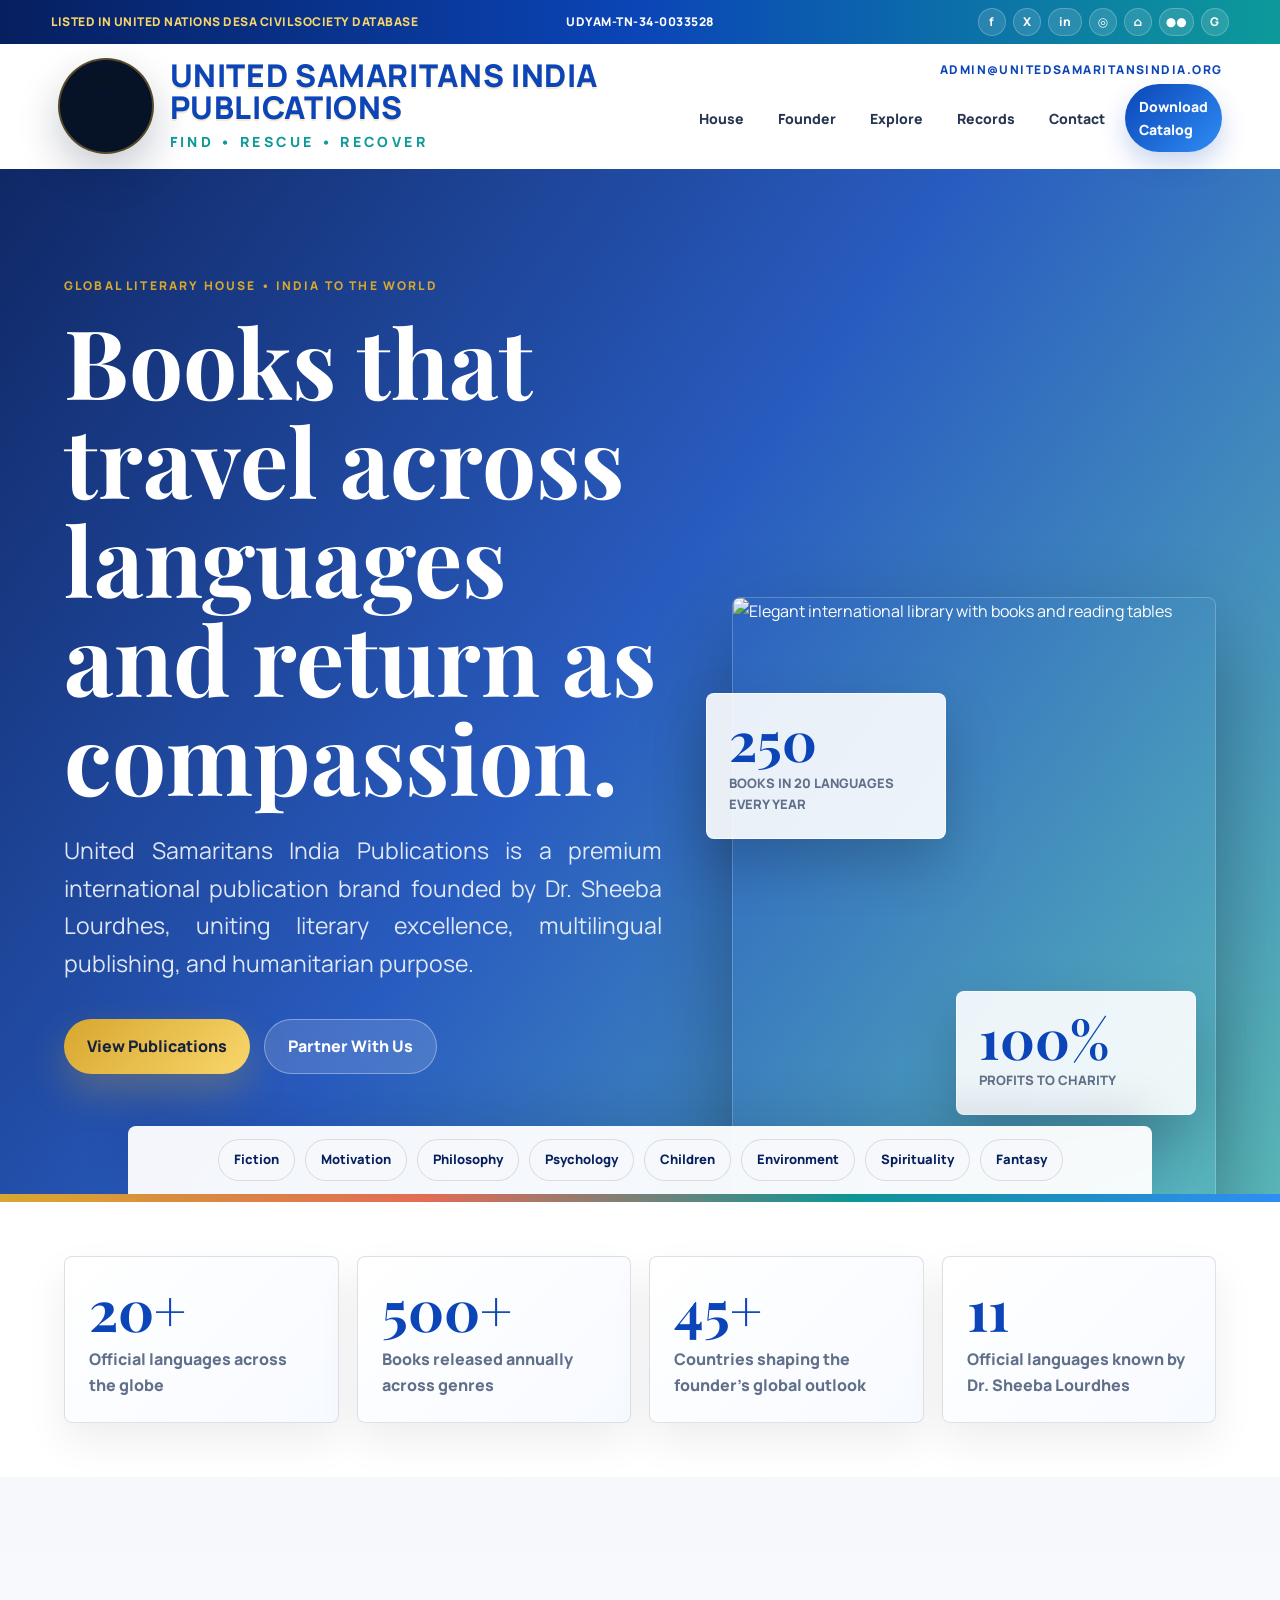
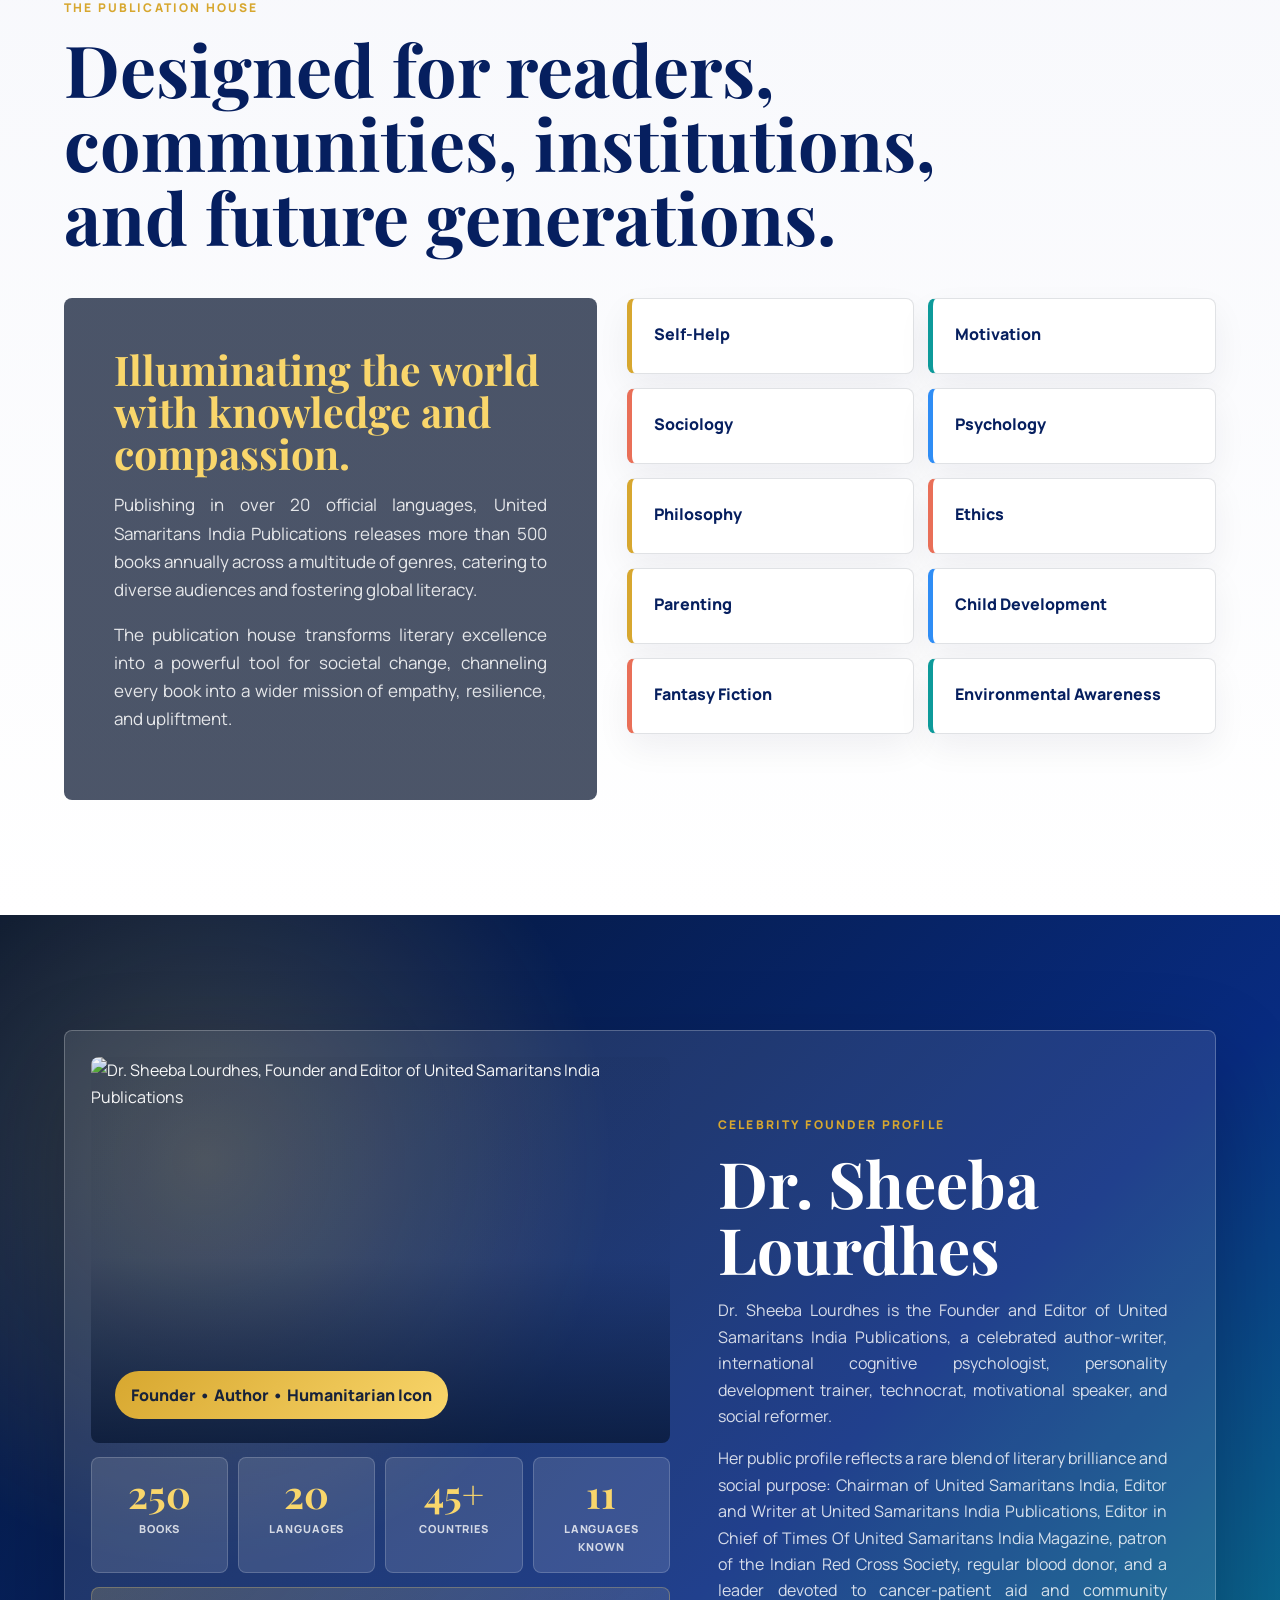
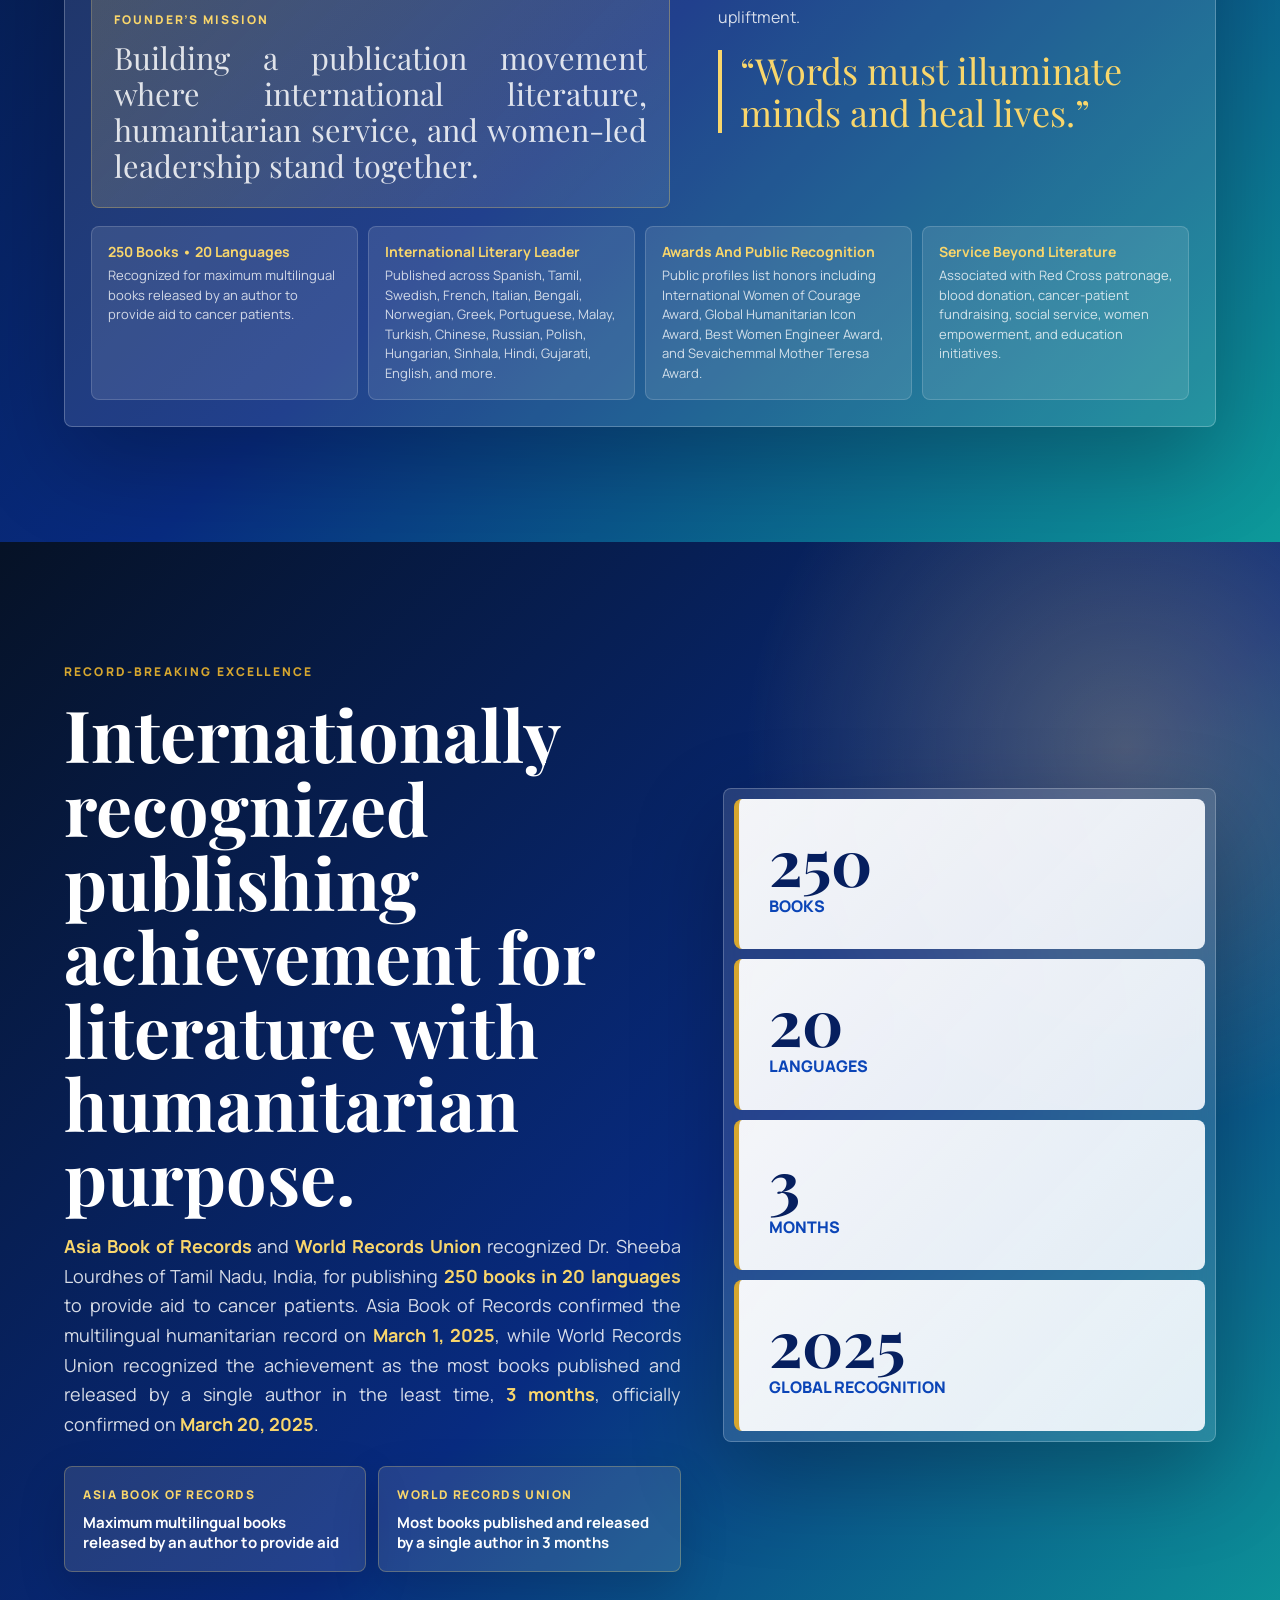
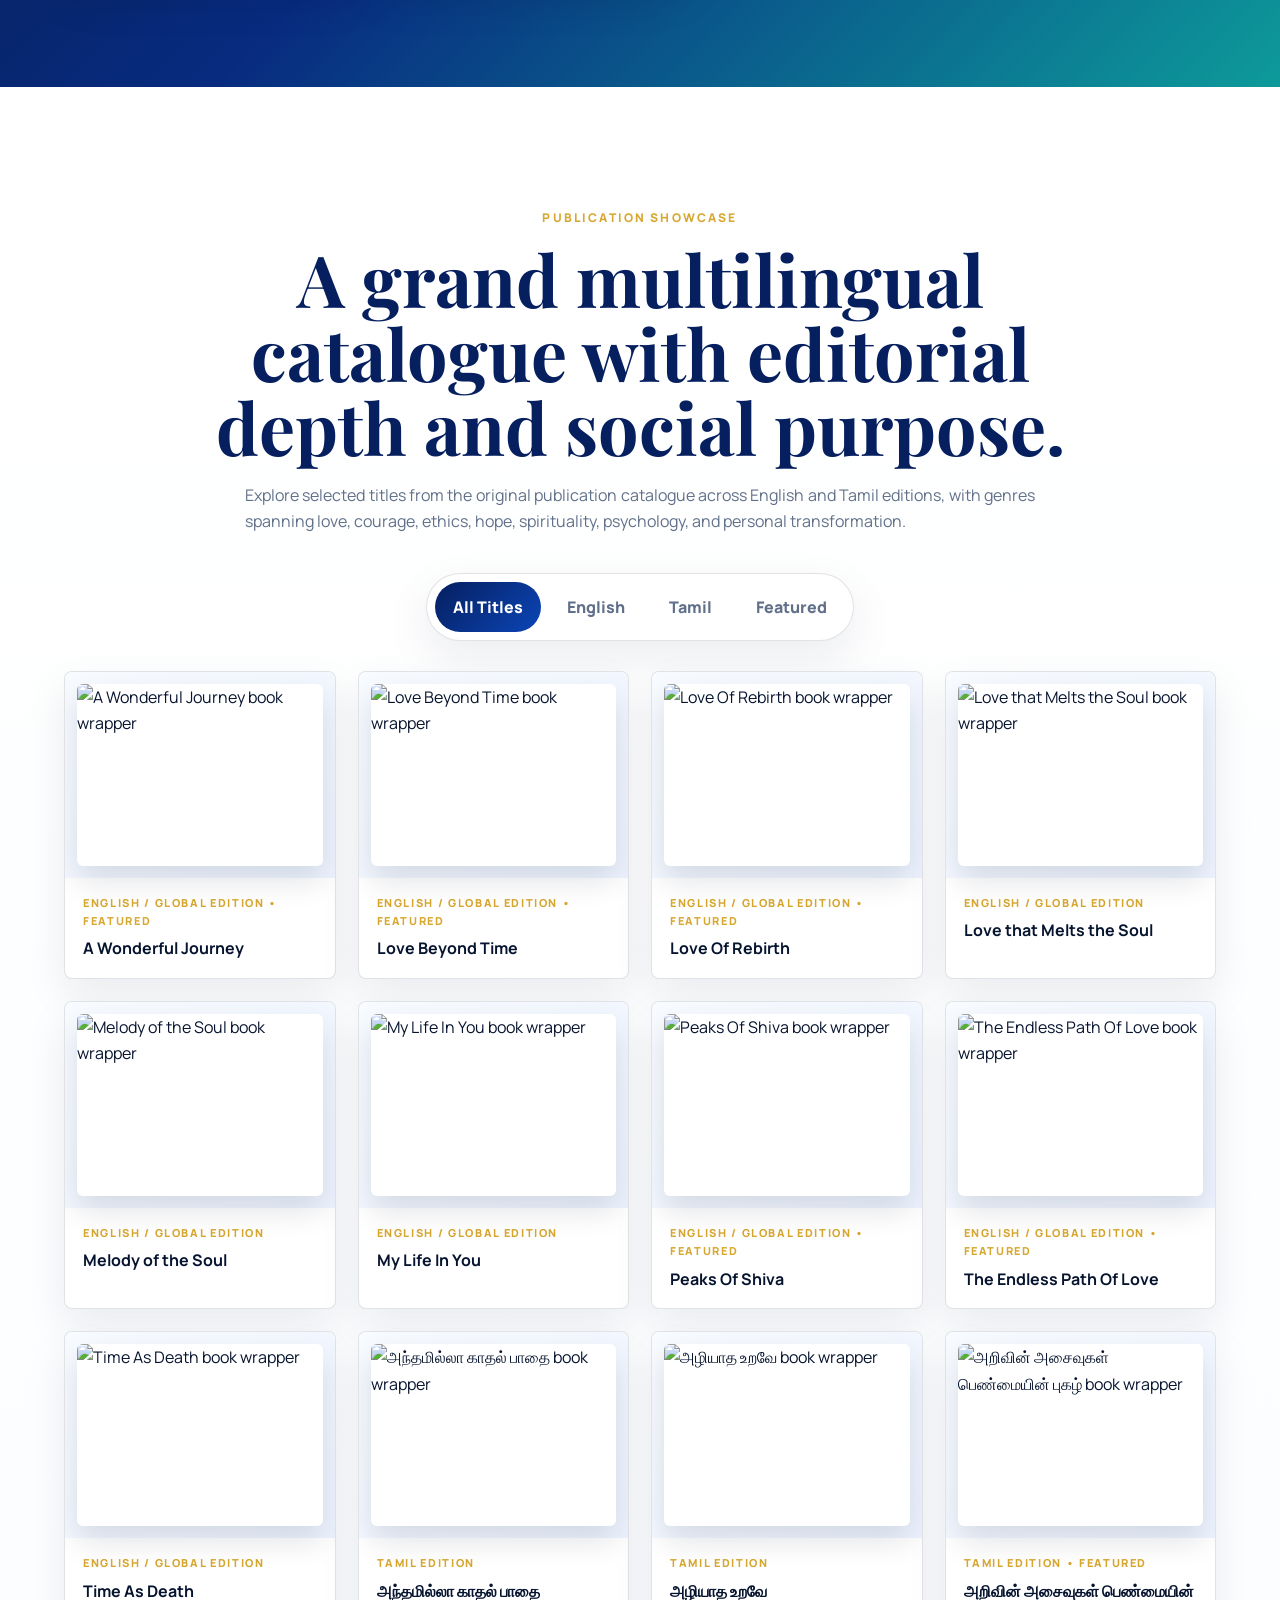
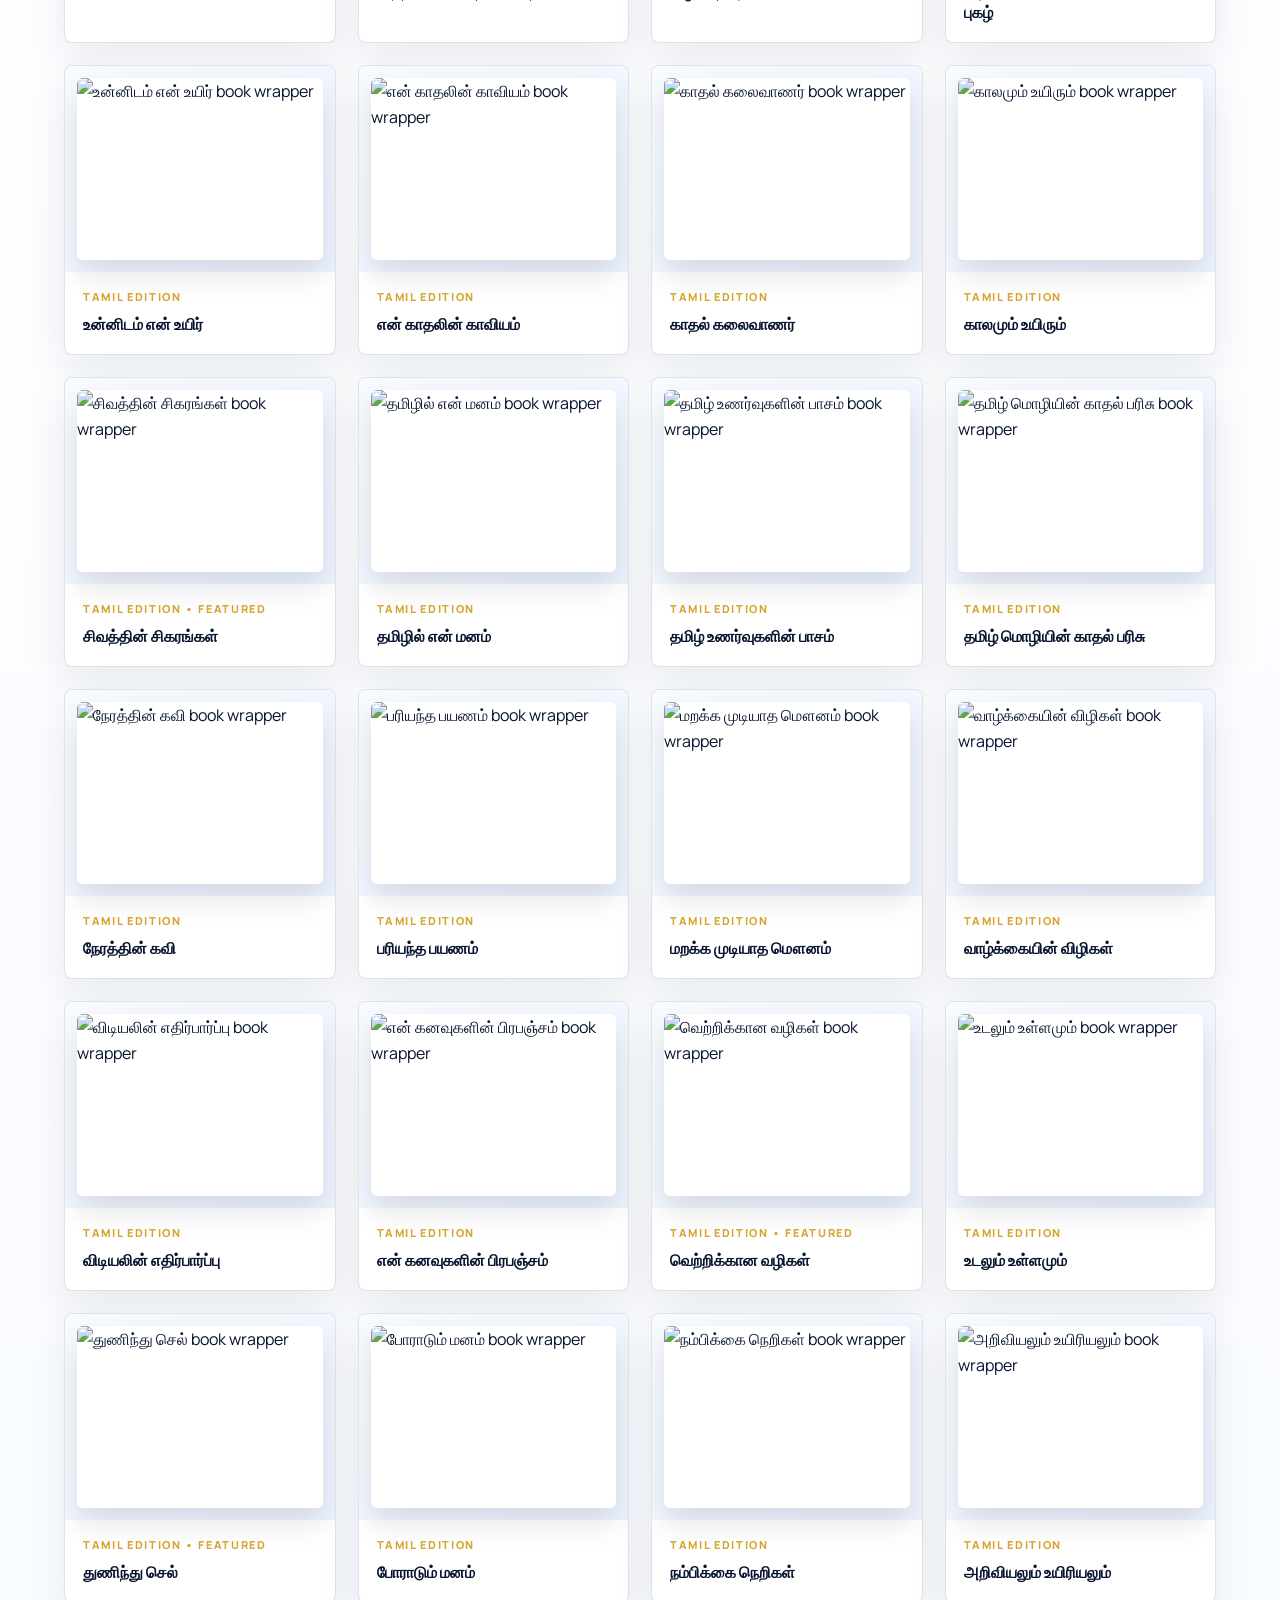
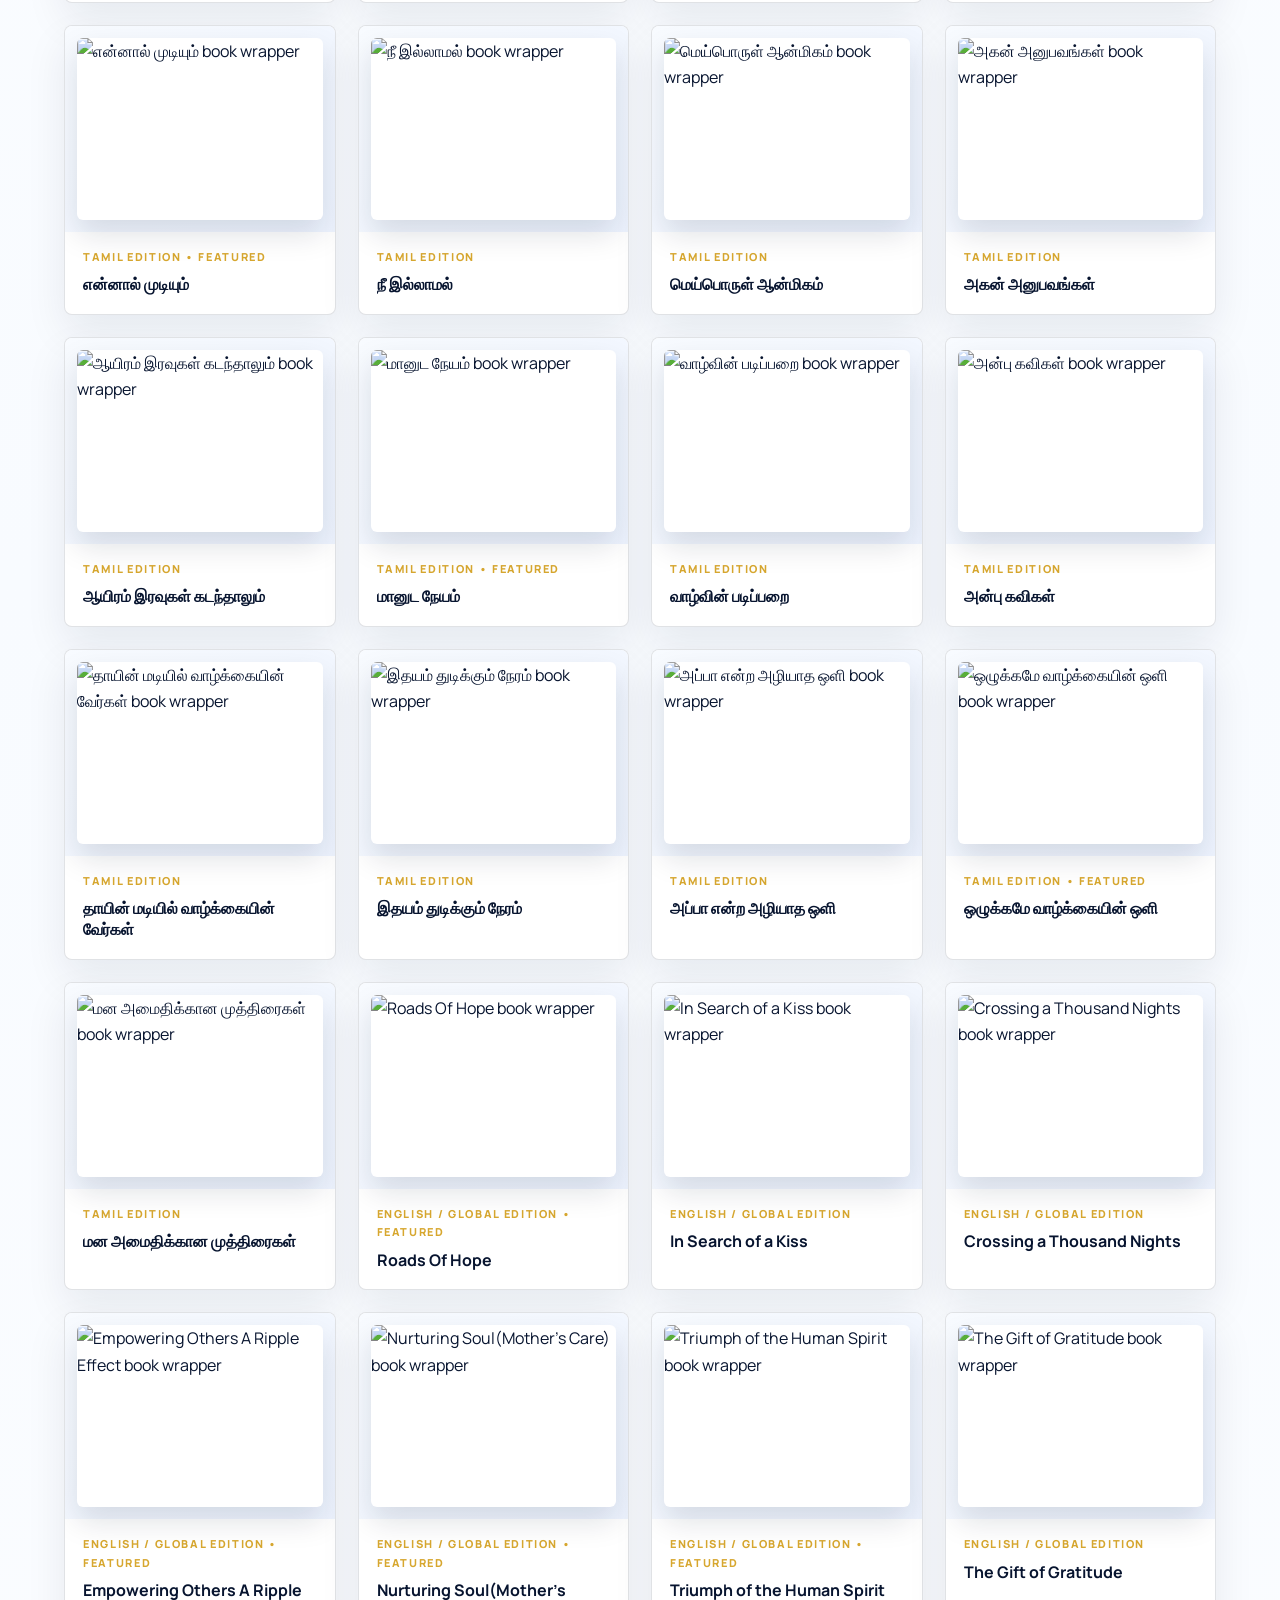
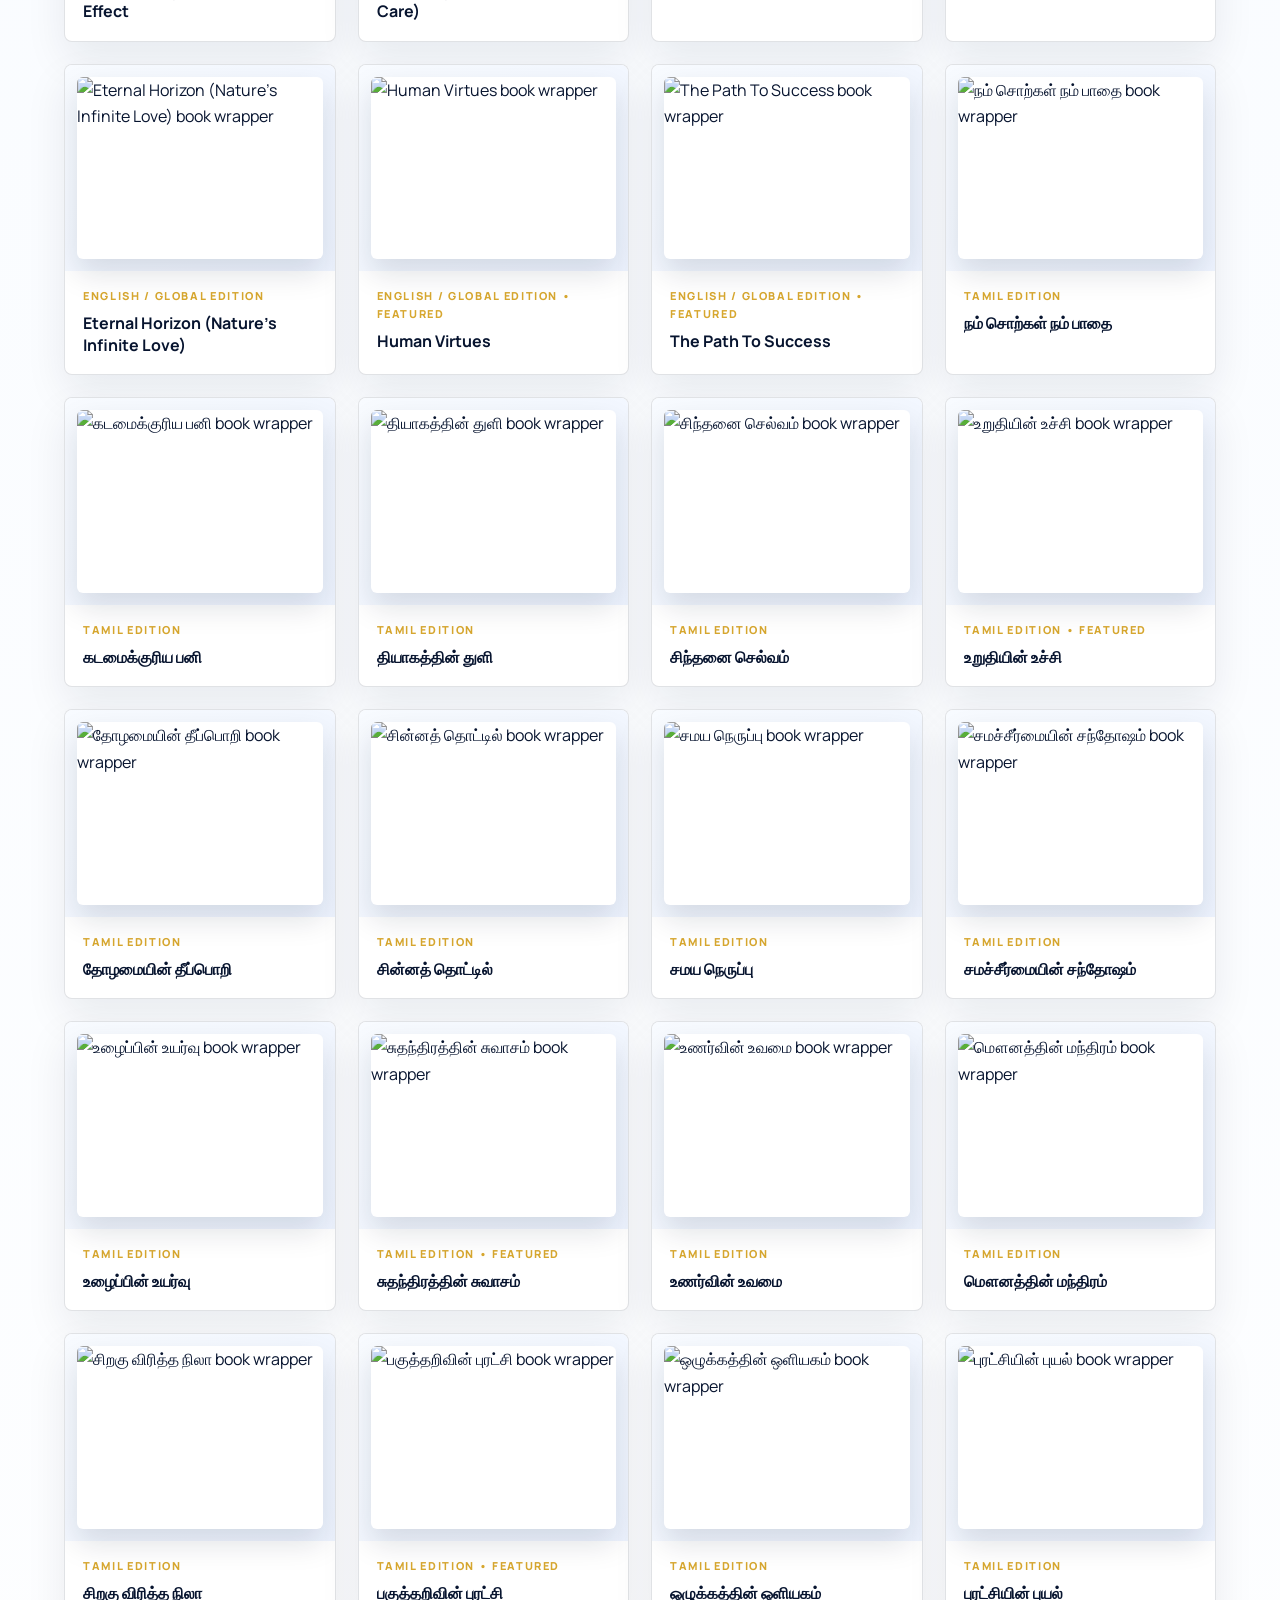
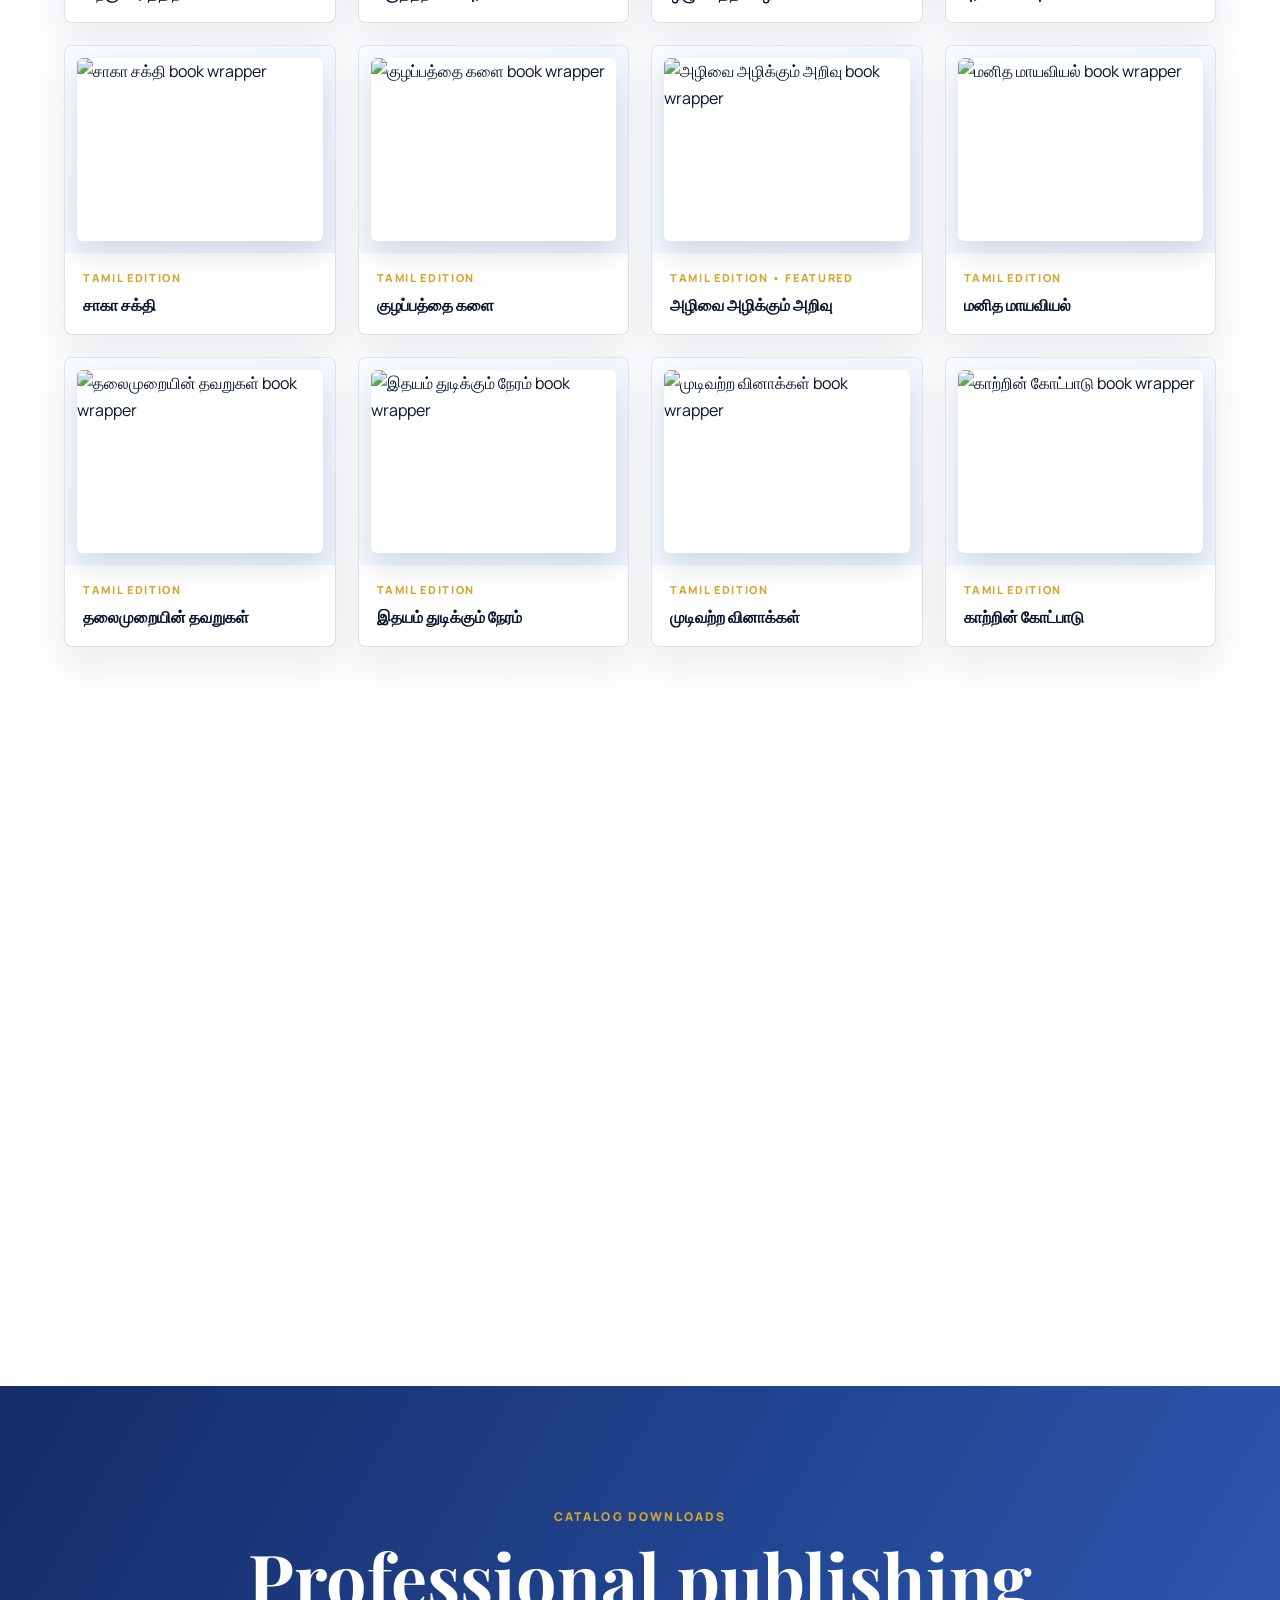
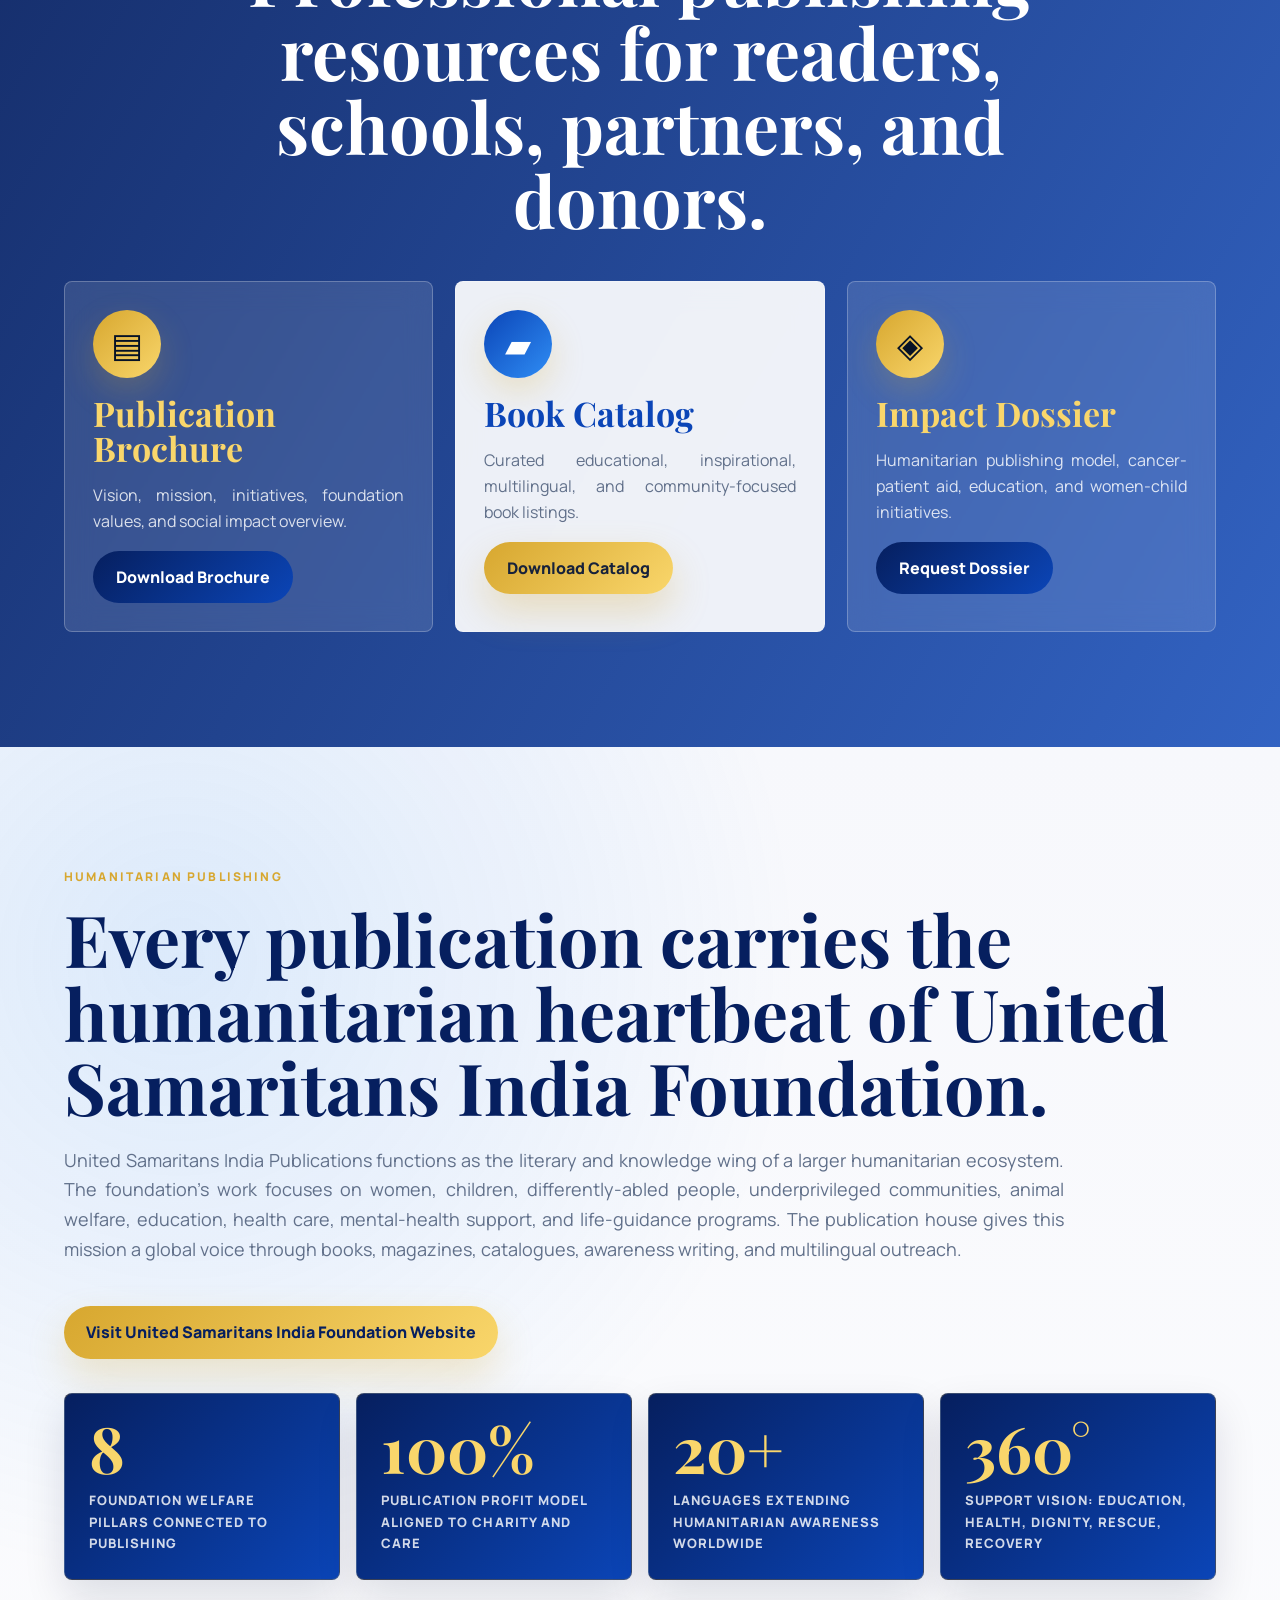
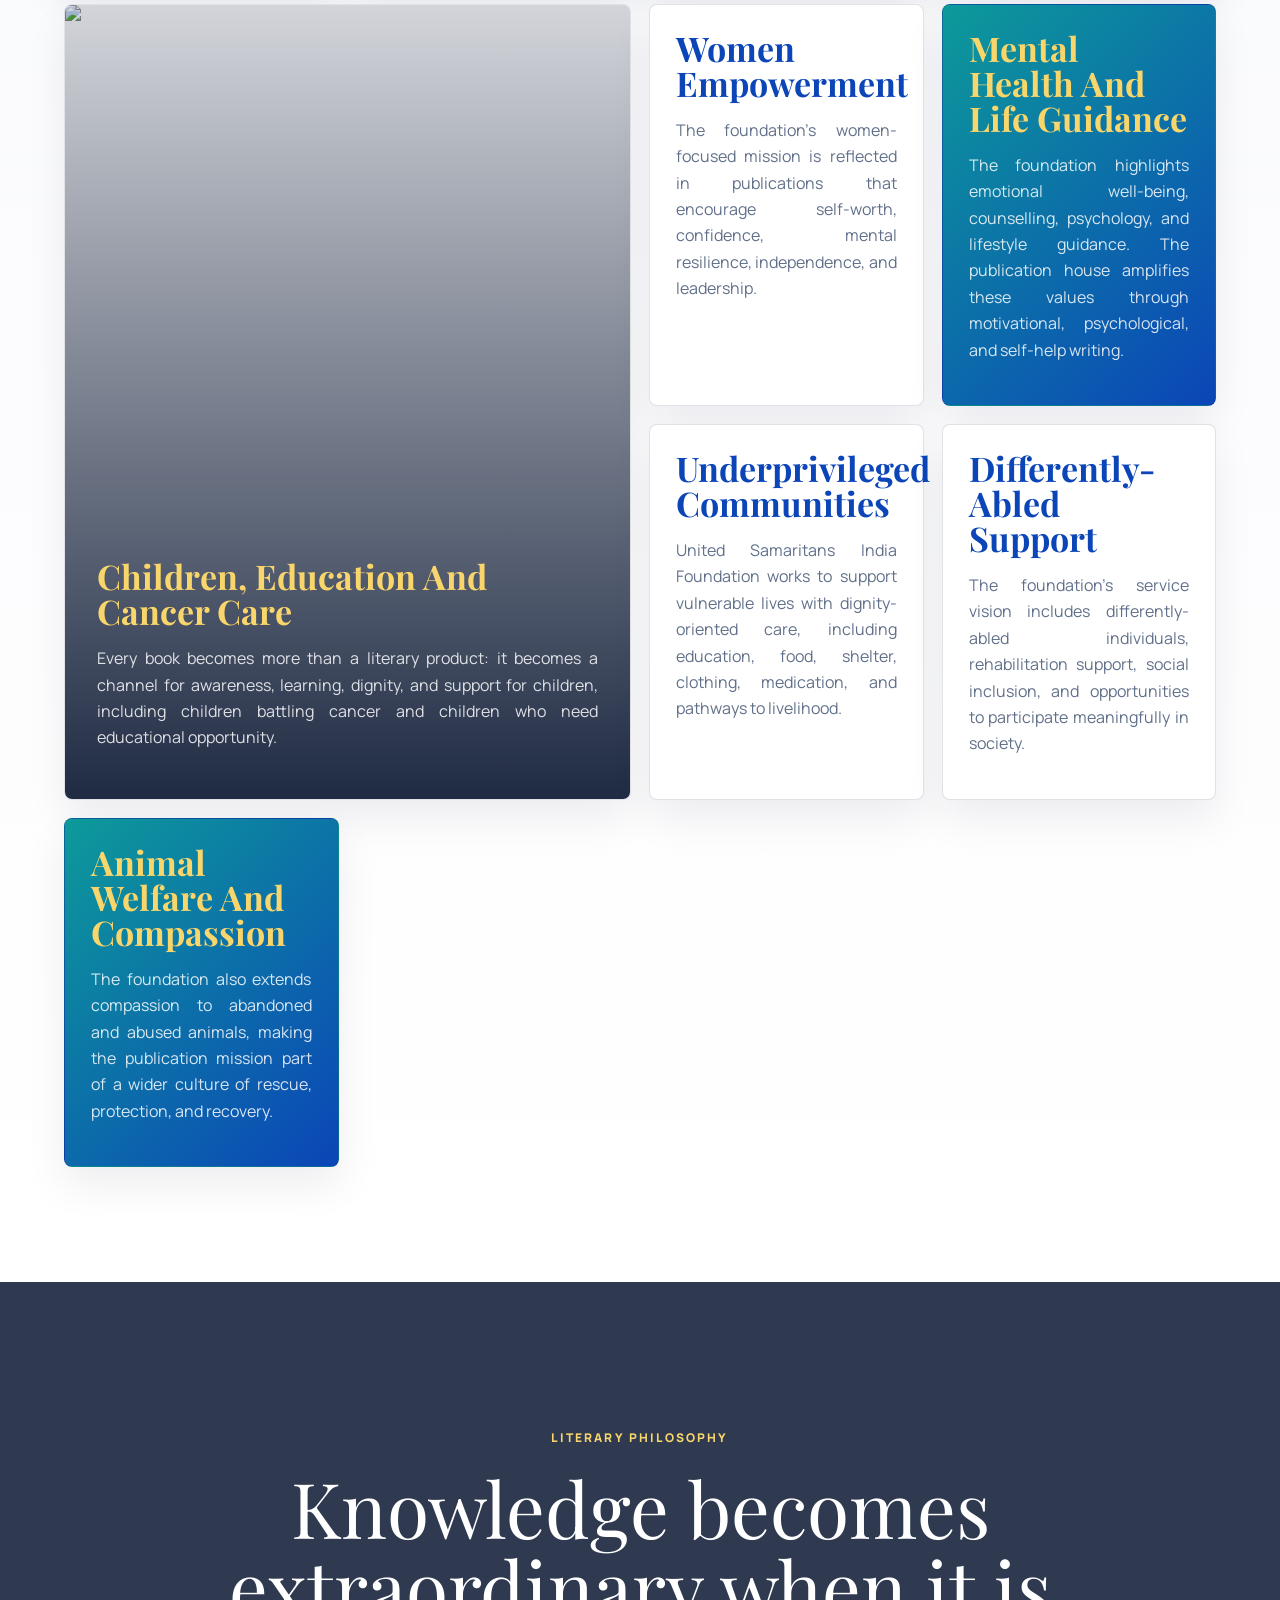
==== index.html @ 389cf651 "Add files via upload" ====
<!DOCTYPE html>
<html lang="en">
<head>
  <meta charset="UTF-8">
  <meta name="viewport" content="width=device-width, initial-scale=1.0">
  <meta name="description" content="United Samaritans India Publications, founded by Dr. Sheeba Lourdhes, is a global publication house blending books, language, record-breaking literary excellence, and humanitarian service.">
  <meta name="keywords" content="Dr Sheeba Lourdhes, Dr. Sheeba Lourdhes, Dr Sheeba, Dr. Sheeba, Sheeba Lourdhes, Sheeba Lourdes, Sheeba Lourdhes, Dr Sheeba Author, Dr Sheeba Writer, Dr Sheeba Motivational Speaker, Dr Sheeba Educator, Dr Sheeba Technocrat, Dr Sheeba Psychologist, Dr Sheeba Social Activist, Sheeba Social Activist, Sheeba Writer, Sheeba Author, Sheeba Poet, Sheeba Motivational Speaker, Sheeba Humanitarian, Sheeba Philanthropist, Miss Tamil Nadu Sheeba, Sheeba Miss Tamil Nadu, Dr Sheeba Miss Tamil Nadu, International Author Sheeba, World Record Author Sheeba, Multilingual Author Sheeba, Guinness World Record Author, Record Breaking Author, International Bestselling Author, United Samaritans India, United Samaritans India Foundation, United Samaritans Foundation, United Samaritans India Publications, United Samaritans Publications, United Samaritans Publishing House, United Samaritans Publisher, United Samaritans Chennai, USI Publications, USI Foundation, Humanitarian Publishing House, Social Impact Publishing, World Record Books, World Record Author, World Record Publications, International Record Holder, Record Breaking Books, Multi Language Books, Multilingual Books, Books in Multiple Languages, Global Publishing House, International Publishing House, Asia Record Book, Asia Book of Records, India Book of Records, International Book of Records, Literary Record Holder, Record Achievement Books, World Record Literature, Tamil Author, Indian Author, Women Author India, Women Empowerment Author, Tamil Writer, Indian Writer, Motivational Author, Spiritual Author, Psychology Author, Self Help Author, Educational Author, Humanitarian Author, Social Development Author, Book Publisher India, Self Publishing India, Publishing House Chennai, Book Publishing Services, International Publishing Services, Author Publishing Services, Multilingual Publishing, Literary Publications, Poetry Books Publisher, Academic Books Publisher, Children Cancer Support, Fundraising Through Books, Charity Publishing, Social Service Through Literature, Humanitarian Literature, Community Development Books, Educational Publications, Women Empowerment Books, Child Welfare Publications, Times of United Samaritans India, Literary Magazine India, Educational Magazine India, Humanitarian Magazine, Social Awareness Magazine, Quarterly Magazine India, Tamil Books, English Books, Hindi Books, Telugu Books, Kannada Books, Malayalam Books, Marathi Books, Bengali Books, Gujarati Books, Punjabi Books, Sanskrit Books, Multilingual Literature, Global Literature, International Authors, Inspirational Books, Motivational Books, Spiritual Books, Leadership Books, Human Values Books, Social Awareness Books, Personal Development Books, Poetry Collections">
  <meta name="author" content="United Samaritans India Publications">
  <meta name="robots" content="index, follow">
  <meta property="og:type" content="website">
  <meta property="og:title" content="United Samaritans India Publications | Dr. Sheeba Lourdhes">
  <meta property="og:description" content="International publication house founded by Dr. Sheeba Lourdhes, featuring multilingual books, record-breaking literary achievements, and humanitarian publishing connected to United Samaritans India Foundation.">
  <meta property="og:site_name" content="United Samaritans India Publications">
  <meta property="og:image" content="assets/publications-logo.png">
  <meta name="twitter:card" content="summary_large_image">
  <meta name="twitter:title" content="United Samaritans India Publications | Dr. Sheeba Lourdhes">
  <meta name="twitter:description" content="World-class multilingual publication house, humanitarian publishing mission, record-breaking books, and social impact literature.">
  <meta name="twitter:image" content="assets/publications-logo.png">
  <title>United Samaritans India Publications | Global Books. Human Impact.</title>
  <script type="application/ld+json">
  {
    "@context": "https://schema.org",
    "@type": "Organization",
    "name": "United Samaritans India Publications",
    "founder": {
      "@type": "Person",
      "name": "Dr. Sheeba Lourdhes"
    },
    "url": "https://unitedsamaritansindia.org/united-samaritans-india-publications/",
    "logo": "assets/publications-logo.png",
    "sameAs": [
      "https://www.facebook.com/profile.php?id=61590558003296",
      "https://x.com/unitedpublicatn",
      "https://www.linkedin.com/company/125373990/admin/dashboard/",
      "https://www.instagram.com/united_samaritans_india/",
      "https://unitedsamaritansindia.org/",
      "https://www.flickr.com/people/united_samaritans_india/"
    ],
    "keywords": "Dr Sheeba Lourdhes, Dr. Sheeba Lourdhes, United Samaritans India Publications, United Samaritans India Foundation, USI Publications, Humanitarian Publishing House, Social Impact Publishing, World Record Author, Multilingual Author, Asia Book of Records, World Records Union, Tamil Author, Indian Author, Women Empowerment Author, Book Publisher India, Publishing House Chennai, Children Cancer Support, Charity Publishing, Multilingual Literature, Inspirational Books, Motivational Books, Spiritual Books, Leadership Books, Human Values Books, Social Awareness Books, Personal Development Books, Poetry Collections"
  }
  </script>
  <link rel="preconnect" href="https://fonts.googleapis.com">
  <link rel="preconnect" href="https://fonts.gstatic.com" crossorigin>
  <link href="https://fonts.googleapis.com/css2?family=Manrope:wght@400;500;600;700;800&family=Playfair+Display:wght@600;700;800&display=swap" rel="stylesheet">
  <link rel="stylesheet" href="style.css">
</head>
<body>
  <div class="announcement">
    <span class="announcement-left">Listed in United Nations DESA Civil Society Database</span>
    <span class="announcement-center">UDYAM-TN-34-0033528</span>
    <div class="announcement-right social-icons" aria-label="United Samaritans India Publications social links">
      <a href="https://www.facebook.com/profile.php?id=61590558003296" target="_blank" rel="noreferrer" title="Facebook" aria-label="Facebook">f</a>
      <a href="https://x.com/unitedpublicatn" target="_blank" rel="noreferrer" title="Twitter X" aria-label="Twitter X">X</a>
      <a href="https://www.linkedin.com/company/125373990/admin/dashboard/" target="_blank" rel="noreferrer" title="LinkedIn" aria-label="LinkedIn">in</a>
      <a href="https://www.instagram.com/united_samaritans_india/" target="_blank" rel="noreferrer" title="Instagram" aria-label="Instagram">◎</a>
      <a href="https://unitedsamaritansindia.org/" target="_blank" rel="noreferrer" title="Website" aria-label="Website">⌂</a>
      <a href="https://www.flickr.com/people/united_samaritans_india/" target="_blank" rel="noreferrer" title="Flickr" aria-label="Flickr">●●</a>
      <a href="https://www.google.com/search?q=my+business&mat=CckXQG_fTiKzEksBTVDHnsAIP3RjoZC_RI872MiKk-LFkabf9zh2u4B-rfvpwoWXIR8Bc1ewU_qRh7aaT-ZJNuBci4OIhM_riG7pAEnveAu3pRK4tsY&hl=en&authuser=0" target="_blank" rel="noreferrer" title="Google Business" aria-label="Google Business">G</a>
    </div>
  </div>

  <header class="site-header" id="siteHeader">
    <a class="brand" href="#home" aria-label="United Samaritans India Publications">
      <span class="brand-seal">
        <img src="assets/publications-logo.png" alt="United Samaritans India Publications logo">
      </span>
      <span class="brand-text">
        <strong>United Samaritans India Publications</strong>
        <small>Find • Rescue • Recover</small>
      </span>
    </a>

    <button class="menu-toggle" id="menuToggle" type="button" aria-expanded="false" aria-label="Open menu">
      <span></span>
      <span></span>
    </button>

    <div class="header-right">
      <a class="header-email" href="mailto:admin@unitedsamaritansindia.org">ADMIN@UNITEDSAMARITANSINDIA.ORG</a>
      <nav class="nav-shell" id="navShell" aria-label="Main navigation">
        <a href="#about">House</a>
        <a href="#founder">Founder</a>
        <div class="nav-dropdown">
          <button type="button">Explore</button>
          <div class="mega-menu">
            <a href="#publications">
              <strong>Book Gallery</strong>
              <span>Multilingual titles, genres, and editions</span>
            </a>
            <a href="#catalogs">
              <strong>Catalogs</strong>
              <span>Brochure, book catalog, and impact dossier</span>
            </a>
            <a href="#impact">
              <strong>Social Mission</strong>
              <span>Books funding children, women, and care</span>
            </a>
          </div>
        </div>
        <a href="#recognitions">Records</a>
        <a href="#contact">Contact</a>
        <a class="nav-cta" href="assets/Book_catalogue_United_Samaritans_India_Publications.pdf" download>Download Catalog</a>
      </nav>
    </div>
  </header>

  <main>
    <section class="hero" id="home">
      <div class="hero-copy reveal">
        <span class="eyebrow">Global Literary House • India To The World</span>
        <h1>Books that travel across languages and return as compassion.</h1>
        <p>
          United Samaritans India Publications is a premium international publication brand founded by
          Dr. Sheeba Lourdhes, uniting literary excellence, multilingual publishing, and humanitarian purpose.
        </p>
        <div class="hero-actions">
          <a class="btn btn-gold" href="#publications">View Publications</a>
          <a class="btn btn-white" href="#contact">Partner With Us</a>
        </div>
      </div>

      <div class="hero-stage reveal" aria-label="Publication highlights">
        <div class="hero-image">
          <img src="https://images.unsplash.com/photo-1516979187457-637abb4f9353?auto=format&fit=crop&w=1200&q=88" alt="Elegant international library with books and reading tables">
        </div>
        <div class="floating-card card-one">
          <strong>250</strong>
          <span>Books In 20 Languages Every Year</span>
        </div>
        <div class="floating-card card-two">
          <strong>100%</strong>
          <span>Profits to charity</span>
        </div>
      </div>

      <div class="hero-marquee" aria-label="Publishing strengths">
        <span>Fiction</span>
        <span>Motivation</span>
        <span>Philosophy</span>
        <span>Psychology</span>
        <span>Children</span>
        <span>Environment</span>
        <span>Spirituality</span>
        <span>Fantasy</span>
      </div>
    </section>

    <section class="section credibility-strip">
      <article class="metric reveal">
        <strong>20+</strong>
        <span>Official languages across the globe</span>
      </article>
      <article class="metric reveal">
        <strong>500+</strong>
        <span>Books released annually across genres</span>
      </article>
      <article class="metric reveal">
        <strong>45+</strong>
        <span>Countries shaping the founder's global outlook</span>
      </article>
      <article class="metric reveal">
        <strong>11</strong>
        <span>Official languages known by Dr. Sheeba Lourdhes</span>
      </article>
    </section>

    <section class="section house-section" id="about">
      <div class="section-kicker reveal">
        <span class="eyebrow">The Publication House</span>
        <h2>Designed for readers, communities, institutions, and future generations.</h2>
      </div>
      <div class="editorial-grid">
        <div class="editorial-panel reveal">
          <h3>Illuminating the world with knowledge and compassion.</h3>
          <p>
            Publishing in over 20 official languages, United Samaritans India Publications releases more than
            500 books annually across a multitude of genres, catering to diverse audiences and fostering global literacy.
          </p>
          <p>
            The publication house transforms literary excellence into a powerful tool for societal change,
            channeling every book into a wider mission of empathy, resilience, and upliftment.
          </p>
        </div>
        <div class="genre-wall reveal">
          <span>Self-Help</span>
          <span>Motivation</span>
          <span>Sociology</span>
          <span>Psychology</span>
          <span>Philosophy</span>
          <span>Ethics</span>
          <span>Parenting</span>
          <span>Child Development</span>
          <span>Fantasy Fiction</span>
          <span>Environmental Awareness</span>
        </div>
      </div>
    </section>

    <section class="section founder-section" id="founder">
      <div class="founder-card reveal">
        <div class="founder-media">
          <div class="founder-visual">
            <img src="assets/founder-sheeba-lourdhes.png" alt="Dr. Sheeba Lourdhes, Founder and Editor of United Samaritans India Publications">
            <div class="founder-badge">Founder • Author • Humanitarian Icon</div>
          </div>
          <div class="founder-stat-grid" aria-label="Founder achievement highlights">
            <div><strong>250</strong><span>Books</span></div>
            <div><strong>20</strong><span>Languages</span></div>
            <div><strong>45+</strong><span>Countries</span></div>
            <div><strong>11</strong><span>Languages Known</span></div>
          </div>
          <div class="founder-portrait-note">
            <span>Founder’s Mission</span>
            <p>Building a publication movement where international literature, humanitarian service, and women-led leadership stand together.</p>
          </div>
        </div>
        <div class="founder-details">
          <span class="eyebrow">Celebrity Founder Profile</span>
          <h2>Dr. Sheeba Lourdhes</h2>
          <p>
            Dr. Sheeba Lourdhes is the Founder and Editor of United Samaritans India Publications, a
            celebrated author-writer, international cognitive psychologist, personality development trainer,
            technocrat, motivational speaker, and social reformer.
          </p>
          <p>
            Her public profile reflects a rare blend of literary brilliance and social purpose: Chairman of
            United Samaritans India, Editor and Writer at United Samaritans India Publications, Editor in Chief
            of Times Of United Samaritans India Magazine, patron of the Indian Red Cross Society, regular blood
            donor, and a leader devoted to cancer-patient aid and community upliftment.
          </p>
          <div class="founder-signature">“Words must illuminate minds and heal lives.”</div>
        </div>
        <div class="profile-list founder-highlights">
          <div><strong>250 Books • 20 Languages</strong><span>Recognized for maximum multilingual books released by an author to provide aid to cancer patients.</span></div>
          <div><strong>International Literary Leader</strong><span>Published across Spanish, Tamil, Swedish, French, Italian, Bengali, Norwegian, Greek, Portuguese, Malay, Turkish, Chinese, Russian, Polish, Hungarian, Sinhala, Hindi, Gujarati, English, and more.</span></div>
          <div><strong>Awards And Public Recognition</strong><span>Public profiles list honors including International Women of Courage Award, Global Humanitarian Icon Award, Best Women Engineer Award, and Sevaichemmal Mother Teresa Award.</span></div>
          <div><strong>Service Beyond Literature</strong><span>Associated with Red Cross patronage, blood donation, cancer-patient fundraising, social service, women empowerment, and education initiatives.</span></div>
        </div>
      </div>
    </section>

    <section class="section record-section" id="recognitions">
      <div class="record-copy reveal">
        <span class="eyebrow">Record-Breaking Excellence</span>
        <h2>Internationally recognized publishing achievement for literature with humanitarian purpose.</h2>
        <p>
          <strong>Asia Book of Records</strong> and <strong>World Records Union</strong> recognized
          Dr. Sheeba Lourdhes of Tamil Nadu, India, for publishing <strong>250 books in 20 languages</strong>
          to provide aid to cancer patients. Asia Book of Records confirmed the multilingual humanitarian
          record on <strong>March 1, 2025</strong>, while World Records Union recognized the achievement as
          the most books published and released by a single author in the least time, <strong>3 months</strong>,
          officially confirmed on <strong>March 20, 2025</strong>.
        </p>
        <div class="record-links" aria-label="Record verification links">
          <a href="https://www.asiabookofrecords.com/maximum-multilingual-books-released-by-an-author-to-provide-aid-to-cancer-patients/" target="_blank" rel="noreferrer">
            <span>Asia Book of Records</span>
            <strong>Maximum multilingual books released by an author to provide aid</strong>
          </a>
          <a href="https://worldrecordsunion.com/most-books-published-and-released-by-a-single-author-in-least-time-3-months/" target="_blank" rel="noreferrer">
            <span>World Records Union</span>
            <strong>Most books published and released by a single author in 3 months</strong>
          </a>
        </div>
      </div>
      <div class="record-board reveal">
        <div>
          <strong>250</strong>
          <span>Books</span>
        </div>
        <div>
          <strong>20</strong>
          <span>Languages</span>
        </div>
        <div>
          <strong>3</strong>
          <span>Months</span>
        </div>
        <div>
          <strong>2025</strong>
          <span>Global Recognition</span>
        </div>
      </div>
    </section>

    <section class="section publications-section" id="publications">
      <div class="section-kicker centered reveal">
        <span class="eyebrow">Publication Showcase</span>
        <h2>A grand multilingual catalogue with editorial depth and social purpose.</h2>
        <p>
          Explore selected titles from the original publication catalogue across English and Tamil editions,
          with genres spanning love, courage, ethics, hope, spirituality, psychology, and personal transformation.
        </p>
      </div>

      <div class="book-toolbar reveal">
        <button class="filter active" type="button" data-filter="all">All Titles</button>
        <button class="filter" type="button" data-filter="english">English</button>
        <button class="filter" type="button" data-filter="tamil">Tamil</button>
        <button class="filter" type="button" data-filter="featured">Featured</button>
      </div>

      <div class="book-grid" id="bookGrid"></div>
    </section>

    <section class="section catalog-section" id="catalogs">
      <div class="section-kicker centered reveal">
        <span class="eyebrow">Catalog Downloads</span>
        <h2>Professional publishing resources for readers, schools, partners, and donors.</h2>
      </div>
      <div class="catalog-grid">
        <article class="catalog-card reveal">
          <span class="catalog-icon" aria-hidden="true">▤</span>
          <h3>Publication Brochure</h3>
          <p>Vision, mission, initiatives, foundation values, and social impact overview.</p>
          <a class="btn btn-blue" href="assets/USI-Publications-Catalog.pdf" download>Download Brochure</a>
        </article>
        <article class="catalog-card feature reveal">
          <span class="catalog-icon" aria-hidden="true">▰</span>
          <h3>Book Catalog</h3>
          <p>Curated educational, inspirational, multilingual, and community-focused book listings.</p>
          <a class="btn btn-gold" href="assets/Book_catalogue_United_Samaritans_India_Publications.pdf" download>Download Catalog</a>
        </article>
        <article class="catalog-card reveal">
          <span class="catalog-icon" aria-hidden="true">◈</span>
          <h3>Impact Dossier</h3>
          <p>Humanitarian publishing model, cancer-patient aid, education, and women-child initiatives.</p>
          <a class="btn btn-blue" href="#contact">Request Dossier</a>
        </article>
      </div>
    </section>

    <section class="section impact-section" id="impact">
      <div class="impact-heading reveal">
        <span class="eyebrow">Humanitarian Publishing</span>
        <h2>Every publication carries the humanitarian heartbeat of United Samaritans India Foundation.</h2>
        <p>
          United Samaritans India Publications functions as the literary and knowledge wing of a larger
          humanitarian ecosystem. The foundation’s work focuses on women, children, differently-abled people,
          underprivileged communities, animal welfare, education, health care, mental-health support, and
          life-guidance programs. The publication house gives this mission a global voice through books,
          magazines, catalogues, awareness writing, and multilingual outreach.
        </p>
        <a class="foundation-link" href="https://unitedsamaritansindia.org/" target="_blank" rel="noreferrer">
          Visit United Samaritans India Foundation Website
        </a>
      </div>

      <div class="impact-metrics reveal" aria-label="Humanitarian impact model">
        <article>
          <strong>8</strong>
          <span>Foundation welfare pillars connected to publishing</span>
        </article>
        <article>
          <strong>100%</strong>
          <span>Publication profit model aligned to charity and care</span>
        </article>
        <article>
          <strong>20+</strong>
          <span>Languages extending humanitarian awareness worldwide</span>
        </article>
        <article>
          <strong>360°</strong>
          <span>Support vision: education, health, dignity, rescue, recovery</span>
        </article>
      </div>

      <div class="impact-mosaic">
        <article class="impact-tile large reveal">
          <img src="https://images.unsplash.com/photo-1488521787991-ed7bbaae773c?auto=format&fit=crop&w=1100&q=88" alt="Children learning in a community setting">
          <div>
            <h3>Children, Education And Cancer Care</h3>
            <p>
              Every book becomes more than a literary product: it becomes a channel for awareness, learning,
              dignity, and support for children, including children battling cancer and children who need
              educational opportunity.
            </p>
          </div>
        </article>
        <article class="impact-tile reveal">
          <h3>Women Empowerment</h3>
          <p>
            The foundation’s women-focused mission is reflected in publications that encourage self-worth,
            confidence, mental resilience, independence, and leadership.
          </p>
        </article>
        <article class="impact-tile color reveal">
          <h3>Mental Health And Life Guidance</h3>
          <p>
            The foundation highlights emotional well-being, counselling, psychology, and lifestyle guidance.
            The publication house amplifies these values through motivational, psychological, and self-help writing.
          </p>
        </article>
        <article class="impact-tile reveal">
          <h3>Underprivileged Communities</h3>
          <p>
            United Samaritans India Foundation works to support vulnerable lives with dignity-oriented care,
            including education, food, shelter, clothing, medication, and pathways to livelihood.
          </p>
        </article>
        <article class="impact-tile reveal">
          <h3>Differently-Abled Support</h3>
          <p>
            The foundation’s service vision includes differently-abled individuals, rehabilitation support,
            social inclusion, and opportunities to participate meaningfully in society.
          </p>
        </article>
        <article class="impact-tile color reveal">
          <h3>Animal Welfare And Compassion</h3>
          <p>
            The foundation also extends compassion to abandoned and abused animals, making the publication
            mission part of a wider culture of rescue, protection, and recovery.
          </p>
        </article>
      </div>
    </section>

    <section class="quote-section">
      <div class="quote-inner reveal">
        <span>Literary Philosophy</span>
        <blockquote>Knowledge becomes extraordinary when it is written with compassion and shared with courage.</blockquote>
      </div>
    </section>

    <section class="section contact-section" id="contact">
      <div class="contact-copy reveal">
        <span class="eyebrow">Contact The Publication House</span>
        <h2>For books, catalogues, collaborations, institutional orders, and social impact partnerships.</h2>
        <div class="contact-methods">
          <a href="mailto:admin@unitedsamaritansindia.org"><span class="contact-icon" aria-hidden="true">✉</span><span>admin@unitedsamaritansindia.org</span></a>
          <a href="tel:+917550099799"><span class="contact-icon" aria-hidden="true">📱</span><span>+91 75500 99799</span></a>
          <a href="tel:+914422462256"><span class="contact-icon" aria-hidden="true">☏</span><span>+91 44 2246 2256</span></a>
          <p>Plot no 26, Shri Sheeba Illam, Kannabiran Koil Street, Pallikaranai, Chennai, Tamil Nadu, India - 600100</p>
        </div>
      </div>
      <form class="contact-form reveal" id="contactForm">
        <div class="form-row">
          <label>
            Full Name
            <input type="text" name="name" placeholder="Your name" required>
          </label>
          <label>
            Email
            <input type="email" name="email" placeholder="you@example.com" required>
          </label>
        </div>
        <div class="form-row contact-phone-row">
          <label>
            Phone
            <div class="phone-fields">
              <select name="countryCode" id="countryCode" required aria-label="Country code">
                <option value="">Code</option>
              </select>
              <input type="tel" name="phone" placeholder="Contact number" inputmode="tel" pattern="[0-9 ]{6,18}" title="Enter only the contact number using digits. Select the ISD code separately." required>
            </div>
          </label>
        </div>
        <div class="form-row contact-interest-row">
          <label>
            Interest
            <select name="interest" required>
              <option value="">Select one</option>
              <option>Book order</option>
              <option>Catalog request</option>
              <option>Institutional partnership</option>
              <option>Media or interview</option>
              <option>Donor collaboration</option>
            </select>
          </label>
        </div>
        <label>
          Message
          <textarea name="message" placeholder="Tell us how we can help" rows="5" required></textarea>
        </label>
        <button class="btn btn-gold" type="submit">Send Enquiry</button>
        <p class="form-status" id="formStatus" role="status"></p>
      </form>
    </section>
  </main>

  <footer class="grand-footer">
    <div class="footer-main">
      <div class="footer-about">
        <a class="brand footer-brand" href="#home">
          <span class="brand-seal">
            <img src="assets/publications-logo.png" alt="United Samaritans India Publications logo">
          </span>
          <span class="brand-text">
            <strong>United Samaritans India Publications</strong>
            <small>Find • Rescue • Recover</small>
          </span>
        </a>
        <p>
          A global-minded publication house where multilingual literature, leadership, charity, and social reform
          work together to illuminate lives.
        </p>
        <div class="social-links">
          <a href="https://www.facebook.com/profile.php?id=61590558003296" target="_blank" rel="noreferrer" title="Facebook">Facebook</a>
          <a href="https://x.com/unitedpublicatn" target="_blank" rel="noreferrer" title="Twitter X">Twitter X</a>
          <a href="https://www.linkedin.com/company/125373990/admin/dashboard/" target="_blank" rel="noreferrer" title="LinkedIn">LinkedIn</a>
          <a href="https://www.instagram.com/united_samaritans_india/" target="_blank" rel="noreferrer" title="Instagram">Instagram</a>
          <a href="https://unitedsamaritansindia.org/" target="_blank" rel="noreferrer" title="Website">Website</a>
          <a href="https://www.flickr.com/people/united_samaritans_india/" target="_blank" rel="noreferrer" title="Flickr">Flickr</a>
          <a href="https://www.google.com/search?q=my+business&mat=CckXQG_fTiKzEksBTVDHnsAIP3RjoZC_RI872MiKk-LFkabf9zh2u4B-rfvpwoWXIR8Bc1ewU_qRh7aaT-ZJNuBci4OIhM_riG7pAEnveAu3pRK4tsY&hl=en&authuser=0" target="_blank" rel="noreferrer" title="Google Business">Google Business</a>
        </div>
      </div>
      <div class="footer-column">
        <h3>Explore</h3>
        <a href="#about">Publication House</a>
        <a href="#founder">Founder</a>
        <a href="#publications">Books</a>
        <a href="#catalogs">Catalogs</a>
      </div>
      <div class="footer-column">
        <h3>Impact</h3>
        <a href="#recognitions">Records</a>
        <a href="#impact">Humanitarian Mission</a>
        <a href="#contact">Collaborate</a>
        <a href="https://unitedsamaritansindia.org/" target="_blank" rel="noreferrer">Foundation Website</a>
      </div>
      <div class="footer-column">
        <h3>Contact</h3>
        <a href="mailto:admin@unitedsamaritansindia.org"><span class="contact-icon" aria-hidden="true">✉</span><span>admin@unitedsamaritansindia.org</span></a>
        <a href="tel:+917550099799"><span class="contact-icon" aria-hidden="true">📱</span><span>+91 75500 99799</span></a>
        <a href="tel:+914422462256"><span class="contact-icon" aria-hidden="true">☏</span><span>+91 44 2246 2256</span></a>
      </div>
    </div>
    <div class="footer-bottom">
      <p>United Samaritans India Publications is a publishing entity of United Samaritans India Foundation. All rights, copyrights, book titles, magazines, and published works are exclusively reserved by United Samaritans India Publications.</p>
      <a href="#home">Back to top</a>
    </div>
  </footer>

  <script src="script.js"></script>
</body>
</html>
---- style.css ----
:root {
  --ink: #07142f;
  --navy: #061f5f;
  --royal: #0b45b7;
  --sky: #2f8df5;
  --gold: #d7a72f;
  --sun: #f9d66b;
  --coral: #e96f58;
  --teal: #0d9a9a;
  --violet: #5941a9;
  --white: #ffffff;
  --paper: #f7f8fc;
  --mist: #e9eef9;
  --muted: #61708a;
  --line: rgba(7, 20, 47, 0.12);
  --shadow: 0 24px 70px rgba(7, 20, 47, 0.15);
}

* {
  box-sizing: border-box;
}

html {
  scroll-behavior: smooth;
}

body {
  background: var(--white);
  color: var(--ink);
  font-family: "Manrope", system-ui, sans-serif;
  line-height: 1.65;
  margin: 0;
}

p {
  text-align: justify;
  text-justify: inter-word;
}

body.menu-open {
  overflow: hidden;
}

a {
  color: inherit;
  text-decoration: none;
}

img {
  display: block;
  max-width: 100%;
}

button,
input,
select,
textarea {
  font: inherit;
}

.announcement {
  align-items: center;
  background: linear-gradient(90deg, var(--navy), var(--royal), var(--teal));
  color: rgba(255, 255, 255, 0.92);
  display: grid;
  font-size: 12px;
  font-weight: 800;
  gap: 18px;
  grid-template-columns: 1fr auto 1fr;
  letter-spacing: 0.04em;
  min-height: 40px;
  padding: 8px clamp(16px, 4vw, 72px);
  text-align: center;
  text-transform: uppercase;
}

.announcement a {
  color: inherit;
}

.announcement-left {
  color: #f9d66b;
  justify-self: start;
}

.announcement-center {
  color: #ffffff;
  justify-self: center;
}

.announcement-right {
  color: #8cf0ff !important;
  justify-self: end;
}

.social-icons {
  align-items: center;
  display: flex;
  gap: 7px;
}

.social-icons a {
  align-items: center;
  background: rgba(255, 255, 255, 0.12);
  border: 1px solid rgba(255, 255, 255, 0.22);
  border-radius: 50%;
  color: var(--white);
  display: inline-flex;
  font-size: 12px;
  font-weight: 900;
  height: 28px;
  justify-content: center;
  letter-spacing: 0;
  line-height: 1;
  min-width: 28px;
  padding: 0 6px;
  position: relative;
  text-transform: none;
  transition: background 0.22s ease, color 0.22s ease, transform 0.22s ease, border-color 0.22s ease;
}

.social-icons a[aria-label="LinkedIn"],
.social-icons a[aria-label="Flickr"] {
  border-radius: 999px;
  min-width: 34px;
}

.social-icons a:hover {
  background: var(--sun);
  border-color: var(--sun);
  color: var(--navy);
  transform: translateY(-2px);
}

.site-header {
  align-items: center;
  background: rgba(255, 255, 255, 0.88);
  backdrop-filter: blur(18px);
  border-bottom: 1px solid rgba(255, 255, 255, 0.5);
  display: flex;
  justify-content: space-between;
  left: 0;
  padding: 14px clamp(18px, 4.5vw, 72px);
  position: sticky;
  right: 0;
  top: 0;
  transition: box-shadow 0.3s ease, padding 0.3s ease, background 0.3s ease;
  z-index: 1000;
}

.site-header.scrolled {
  background: rgba(255, 255, 255, 0.97);
  box-shadow: 0 16px 45px rgba(7, 20, 47, 0.12);
  padding-bottom: 10px;
  padding-top: 10px;
}

.brand {
  align-items: center;
  display: inline-flex;
  gap: 16px;
  min-width: 420px;
}

.brand-seal {
  align-items: center;
  background: #061226;
  border: 2px solid rgba(215, 167, 47, 0.38);
  border-radius: 50%;
  box-shadow: 0 18px 42px rgba(7, 20, 47, 0.22);
  display: grid;
  flex: 0 0 auto;
  height: 96px;
  overflow: hidden;
  place-items: center;
  width: 96px;
}

.brand-seal img {
  height: 100%;
  object-fit: cover;
  transform: scale(1.18);
  width: 100%;
}

.phone-fields {
  display: grid;
  gap: 10px;
  grid-template-columns: minmax(150px, 0.42fr) minmax(180px, 1fr);
}

.phone-fields select,
.phone-fields input {
  min-width: 0;
}

.brand-text strong,
.brand-text small {
  display: block;
}

.brand-text strong {
  color: var(--royal);
  font-family: "Manrope", system-ui, sans-serif;
  font-size: clamp(24px, 2.45vw, 39px);
  font-weight: 900;
  letter-spacing: 0.02em;
  line-height: 1.05;
  max-width: 620px;
  text-shadow: 0 2px 0 rgba(215, 167, 47, 0.24);
  text-transform: uppercase;
}

.brand-text small {
  color: #0d9a9a;
  font-size: 14px;
  font-weight: 900;
  letter-spacing: 0.24em;
  margin-top: 6px;
  text-transform: uppercase;
}

.header-right {
  align-items: flex-end;
  display: grid;
  gap: 5px;
  justify-items: end;
}

.header-email {
  color: var(--royal);
  font-size: 12px;
  font-weight: 900;
  letter-spacing: 0.12em;
  text-transform: uppercase;
  transition: color 0.22s ease;
}

.header-email:hover {
  color: var(--gold);
}

.nav-shell {
  align-items: center;
  display: flex;
  gap: 6px;
}

.nav-shell > a,
.nav-dropdown > button {
  background: transparent;
  border: 0;
  border-radius: 999px;
  color: #263652;
  cursor: pointer;
  font-size: 14px;
  font-weight: 900;
  padding: 11px 14px;
  transition: background 0.25s ease, color 0.25s ease, transform 0.25s ease;
}

.nav-shell > a:hover,
.nav-dropdown > button:hover {
  background: rgba(11, 69, 183, 0.09);
  color: var(--royal);
  transform: translateY(-2px);
}

.nav-cta {
  background: linear-gradient(135deg, var(--royal), var(--sky)) !important;
  color: var(--white) !important;
  box-shadow: 0 12px 26px rgba(11, 69, 183, 0.22);
}

.nav-dropdown {
  position: relative;
}

.mega-menu {
  background: rgba(255, 255, 255, 0.98);
  border: 1px solid var(--line);
  border-radius: 8px;
  box-shadow: var(--shadow);
  display: grid;
  gap: 10px;
  min-width: 330px;
  opacity: 0;
  padding: 14px;
  pointer-events: none;
  position: absolute;
  right: 0;
  top: calc(100% + 14px);
  transform: translateY(10px);
  transition: opacity 0.25s ease, transform 0.25s ease;
}

.nav-dropdown:hover .mega-menu,
.nav-dropdown:focus-within .mega-menu {
  opacity: 1;
  pointer-events: auto;
  transform: translateY(0);
}

.mega-menu a {
  border-radius: 8px;
  display: block;
  padding: 14px;
  transition: background 0.25s ease;
}

.mega-menu a:hover {
  background: var(--paper);
}

.mega-menu strong,
.mega-menu span {
  display: block;
}

.mega-menu strong {
  color: var(--navy);
  font-size: 15px;
}

.mega-menu span {
  color: var(--muted);
  font-size: 13px;
  margin-top: 3px;
}

.menu-toggle {
  background: var(--navy);
  border: 0;
  border-radius: 12px;
  cursor: pointer;
  display: none;
  height: 46px;
  padding: 13px;
  width: 46px;
}

.menu-toggle span {
  background: var(--white);
  display: block;
  height: 2px;
  margin: 6px 0;
  transition: transform 0.25s ease;
}

.section {
  padding: clamp(78px, 9vw, 132px) clamp(20px, 5vw, 76px);
}

.hero {
  background:
    linear-gradient(125deg, rgba(6, 31, 95, 0.96), rgba(11, 69, 183, 0.88) 48%, rgba(13, 154, 154, 0.68)),
    url("https://images.unsplash.com/photo-1521587760476-6c12a4b040da?auto=format&fit=crop&w=2200&q=88") center/cover;
  color: var(--white);
  display: grid;
  gap: 44px;
  grid-template-columns: minmax(0, 1.08fr) minmax(320px, 0.92fr);
  min-height: calc(100vh - 40px);
  overflow: hidden;
  padding: clamp(72px, 8vw, 118px) clamp(20px, 5vw, 76px) 0;
  position: relative;
}

.hero::after {
  background: linear-gradient(90deg, var(--gold), var(--coral), var(--teal), var(--sky));
  bottom: 0;
  content: "";
  height: 8px;
  left: 0;
  position: absolute;
  right: 0;
}

.hero-copy {
  align-self: center;
  max-width: 810px;
  padding-bottom: clamp(80px, 10vw, 130px);
  position: relative;
  z-index: 2;
}

.eyebrow {
  color: var(--gold);
  display: inline-block;
  font-size: 12px;
  font-weight: 900;
  letter-spacing: 0.18em;
  margin-bottom: 15px;
  text-transform: uppercase;
}

h1,
h2,
h3,
blockquote {
  font-family: "Playfair Display", Georgia, serif;
  line-height: 1.03;
  margin: 0;
}

h1 {
  font-size: clamp(48px, 7.5vw, 102px);
  letter-spacing: 0;
}

.hero p {
  color: rgba(255, 255, 255, 0.86);
  font-size: clamp(18px, 2vw, 23px);
  margin: 26px 0 0;
  max-width: 720px;
}

.hero-actions {
  display: flex;
  flex-wrap: wrap;
  gap: 14px;
  margin-top: 36px;
}

.btn {
  align-items: center;
  border: 0;
  border-radius: 999px;
  cursor: pointer;
  display: inline-flex;
  font-weight: 900;
  justify-content: center;
  min-height: 52px;
  padding: 13px 23px;
  transition: transform 0.25s ease, box-shadow 0.25s ease, background 0.25s ease;
}

.btn:hover {
  transform: translateY(-3px);
}

.btn-gold {
  background: linear-gradient(135deg, var(--gold), var(--sun));
  box-shadow: 0 18px 38px rgba(215, 167, 47, 0.28);
  color: #17223b;
}

.btn-white {
  background: rgba(255, 255, 255, 0.14);
  border: 1px solid rgba(255, 255, 255, 0.35);
  color: var(--white);
}

.btn-blue {
  background: linear-gradient(135deg, var(--navy), var(--royal));
  color: var(--white);
}

.hero-stage {
  align-self: end;
  min-height: 620px;
  position: relative;
}

.hero-image {
  border: 1px solid rgba(255, 255, 255, 0.22);
  border-radius: 8px 8px 0 0;
  bottom: 0;
  box-shadow: 0 40px 90px rgba(0, 0, 0, 0.32);
  left: 5%;
  overflow: hidden;
  position: absolute;
  right: 0;
}

.hero-image img {
  aspect-ratio: 4 / 5;
  height: 100%;
  object-fit: cover;
  width: 100%;
}

.floating-card {
  background: rgba(255, 255, 255, 0.9);
  border: 1px solid rgba(255, 255, 255, 0.65);
  border-radius: 8px;
  box-shadow: 0 24px 55px rgba(0, 0, 0, 0.2);
  color: var(--ink);
  padding: 22px;
  position: absolute;
  width: min(240px, 44vw);
  z-index: 3;
}

.floating-card strong {
  color: var(--royal);
  display: block;
  font-family: "Playfair Display", serif;
  font-size: 54px;
  line-height: 0.9;
}

.floating-card span {
  color: var(--muted);
  display: block;
  font-size: 13px;
  font-weight: 900;
  margin-top: 8px;
  text-transform: uppercase;
}

.card-one {
  left: 0;
  top: 18%;
}

.card-two {
  bottom: 14%;
  right: 4%;
}

.hero-marquee {
  background: rgba(255, 255, 255, 0.95);
  border-radius: 8px 8px 0 0;
  bottom: 8px;
  box-shadow: 0 -14px 48px rgba(7, 20, 47, 0.12);
  color: var(--navy);
  display: flex;
  gap: 10px;
  grid-column: 1 / -1;
  justify-content: center;
  left: clamp(20px, 5vw, 76px);
  overflow: hidden;
  padding: 13px;
  position: absolute;
  right: clamp(20px, 5vw, 76px);
  z-index: 4;
}

.hero-marquee span {
  background: var(--paper);
  border: 1px solid var(--line);
  border-radius: 999px;
  font-size: 13px;
  font-weight: 900;
  padding: 9px 15px;
  white-space: nowrap;
}

.credibility-strip {
  background: var(--white);
  display: grid;
  gap: 18px;
  grid-template-columns: repeat(4, minmax(0, 1fr));
  padding-bottom: 54px;
  padding-top: 54px;
}

.metric {
  background: linear-gradient(135deg, #ffffff, #f7faff);
  border: 1px solid var(--line);
  border-radius: 8px;
  box-shadow: 0 18px 42px rgba(7, 20, 47, 0.07);
  min-height: 162px;
  padding: 24px;
}

.metric strong {
  color: var(--royal);
  display: block;
  font-family: "Playfair Display", serif;
  font-size: 56px;
  line-height: 1;
}

.metric span {
  color: var(--muted);
  display: block;
  font-weight: 800;
  margin-top: 9px;
}

.section-kicker {
  max-width: 900px;
}

.section-kicker.centered {
  margin: auto;
  text-align: center;
}

.section-kicker h2,
.founder-details h2,
.record-copy h2,
.impact-heading h2,
.contact-copy h2 {
  color: var(--navy);
  font-size: clamp(42px, 5.6vw, 76px);
}

.section-kicker p {
  color: var(--muted);
  margin: 18px auto 0;
  max-width: 790px;
}

.house-section {
  background:
    linear-gradient(180deg, var(--paper), #ffffff);
}

.editorial-grid {
  display: grid;
  gap: 30px;
  grid-template-columns: minmax(0, 0.95fr) minmax(0, 1.05fr);
  margin-top: 44px;
}

.editorial-panel {
  background:
    linear-gradient(rgba(7, 20, 47, 0.72), rgba(7, 20, 47, 0.72)),
    url("https://images.unsplash.com/photo-1507842217343-583bb7270b66?auto=format&fit=crop&w=1300&q=88") center/cover;
  border-radius: 8px;
  color: var(--white);
  min-height: 470px;
  padding: clamp(28px, 5vw, 50px);
}

.editorial-panel h3 {
  color: var(--sun);
  font-size: clamp(28px, 3.2vw, 42px);
}

.editorial-panel p {
  color: rgba(255, 255, 255, 0.86);
  font-size: 17px;
}

.genre-wall {
  align-content: start;
  display: grid;
  gap: 14px;
  grid-template-columns: repeat(2, minmax(0, 1fr));
}

.genre-wall span {
  background: var(--white);
  border: 1px solid var(--line);
  border-left: 5px solid var(--accent, var(--gold));
  border-radius: 8px;
  box-shadow: 0 14px 34px rgba(7, 20, 47, 0.06);
  color: var(--navy);
  font-weight: 900;
  min-height: 76px;
  padding: 22px;
}

.genre-wall span:nth-child(2n) {
  --accent: var(--teal);
}

.genre-wall span:nth-child(3n) {
  --accent: var(--coral);
}

.genre-wall span:nth-child(4n) {
  --accent: var(--sky);
}

.founder-section {
  background:
    radial-gradient(circle at 16% 20%, rgba(249, 214, 107, 0.22), transparent 28%),
    linear-gradient(135deg, #05142f, #082b80 55%, #0d9a9a);
  color: var(--white);
}

.founder-card {
  align-items: start;
  background: rgba(255, 255, 255, 0.1);
  border: 1px solid rgba(255, 255, 255, 0.24);
  border-radius: 8px;
  display: grid;
  gap: 18px 26px;
  grid-template-columns: minmax(460px, 1.08fr) minmax(0, 0.92fr);
  grid-template-areas:
    "media details"
    "highlights highlights";
  margin: auto;
  max-width: 1320px;
  padding: clamp(16px, 2.4vw, 26px);
  box-shadow: 0 36px 95px rgba(0, 0, 0, 0.24);
}

.founder-media {
  align-self: stretch;
  display: grid;
  gap: 14px;
  grid-area: media;
  grid-template-rows: auto auto 1fr;
}

.founder-visual {
  aspect-ratio: 3 / 2;
  border-radius: 8px;
  overflow: hidden;
  position: relative;
}

.founder-visual::after {
  background: linear-gradient(0deg, rgba(5, 20, 47, 0.72), rgba(5, 20, 47, 0.04) 48%);
  content: "";
  inset: 0;
  position: absolute;
}

.founder-visual img {
  height: 100%;
  object-fit: cover;
  object-position: center top;
  width: 100%;
}

.founder-badge {
  background: linear-gradient(135deg, var(--gold), var(--sun));
  border-radius: 999px;
  bottom: 24px;
  color: #17223b;
  font-weight: 900;
  left: 24px;
  padding: 11px 16px;
  position: absolute;
  z-index: 1;
}

.founder-details {
  align-self: center;
  grid-area: details;
  padding: clamp(10px, 2vw, 22px);
}

.founder-details h2 {
  color: var(--white);
  font-size: clamp(42px, 5vw, 74px);
}

.founder-details p {
  color: rgba(255, 255, 255, 0.82);
  font-size: 16px;
  margin-bottom: 14px;
}

.founder-signature {
  border-left: 4px solid var(--sun);
  color: var(--sun);
  font-family: "Playfair Display", Georgia, serif;
  font-size: clamp(24px, 3vw, 36px);
  line-height: 1.15;
  margin: 20px 0 22px;
  padding-left: 18px;
}

.profile-list {
  display: grid;
  gap: 10px;
  margin-top: 24px;
}

.founder-highlights {
  grid-area: highlights;
  grid-template-columns: repeat(4, minmax(0, 1fr));
  margin-top: 0;
}

.founder-stat-grid {
  display: grid;
  gap: 10px;
  grid-template-columns: repeat(4, minmax(0, 1fr));
}

.founder-stat-grid div {
  background: rgba(255, 255, 255, 0.12);
  border: 1px solid rgba(255, 255, 255, 0.18);
  border-radius: 8px;
  padding: 16px 12px;
  text-align: center;
}

.founder-stat-grid strong {
  color: var(--sun);
  display: block;
  font-family: "Playfair Display", Georgia, serif;
  font-size: clamp(28px, 3vw, 46px);
  line-height: 1;
}

.founder-stat-grid span {
  color: rgba(255, 255, 255, 0.78);
  display: block;
  font-size: 11px;
  font-weight: 900;
  letter-spacing: 0.08em;
  margin-top: 7px;
  text-transform: uppercase;
}

.founder-portrait-note {
  align-content: center;
  background:
    linear-gradient(135deg, rgba(249, 214, 107, 0.18), rgba(255, 255, 255, 0.08));
  border: 1px solid rgba(249, 214, 107, 0.28);
  border-radius: 8px;
  display: grid;
  min-height: 0;
  padding: 22px;
}

.founder-portrait-note span {
  color: var(--sun);
  font-size: 12px;
  font-weight: 900;
  letter-spacing: 0.16em;
  text-transform: uppercase;
}

.founder-portrait-note p {
  color: rgba(255, 255, 255, 0.84);
  font-family: "Playfair Display", Georgia, serif;
  font-size: clamp(22px, 2.4vw, 31px);
  line-height: 1.18;
  margin: 10px 0 0;
}

.profile-list div {
  background: rgba(255, 255, 255, 0.1);
  border: 1px solid rgba(255, 255, 255, 0.16);
  border-radius: 8px;
  padding: 16px;
}

.profile-list strong {
  color: var(--sun);
  display: block;
  font-size: 14px;
  line-height: 1.25;
}

.profile-list span {
  color: rgba(255, 255, 255, 0.78);
  display: block;
  font-size: 13px;
  line-height: 1.5;
  margin-top: 6px;
}

.record-section {
  align-items: center;
  background:
    radial-gradient(circle at 88% 18%, rgba(249, 214, 107, 0.28), transparent 26%),
    linear-gradient(135deg, #061226, #082b80 56%, #0d9a9a);
  display: grid;
  gap: 42px;
  grid-template-columns: minmax(0, 1fr) minmax(320px, 0.8fr);
  color: var(--white);
  position: relative;
}

.record-copy p {
  color: rgba(255, 255, 255, 0.84);
  font-size: 18px;
  max-width: 770px;
}

.record-copy h2 {
  color: var(--white);
}

.record-copy p strong {
  color: var(--sun);
}

.record-links {
  display: grid;
  gap: 12px;
  grid-template-columns: repeat(2, minmax(0, 1fr));
  margin-top: 26px;
  max-width: 850px;
}

.record-links a {
  background: rgba(255, 255, 255, 0.11);
  border: 1px solid rgba(249, 214, 107, 0.28);
  border-radius: 8px;
  box-shadow: 0 18px 48px rgba(0, 0, 0, 0.15);
  padding: 18px;
  transition: background 0.25s ease, transform 0.25s ease, border-color 0.25s ease;
}

.record-links a:hover {
  background: rgba(255, 255, 255, 0.17);
  border-color: rgba(249, 214, 107, 0.62);
  transform: translateY(-5px);
}

.record-links span {
  color: var(--sun);
  display: block;
  font-size: 12px;
  font-weight: 900;
  letter-spacing: 0.13em;
  margin-bottom: 8px;
  text-transform: uppercase;
}

.record-links strong {
  color: var(--white);
  display: block;
  font-size: 15px;
  line-height: 1.35;
}

.record-board {
  background: rgba(255, 255, 255, 0.12);
  border: 1px solid rgba(255, 255, 255, 0.22);
  border-radius: 8px;
  box-shadow: 0 34px 90px rgba(0, 0, 0, 0.26);
  display: grid;
  gap: 10px;
  overflow: hidden;
  padding: 10px;
  backdrop-filter: blur(14px);
}

.record-board div {
  background:
    linear-gradient(135deg, rgba(255, 255, 255, 0.95), rgba(247, 250, 255, 0.9));
  border-left: 5px solid var(--gold);
  border-radius: 8px;
  padding: 30px;
}

.record-board strong {
  color: var(--navy);
  display: block;
  font-family: "Playfair Display", serif;
  font-size: 64px;
  line-height: 1;
}

.record-board span {
  color: var(--royal);
  font-weight: 900;
  text-transform: uppercase;
}

.publications-section {
  background:
    linear-gradient(180deg, #ffffff, #f8fbff 48%, #ffffff);
}

.book-toolbar {
  background: var(--white);
  border: 1px solid var(--line);
  border-radius: 999px;
  box-shadow: 0 16px 45px rgba(7, 20, 47, 0.08);
  display: flex;
  flex-wrap: wrap;
  gap: 8px;
  justify-content: center;
  margin: 38px auto 30px;
  max-width: max-content;
  padding: 8px;
}

.filter {
  background: transparent;
  border: 0;
  border-radius: 999px;
  color: var(--muted);
  cursor: pointer;
  font-weight: 900;
  padding: 12px 18px;
}

.filter.active,
.filter:hover {
  background: linear-gradient(135deg, var(--navy), var(--royal));
  color: var(--white);
}

.book-grid {
  display: grid;
  gap: 22px;
  grid-template-columns: repeat(4, minmax(0, 1fr));
  margin: auto;
  max-width: 1240px;
}

.book-card {
  background: var(--white);
  border: 1px solid var(--line);
  border-radius: 8px;
  box-shadow: 0 18px 42px rgba(7, 20, 47, 0.08);
  overflow: hidden;
  transition: transform 0.3s ease, box-shadow 0.3s ease, border-color 0.3s ease;
}

.book-card.is-hidden {
  display: none;
}

.book-card:hover {
  border-color: rgba(215, 167, 47, 0.55);
  box-shadow: 0 28px 62px rgba(11, 69, 183, 0.18);
  transform: translateY(-8px);
}

.book-cover {
  background: linear-gradient(135deg, #f8fbff, #eef4ff);
  display: block;
  padding: 12px;
  position: relative;
}

.book-cover img {
  aspect-ratio: 683 / 507;
  background: var(--white);
  border-radius: 6px;
  box-shadow: 0 14px 30px rgba(7, 20, 47, 0.13);
  height: auto;
  object-fit: cover;
  width: 100%;
}

.book-meta {
  padding: 16px 18px 18px;
}

.book-meta span {
  color: var(--gold);
  display: block;
  font-size: 11px;
  font-weight: 900;
  letter-spacing: 0.15em;
  text-transform: uppercase;
}

.book-meta h3 {
  color: var(--ink);
  font-family: "Manrope", system-ui, sans-serif;
  font-size: 16px;
  line-height: 1.35;
  margin-top: 8px;
}

.catalog-section {
  background:
    linear-gradient(120deg, rgba(6, 31, 95, 0.94), rgba(11, 69, 183, 0.84)),
    url("https://images.unsplash.com/photo-1512820790803-83ca734da794?auto=format&fit=crop&w=1900&q=88") center/cover;
  color: var(--white);
}

.catalog-section .section-kicker h2 {
  color: var(--white);
}

.catalog-grid {
  display: grid;
  gap: 22px;
  grid-template-columns: repeat(3, minmax(0, 1fr));
  margin: 44px auto 0;
  max-width: 1180px;
}

.catalog-card {
  background: rgba(255, 255, 255, 0.12);
  border: 1px solid rgba(255, 255, 255, 0.24);
  border-radius: 8px;
  padding: 28px;
  backdrop-filter: blur(14px);
  transition: transform 0.3s ease, background 0.3s ease;
}

.catalog-card:hover {
  background: rgba(255, 255, 255, 0.18);
  transform: translateY(-7px);
}

.catalog-card.feature {
  background: rgba(255, 255, 255, 0.92);
  color: var(--ink);
}

.catalog-icon {
  align-items: center;
  background: linear-gradient(135deg, var(--gold), var(--sun));
  border-radius: 50%;
  box-shadow: 0 14px 34px rgba(215, 167, 47, 0.24);
  color: #061226;
  display: inline-flex;
  font-family: "Manrope", system-ui, sans-serif;
  font-size: 34px;
  font-weight: 900;
  height: 68px;
  justify-content: center;
  line-height: 1;
  width: 68px;
}

.catalog-card.feature .catalog-icon {
  background: linear-gradient(135deg, var(--royal), var(--sky));
  color: var(--white);
}

.catalog-card h3 {
  color: var(--sun);
}

.catalog-card.feature h3 {
  color: var(--royal);
}

.catalog-card h3 {
  font-size: clamp(26px, 3vw, 34px);
  margin-top: 18px;
}

.catalog-card p {
  color: rgba(255, 255, 255, 0.82);
}

.catalog-card.feature p {
  color: var(--muted);
}

.impact-section {
  background:
    radial-gradient(circle at 14% 10%, rgba(47, 141, 245, 0.14), transparent 28%),
    linear-gradient(180deg, var(--paper), #ffffff);
}

.impact-heading {
  max-width: 1120px;
}

.impact-heading p {
  color: var(--muted);
  font-size: 18px;
  margin-top: 22px;
  max-width: 1000px;
}

.foundation-link {
  align-items: center;
  background: linear-gradient(135deg, var(--gold), var(--sun));
  border-radius: 999px;
  box-shadow: 0 18px 38px rgba(215, 167, 47, 0.24);
  color: var(--navy);
  display: inline-flex;
  font-weight: 900;
  margin-top: 24px;
  min-height: 52px;
  padding: 13px 22px;
  transition: transform 0.25s ease, box-shadow 0.25s ease;
}

.foundation-link:hover {
  box-shadow: 0 24px 50px rgba(215, 167, 47, 0.32);
  transform: translateY(-3px);
}

.impact-metrics {
  display: grid;
  gap: 16px;
  grid-template-columns: repeat(4, minmax(0, 1fr));
  margin-top: 34px;
}

.impact-metrics article {
  background: linear-gradient(135deg, var(--navy), var(--royal));
  border: 1px solid rgba(215, 167, 47, 0.24);
  border-radius: 8px;
  box-shadow: 0 18px 42px rgba(7, 20, 47, 0.12);
  color: var(--white);
  min-height: 170px;
  padding: 24px;
}

.impact-metrics strong {
  color: var(--sun);
  display: block;
  font-family: "Playfair Display", Georgia, serif;
  font-size: clamp(44px, 5vw, 70px);
  line-height: 0.95;
}

.impact-metrics span {
  color: rgba(255, 255, 255, 0.82);
  display: block;
  font-size: 13px;
  font-weight: 900;
  letter-spacing: 0.08em;
  margin-top: 12px;
  text-transform: uppercase;
}

.impact-mosaic {
  display: grid;
  gap: 18px;
  grid-template-columns: repeat(4, minmax(0, 1fr));
  margin-top: 24px;
}

.impact-tile {
  background: var(--white);
  border: 1px solid var(--line);
  border-radius: 8px;
  box-shadow: 0 18px 42px rgba(7, 20, 47, 0.07);
  min-height: 280px;
  padding: 26px;
  transition: transform 0.3s ease, box-shadow 0.3s ease;
}

.impact-tile:hover {
  box-shadow: var(--shadow);
  transform: translateY(-6px);
}

.impact-tile.large {
  color: var(--white);
  grid-column: span 2;
  grid-row: span 2;
  min-height: 518px;
  overflow: hidden;
  padding: 0;
  position: relative;
}

.impact-tile.large img {
  height: 100%;
  object-fit: cover;
  position: absolute;
  width: 100%;
}

.impact-tile.large::after {
  background: linear-gradient(0deg, rgba(7, 20, 47, 0.9), rgba(7, 20, 47, 0.18));
  content: "";
  inset: 0;
  position: absolute;
}

.impact-tile.large div {
  bottom: 0;
  padding: 32px;
  position: absolute;
  z-index: 1;
}

.impact-tile.color {
  background: linear-gradient(135deg, var(--teal), var(--royal));
  color: var(--white);
}

.impact-tile h3 {
  color: var(--royal);
  font-size: clamp(26px, 3vw, 34px);
}

.impact-tile.color h3,
.impact-tile.large h3 {
  color: var(--sun);
}

.impact-tile p {
  color: var(--muted);
}

.impact-tile.color p,
.impact-tile.large p {
  color: rgba(255, 255, 255, 0.84);
}

.quote-section {
  background:
    linear-gradient(rgba(7, 20, 47, 0.84), rgba(7, 20, 47, 0.84)),
    url("https://images.unsplash.com/photo-1455390582262-044cdead277a?auto=format&fit=crop&w=1900&q=88") center/cover fixed;
  color: var(--white);
  padding: clamp(90px, 11vw, 160px) 24px;
  text-align: center;
}

.quote-inner {
  margin: auto;
  max-width: 1050px;
}

.quote-inner span {
  color: var(--sun);
  font-size: 12px;
  font-weight: 900;
  letter-spacing: 0.18em;
  text-transform: uppercase;
}

blockquote {
  font-size: clamp(38px, 6vw, 82px);
  margin-top: 18px;
}

.contact-section {
  background: linear-gradient(180deg, #ffffff, var(--paper));
  display: grid;
  gap: 28px;
  grid-template-columns: minmax(0, 0.86fr) minmax(360px, 1fr);
}

.contact-copy {
  align-self: center;
}

.contact-methods {
  display: grid;
  gap: 9px;
  margin-top: 20px;
}

.contact-methods a,
.contact-methods p {
  align-items: center;
  background: var(--white);
  border: 1px solid var(--line);
  border-left: 5px solid var(--gold);
  border-radius: 8px;
  box-shadow: 0 14px 32px rgba(7, 20, 47, 0.06);
  color: var(--navy);
  font-weight: 900;
  margin: 0;
  padding: 13px 16px;
}

.contact-methods a,
.footer-column a[href^="mailto:"],
.footer-column a[href^="tel:"] {
  display: inline-flex;
  gap: 10px;
  max-width: 100%;
  overflow-wrap: anywhere;
  word-break: break-word;
}

.contact-icon {
  align-items: center;
  background: linear-gradient(135deg, var(--gold), var(--sun));
  border-radius: 50%;
  color: var(--navy);
  display: inline-flex;
  flex: 0 0 auto;
  font-size: 14px;
  font-weight: 900;
  height: 28px;
  justify-content: center;
  line-height: 1;
  width: 28px;
}

.contact-form {
  background: var(--white);
  border: 1px solid var(--line);
  border-radius: 8px;
  box-shadow: var(--shadow);
  display: grid;
  gap: 12px;
  padding: clamp(20px, 3vw, 30px);
}

.form-row {
  display: grid;
  gap: 12px;
  grid-template-columns: repeat(2, minmax(0, 1fr));
}

.contact-phone-row,
.contact-interest-row {
  grid-template-columns: 1fr;
}

label {
  color: var(--navy);
  display: grid;
  font-size: 13px;
  font-weight: 900;
  gap: 6px;
  text-transform: uppercase;
}

input,
select,
textarea {
  background: var(--paper);
  border: 1px solid transparent;
  border-radius: 8px;
  color: var(--ink);
  outline: none;
  min-height: 48px;
  padding: 11px 13px;
  text-transform: none;
  transition: border-color 0.2s ease, background 0.2s ease, box-shadow 0.2s ease;
  width: 100%;
}

textarea {
  resize: vertical;
}

input:focus,
select:focus,
textarea:focus {
  background: var(--white);
  border-color: var(--royal);
  box-shadow: 0 0 0 4px rgba(47, 141, 245, 0.13);
}

.form-status {
  color: var(--teal);
  font-weight: 900;
  margin: 0;
}

.grand-footer {
  background: #061226;
  color: rgba(255, 255, 255, 0.72);
}

.footer-main {
  display: grid;
  gap: 34px;
  grid-template-columns: minmax(280px, 1.4fr) repeat(3, minmax(160px, 0.6fr));
  padding: 58px clamp(20px, 5vw, 76px);
}

.footer-brand .brand-text strong {
  color: var(--white);
}

.footer-brand .brand-text small {
  color: var(--sun);
}

.footer-about p {
  max-width: 530px;
}

.social-links {
  display: flex;
  flex-wrap: wrap;
  gap: 10px;
  margin-top: 22px;
}

.social-links a,
.footer-column a {
  transition: color 0.25s ease, transform 0.25s ease;
}

.social-links a {
  border: 1px solid rgba(255, 255, 255, 0.14);
  border-radius: 999px;
  color: var(--white);
  font-weight: 900;
  padding: 9px 13px;
}

.social-links a:hover {
  background: var(--sun);
  color: #061226;
}

.footer-column {
  display: grid;
  gap: 10px;
  align-content: start;
}

.footer-column h3 {
  color: var(--sun);
  font-family: "Manrope", system-ui, sans-serif;
  font-size: 14px;
  letter-spacing: 0.14em;
  margin: 0 0 10px;
  text-transform: uppercase;
}

.footer-column a:hover {
  color: var(--sun);
  transform: translateX(3px);
}

.footer-bottom {
  align-items: center;
  border-top: 1px solid rgba(255, 255, 255, 0.1);
  display: flex;
  gap: 20px;
  justify-content: space-between;
  padding: 22px clamp(20px, 5vw, 76px);
}

.footer-bottom p {
  margin: 0;
}

.footer-bottom a {
  color: var(--sun);
  font-weight: 900;
}

.reveal {
  opacity: 0;
  transform: translateY(28px);
  transition: opacity 0.75s ease, transform 0.75s ease;
}

.reveal.visible {
  opacity: 1;
  transform: translateY(0);
}

@media (max-width: 1180px) {
  .brand {
    min-width: 360px;
  }

  .brand-seal {
    height: 82px;
    width: 82px;
  }

  .brand-text strong {
    font-size: 25px;
    max-width: 460px;
  }
}

@media (max-width: 1120px) {
  .hero,
  .editorial-grid,
  .record-section,
  .contact-section {
    grid-template-columns: 1fr;
  }

  .founder-card {
    grid-template-areas:
      "media"
      "details"
      "highlights";
    grid-template-columns: 1fr;
  }

  .founder-visual {
    aspect-ratio: 3 / 2;
  }

  .founder-highlights {
    grid-template-columns: repeat(2, minmax(0, 1fr));
  }

  .hero-stage {
    min-height: 520px;
  }

  .book-grid {
    grid-template-columns: repeat(3, minmax(0, 1fr));
  }

  .impact-mosaic {
    grid-template-columns: repeat(2, minmax(0, 1fr));
  }

  .impact-metrics {
    grid-template-columns: repeat(2, minmax(0, 1fr));
  }
}

@media (max-width: 980px) {
  .announcement {
    align-items: stretch;
    flex-direction: column;
    gap: 5px;
    grid-template-columns: 1fr;
    padding: 10px 16px;
  }

  .announcement-left,
  .announcement-center,
  .announcement-right {
    justify-self: center;
  }

  .social-icons {
    flex-wrap: wrap;
    justify-content: center;
  }

  .menu-toggle {
    display: block;
  }

  .header-right {
    align-items: stretch;
    background: transparent;
    display: block;
    justify-items: stretch;
  }

  .header-email {
    display: none;
  }

  .menu-toggle.open span:first-child {
    transform: translateY(4px) rotate(45deg);
  }

  .menu-toggle.open span:last-child {
    transform: translateY(-4px) rotate(-45deg);
  }

  .nav-shell {
    align-items: stretch;
    background: rgba(255, 255, 255, 0.98);
    border-top: 1px solid var(--line);
    box-shadow: var(--shadow);
    display: grid;
    left: 0;
    opacity: 0;
    padding: 18px;
    pointer-events: none;
    position: fixed;
    right: 0;
    top: 110px;
    transform: translateY(-12px);
    transition: opacity 0.25s ease, transform 0.25s ease;
  }

  .nav-shell.open {
    opacity: 1;
    pointer-events: auto;
    transform: translateY(0);
  }

  .nav-shell > a,
  .nav-dropdown > button {
    text-align: left;
  }

  .mega-menu {
    box-shadow: none;
    min-width: 0;
    opacity: 1;
    pointer-events: auto;
    position: static;
    transform: none;
  }

  .credibility-strip,
  .catalog-grid,
  .footer-main {
    grid-template-columns: 1fr;
  }

  .book-grid {
    grid-template-columns: repeat(2, minmax(0, 1fr));
  }
}

@media (max-width: 620px) {
  .site-header {
    padding-inline: 14px;
  }

  .brand {
    gap: 10px;
    min-width: 0;
  }

  .brand-seal {
    height: 66px;
    width: 66px;
  }

  .brand-text strong {
    font-size: 16px;
    line-height: 1.08;
    max-width: 220px;
  }

  .brand-text small {
    font-size: 9px;
    letter-spacing: 0.13em;
  }

  .hero {
    padding-top: 58px;
  }

  .hero-actions,
  .hero-actions .btn,
  .catalog-card .btn,
  .contact-form .btn {
    width: 100%;
  }

  .hero-stage {
    min-height: 430px;
  }

  .hero-image {
    left: 0;
  }

  .floating-card {
    padding: 16px;
    width: 190px;
  }

  .floating-card strong {
    font-size: 42px;
  }

  .hero-marquee {
    justify-content: flex-start;
    overflow-x: auto;
  }

  .genre-wall,
  .book-grid,
  .form-row,
  .phone-fields,
  .impact-mosaic {
    grid-template-columns: 1fr;
  }

  .impact-metrics {
    grid-template-columns: 1fr;
  }

  .impact-tile.large {
    grid-column: auto;
    min-height: 440px;
  }

  .founder-visual {
    aspect-ratio: 3 / 2;
  }

  .founder-highlights {
    grid-template-columns: 1fr;
  }

  .founder-stat-grid {
    grid-template-columns: repeat(2, minmax(0, 1fr));
  }

  .record-links {
    grid-template-columns: 1fr;
  }

  .footer-bottom {
    align-items: flex-start;
    flex-direction: column;
  }
}
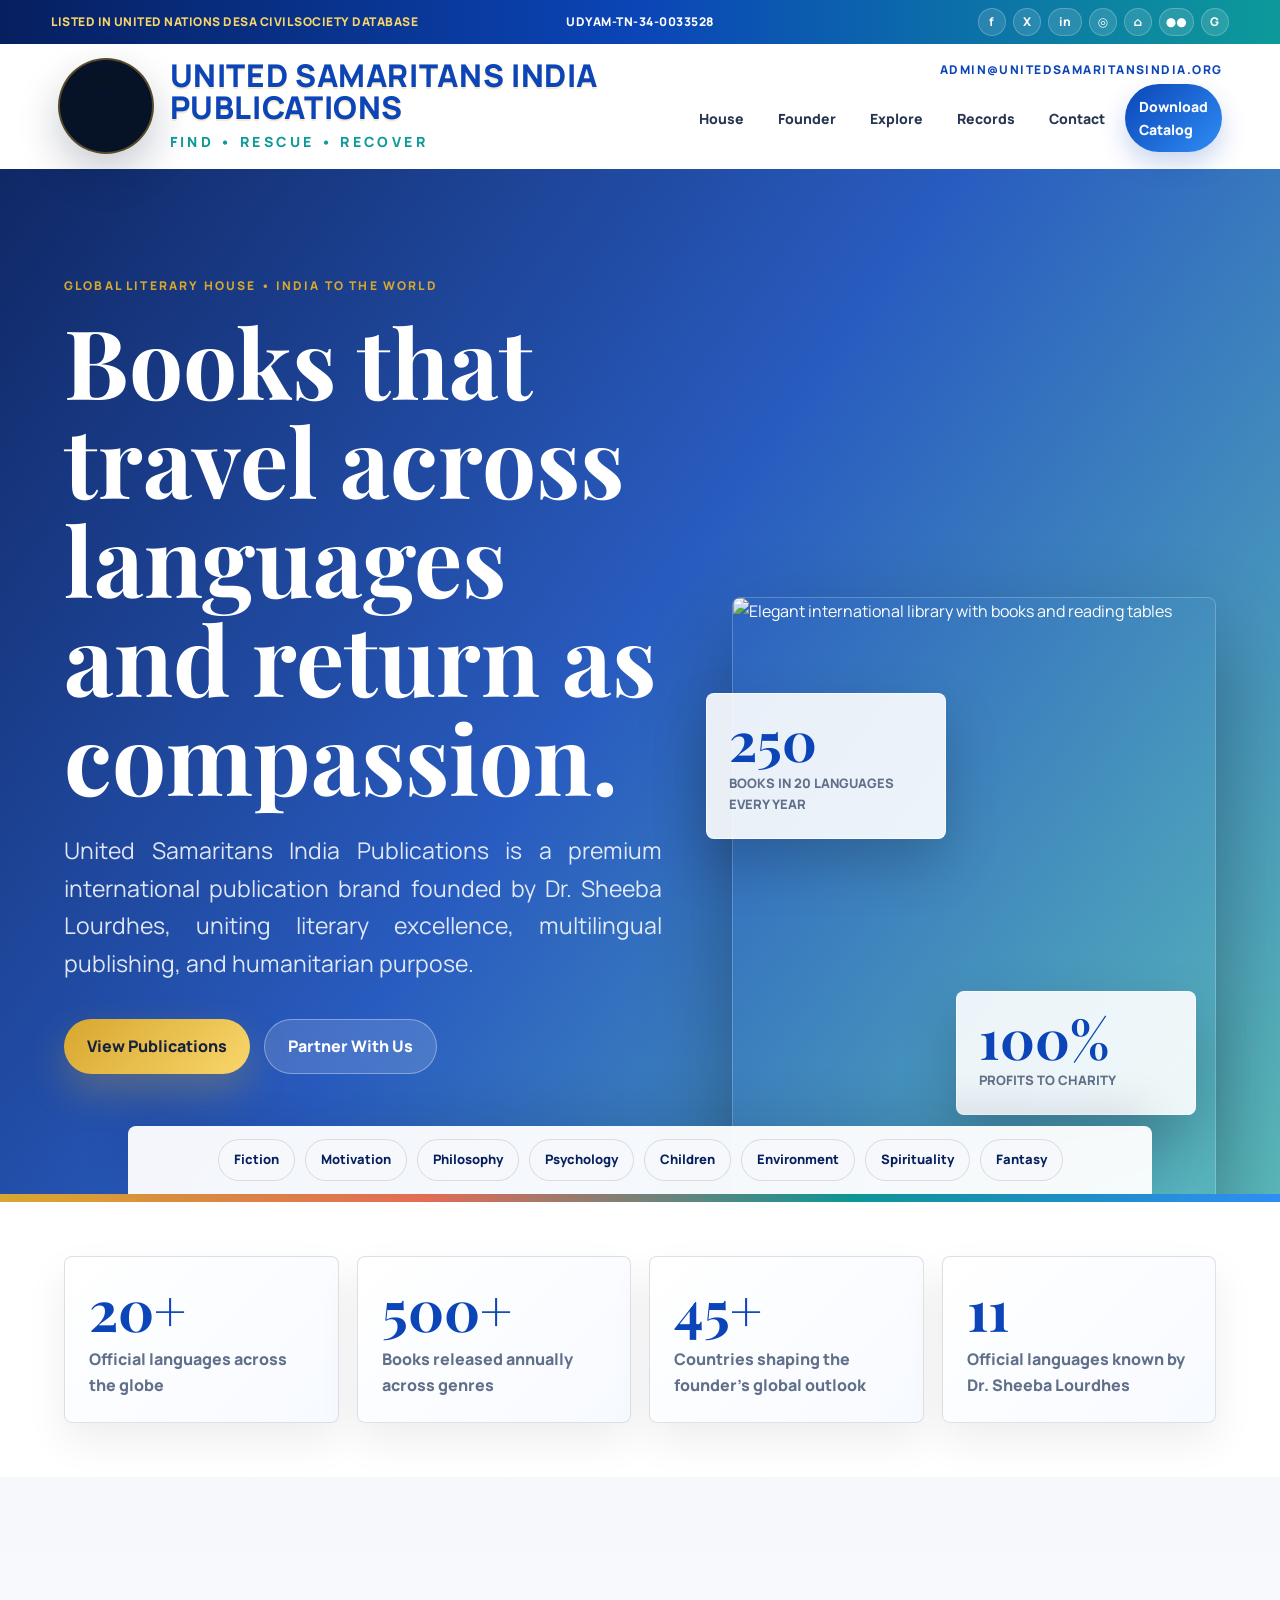
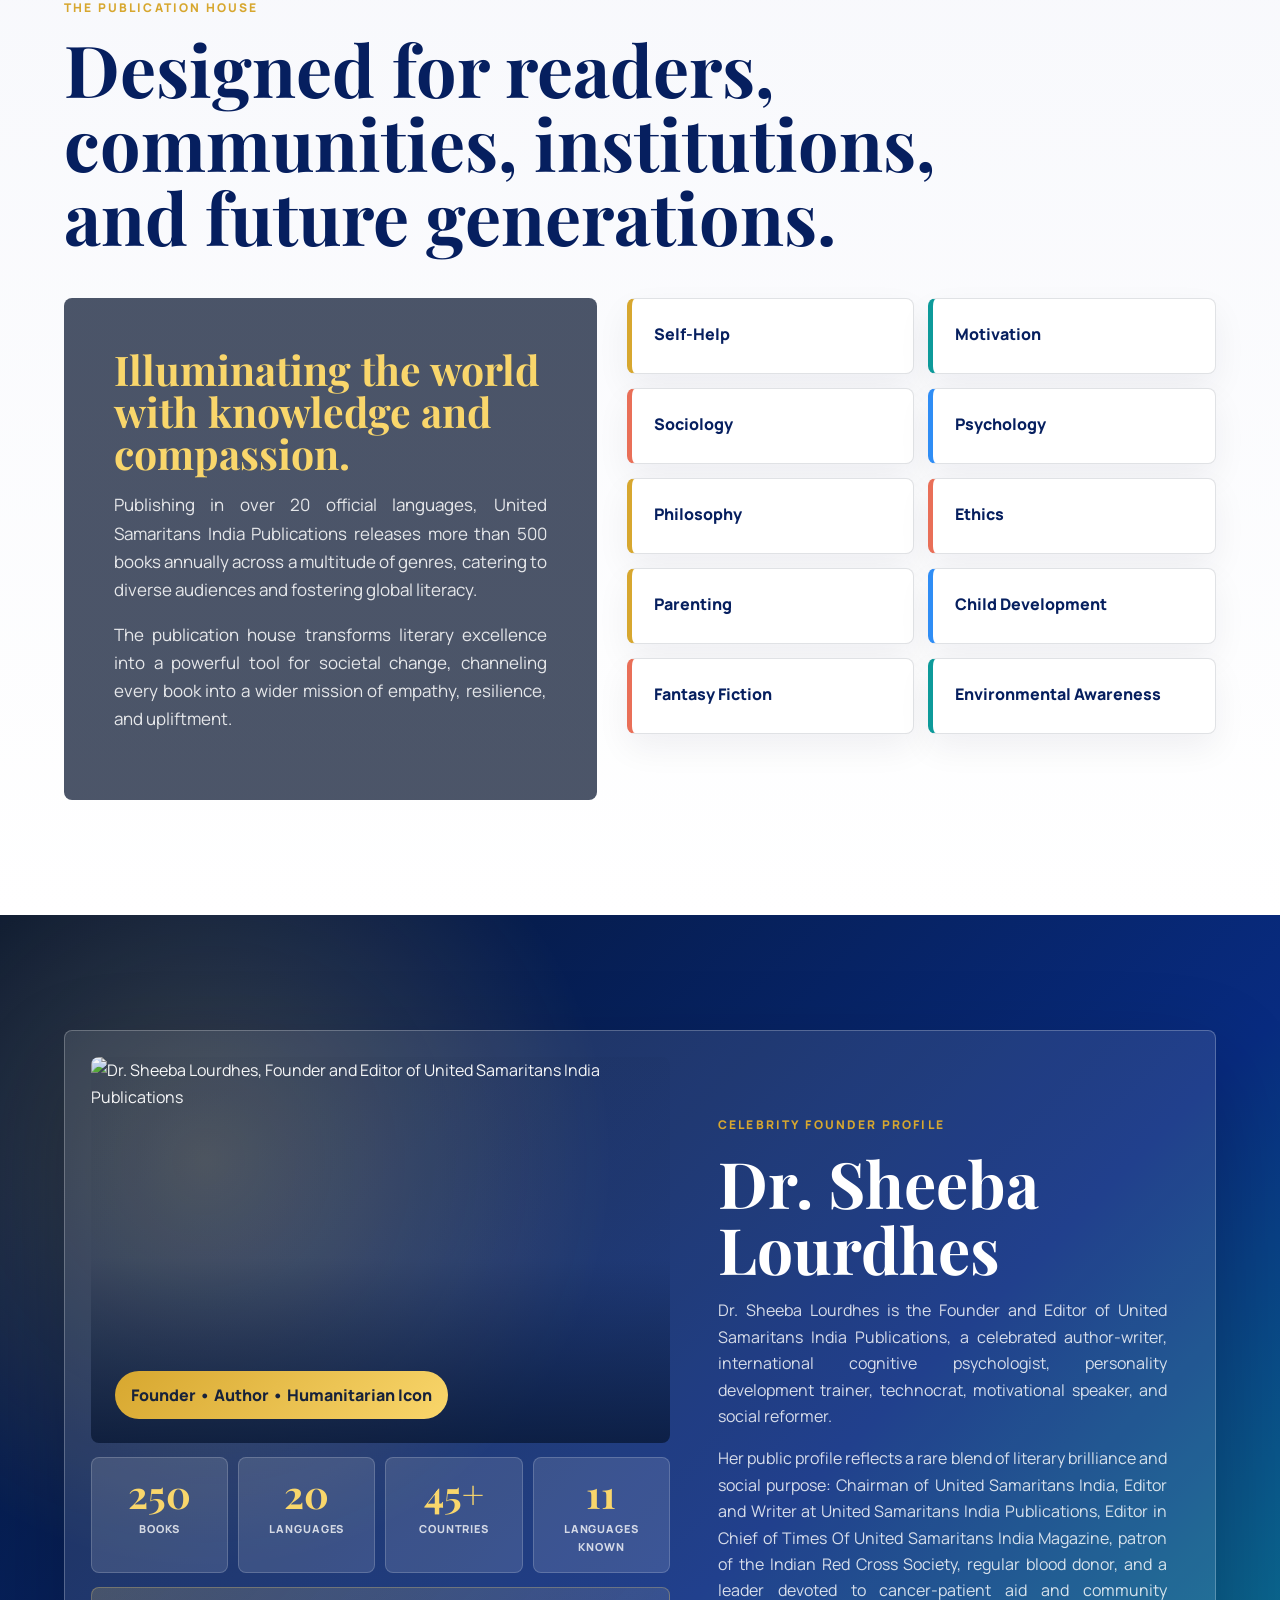
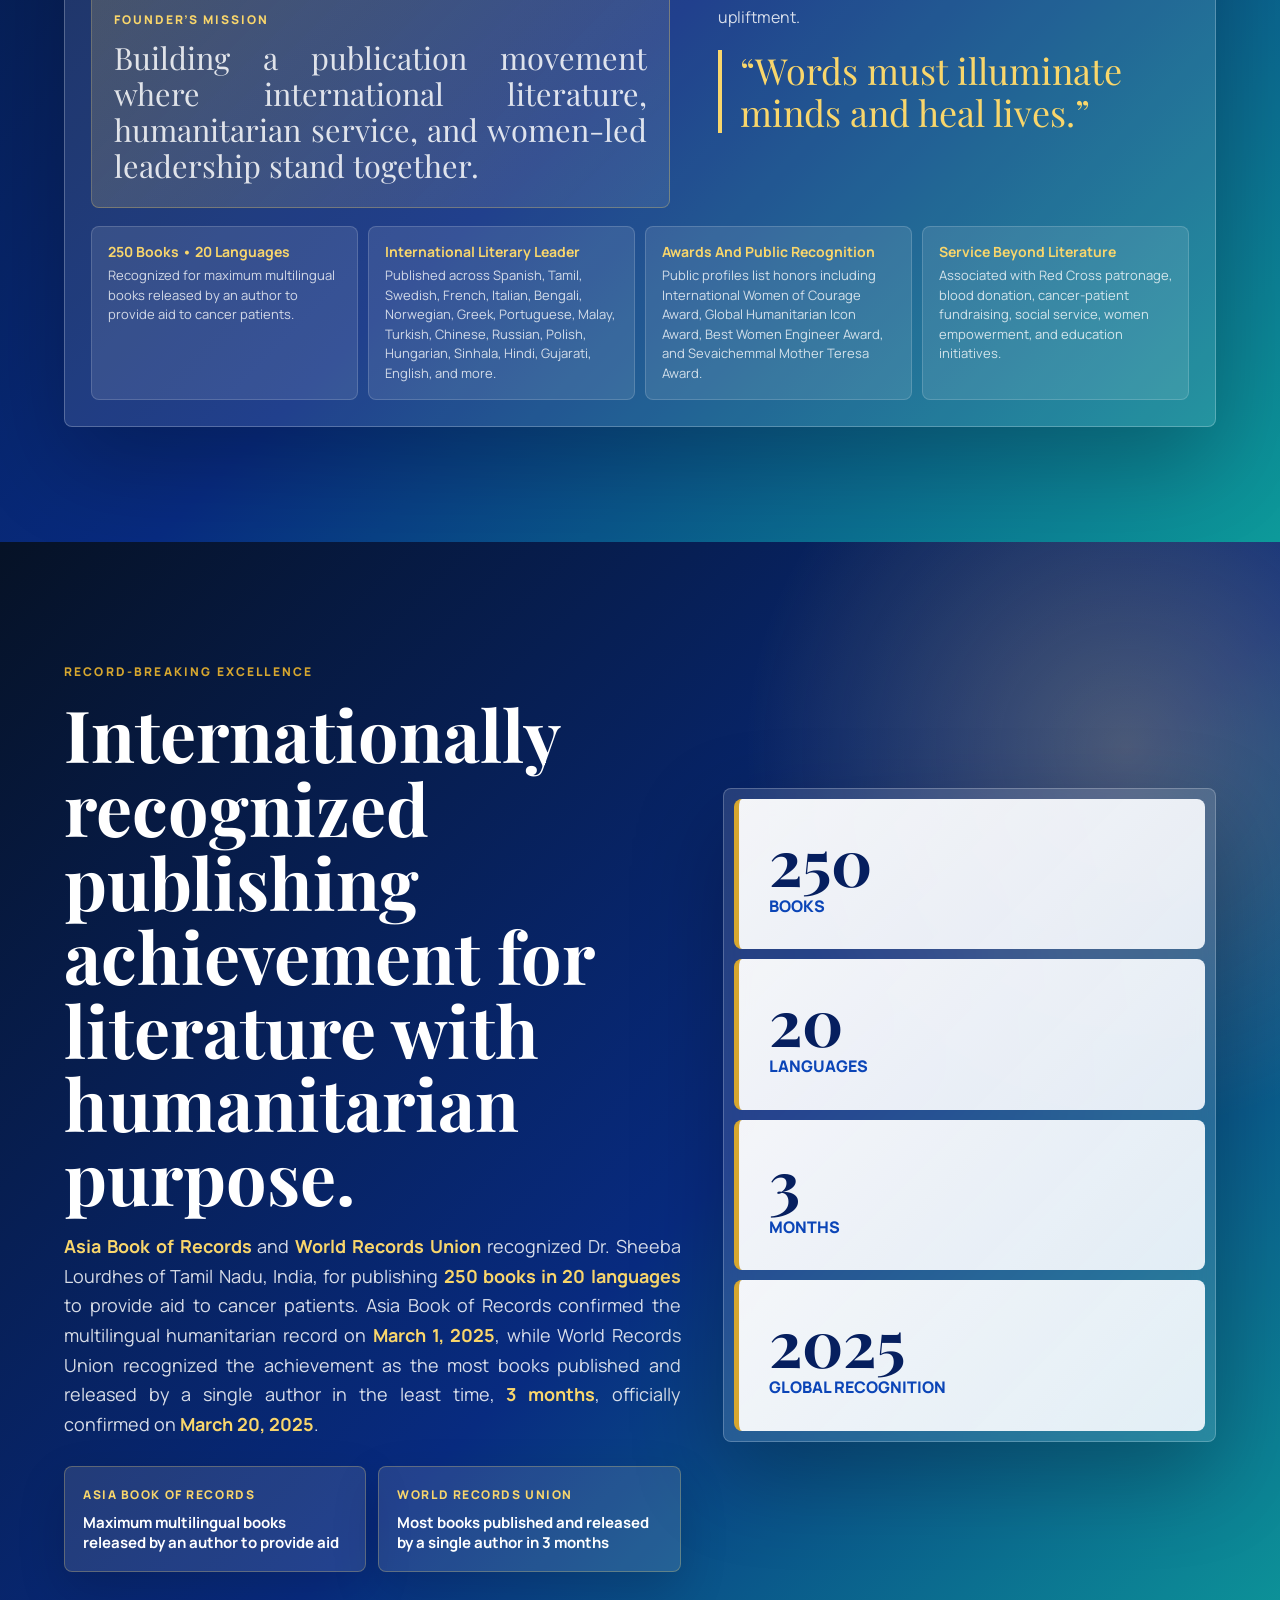
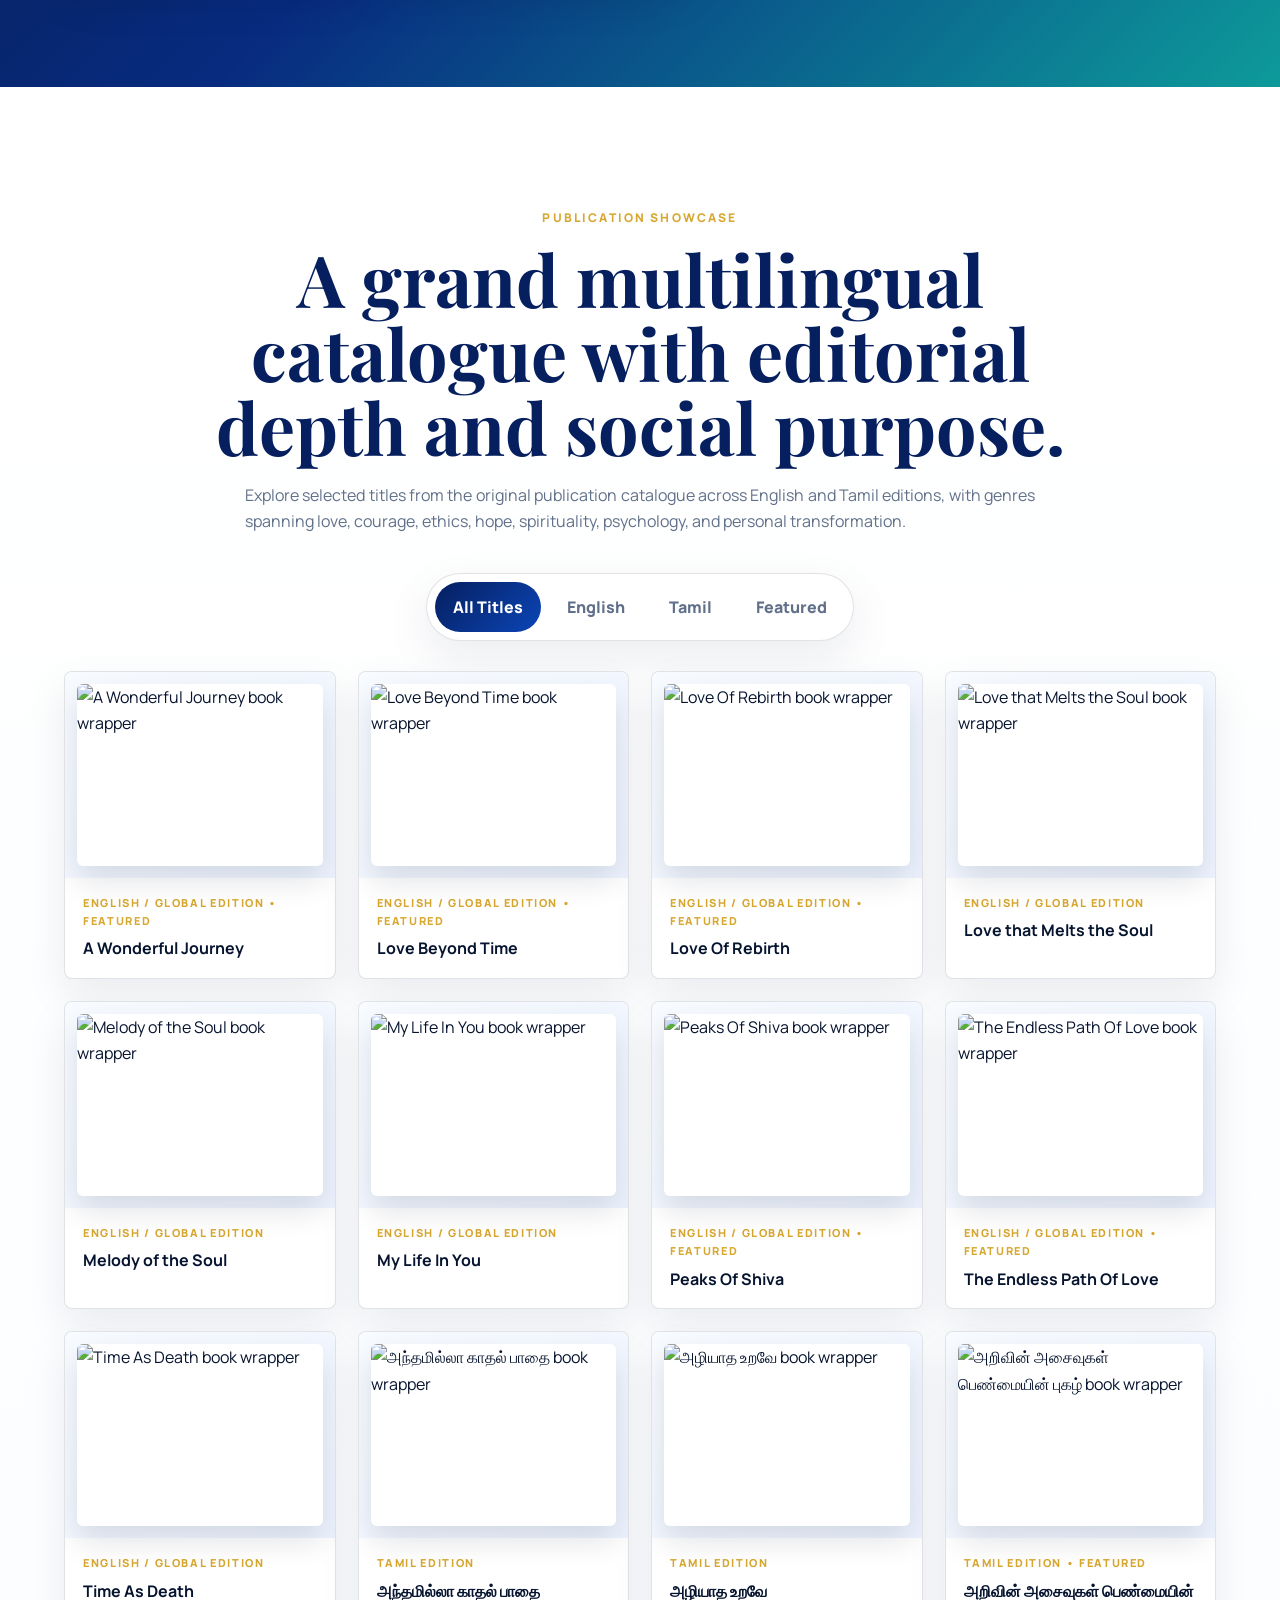
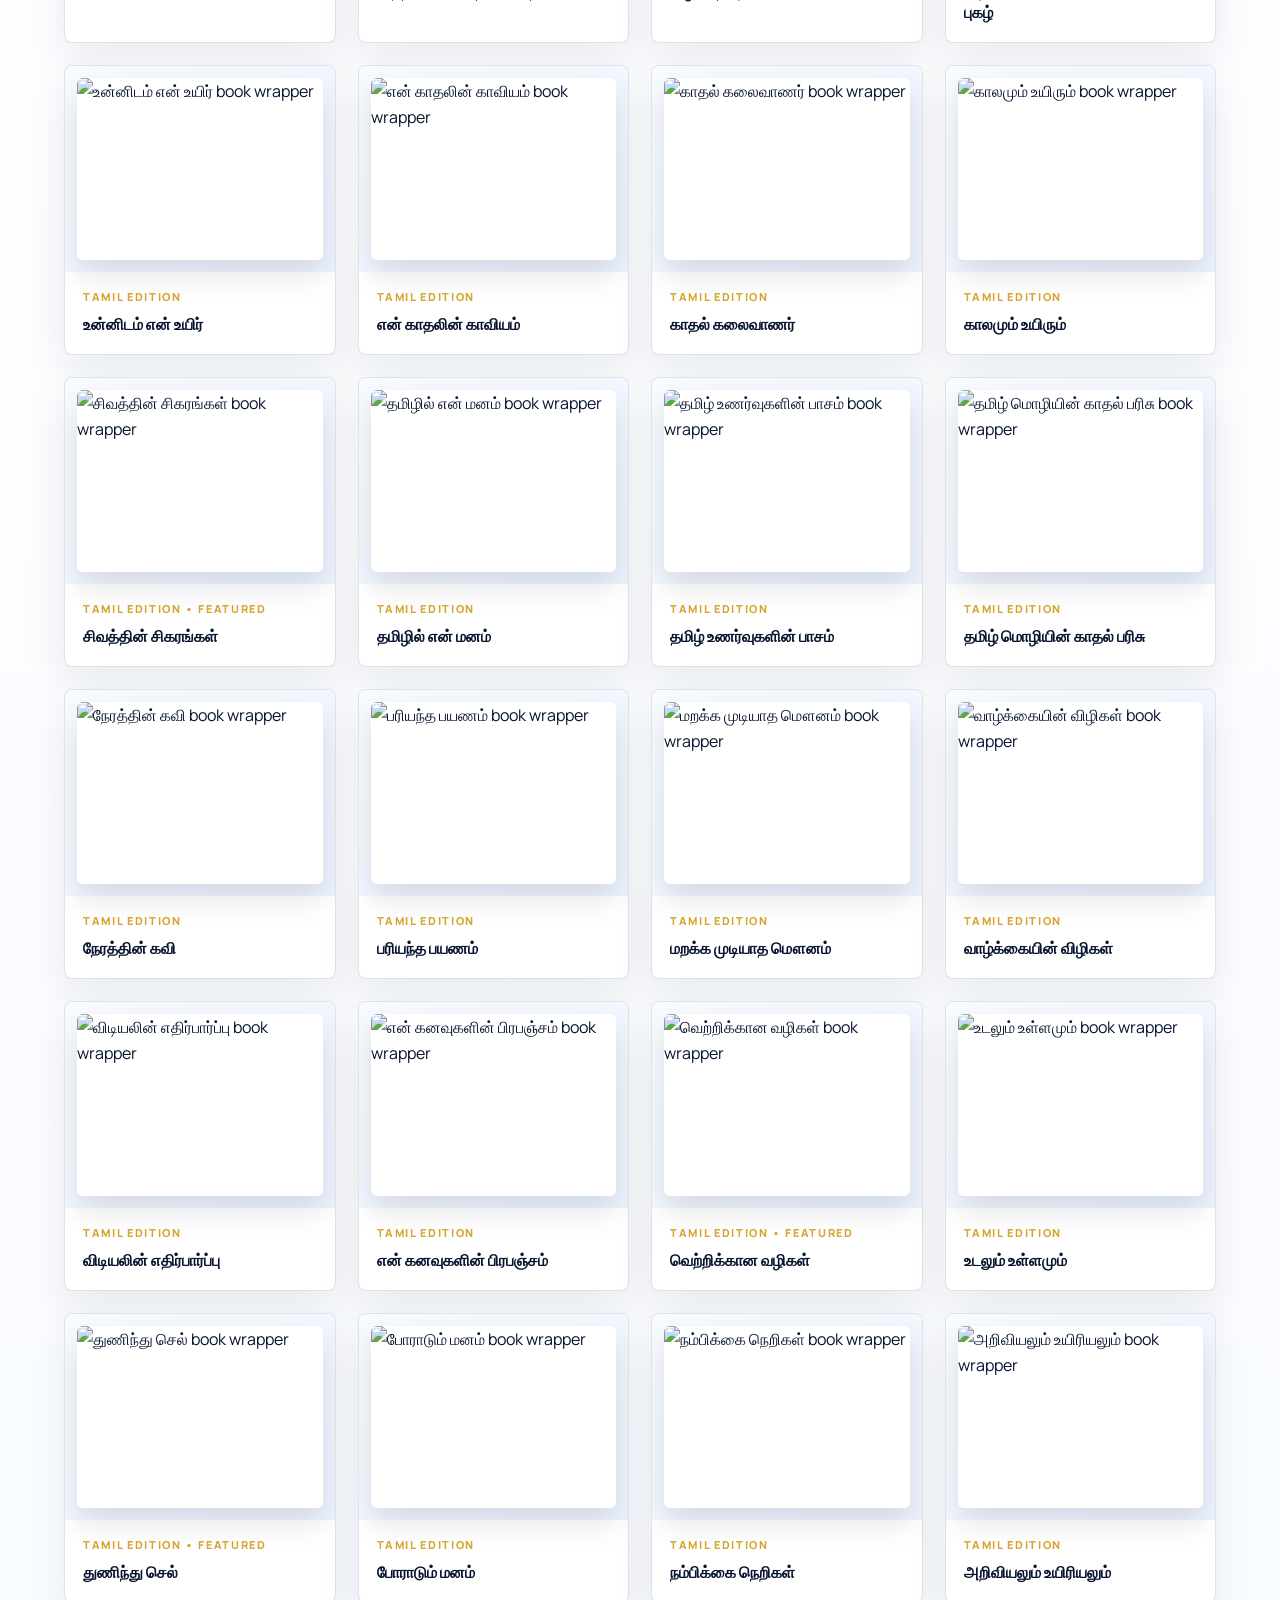
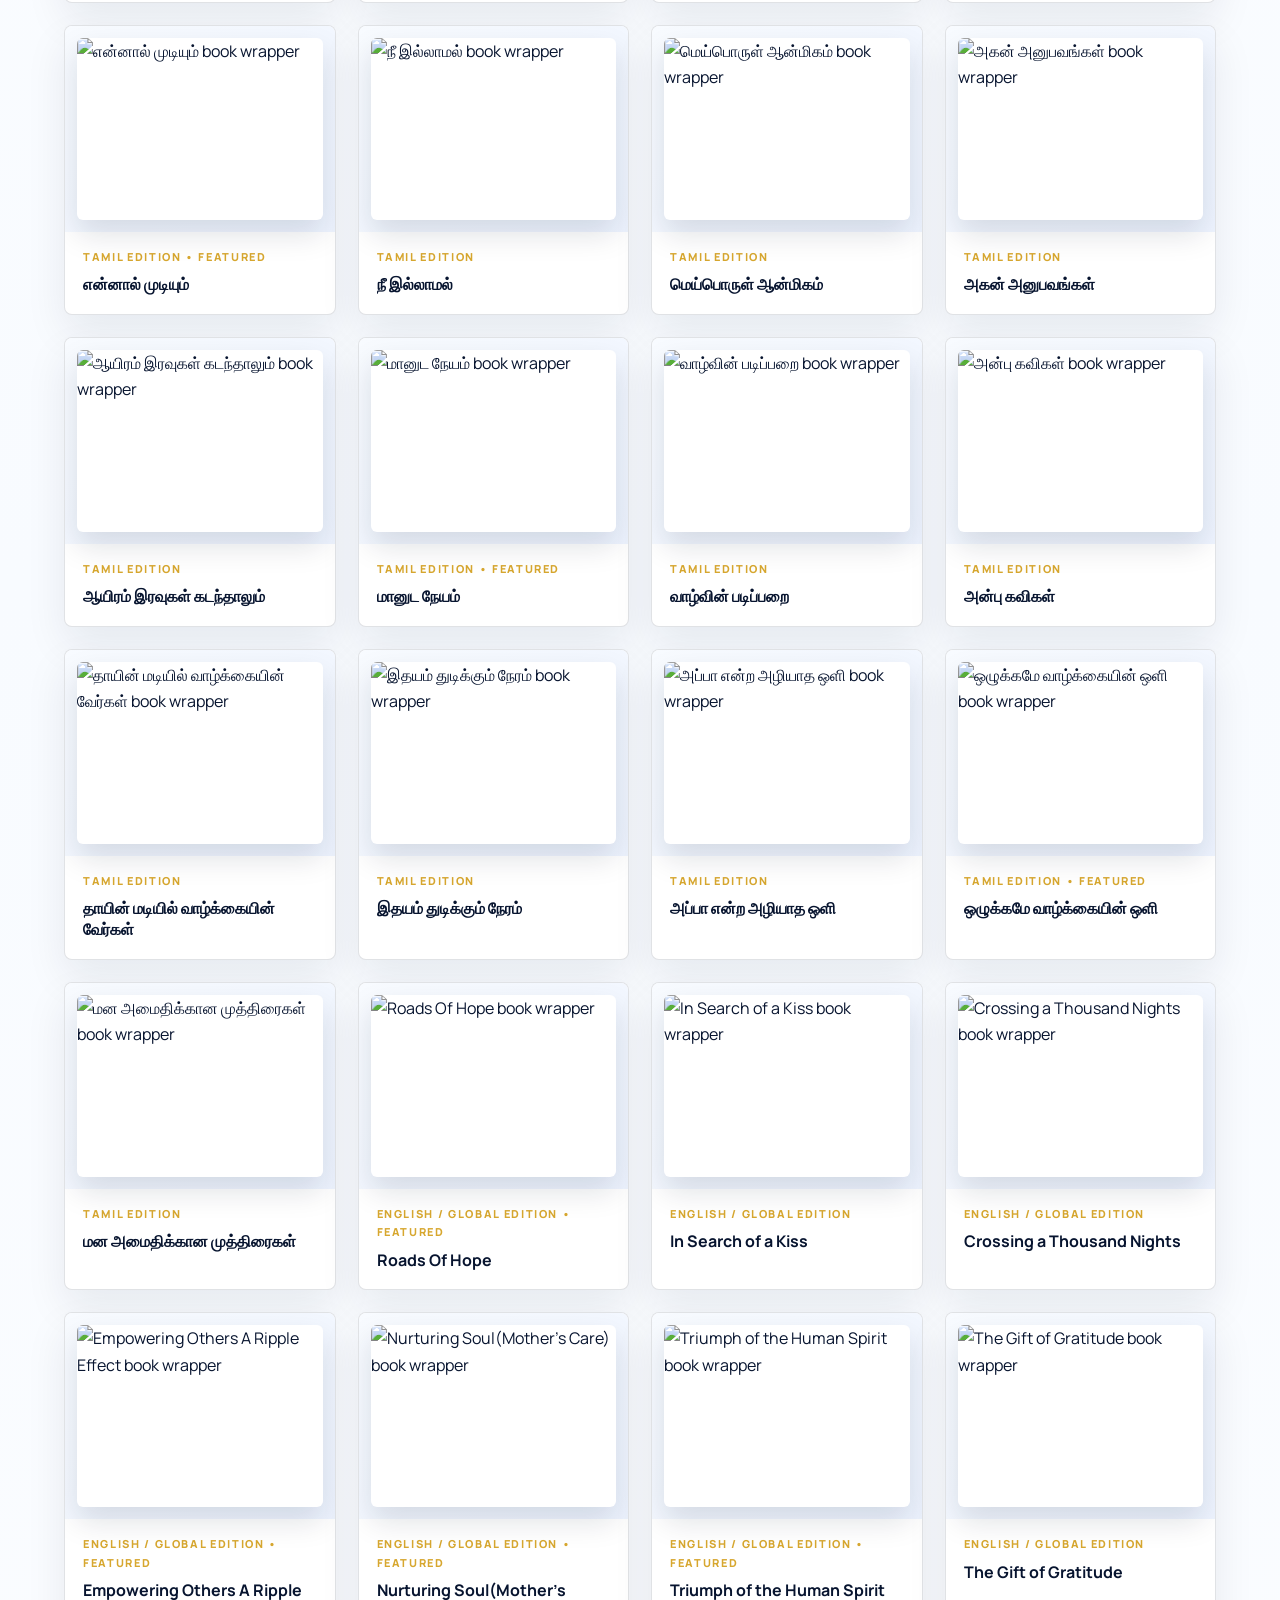
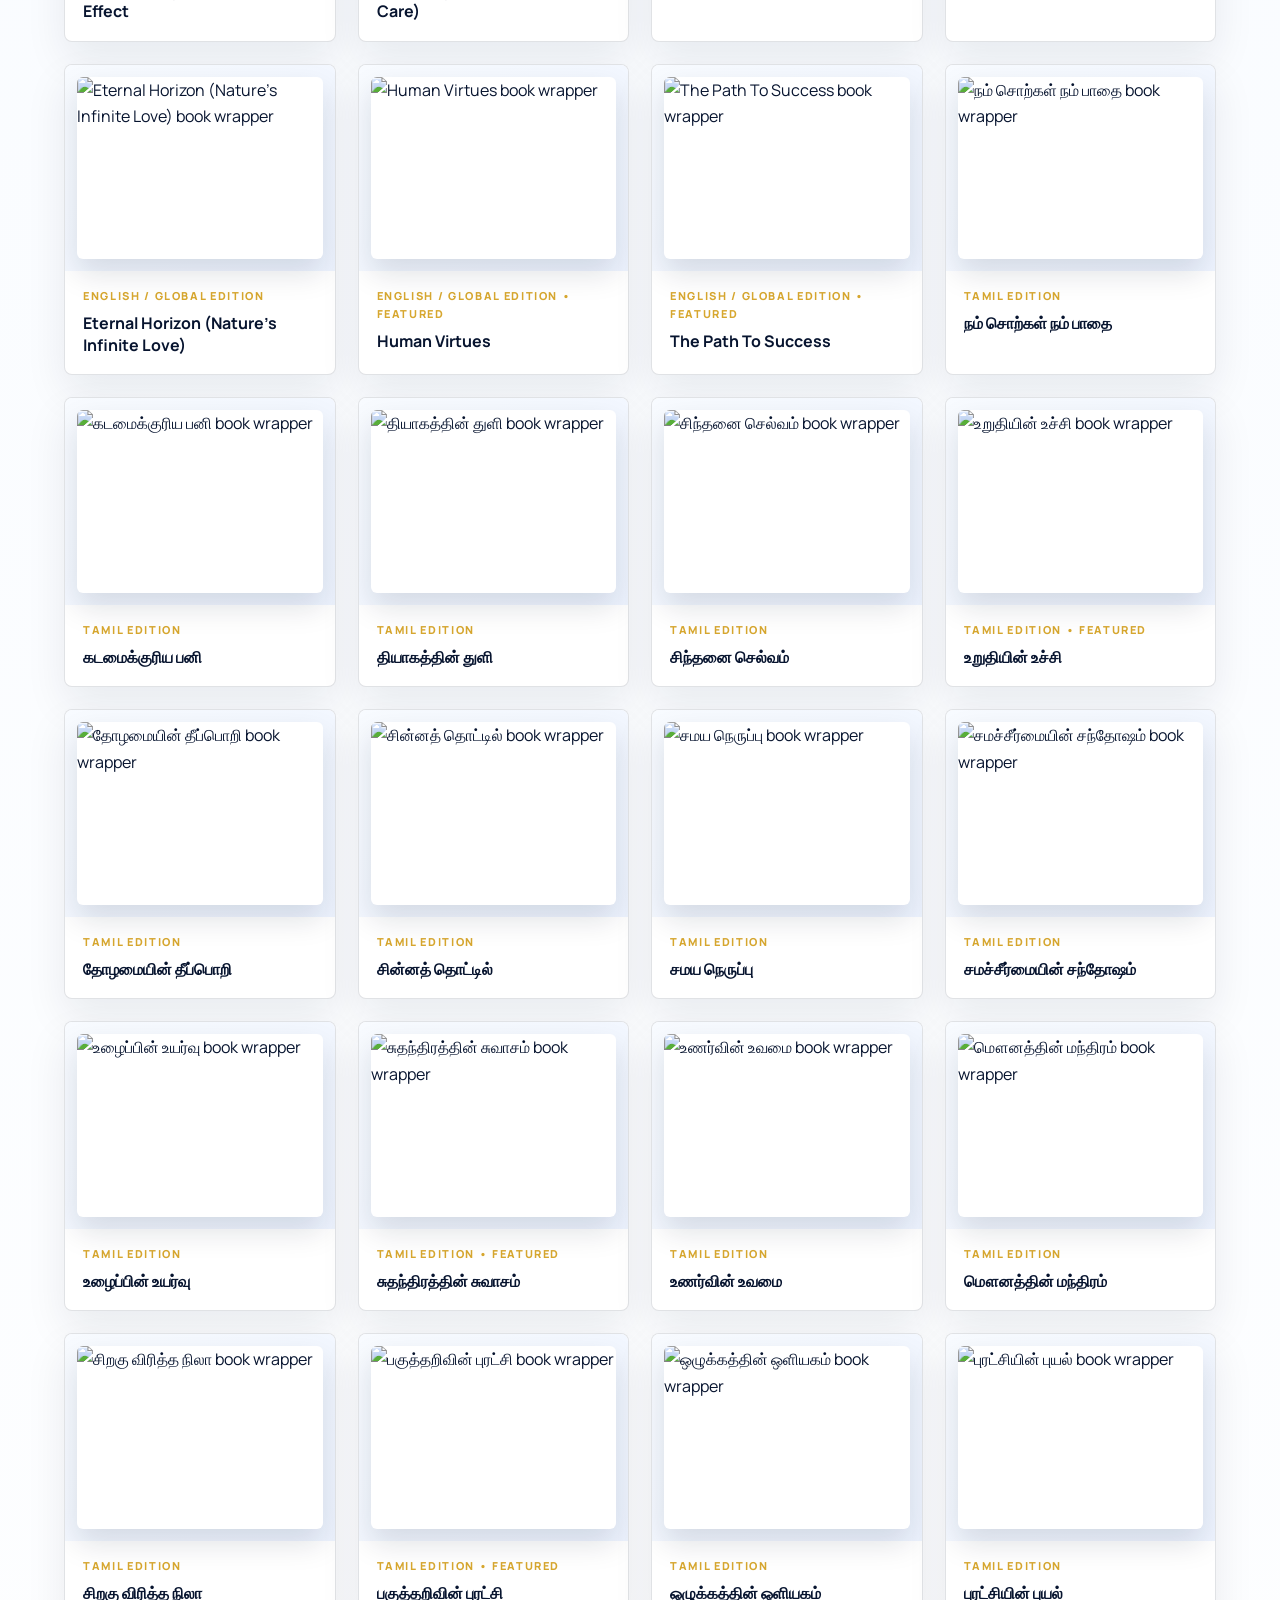
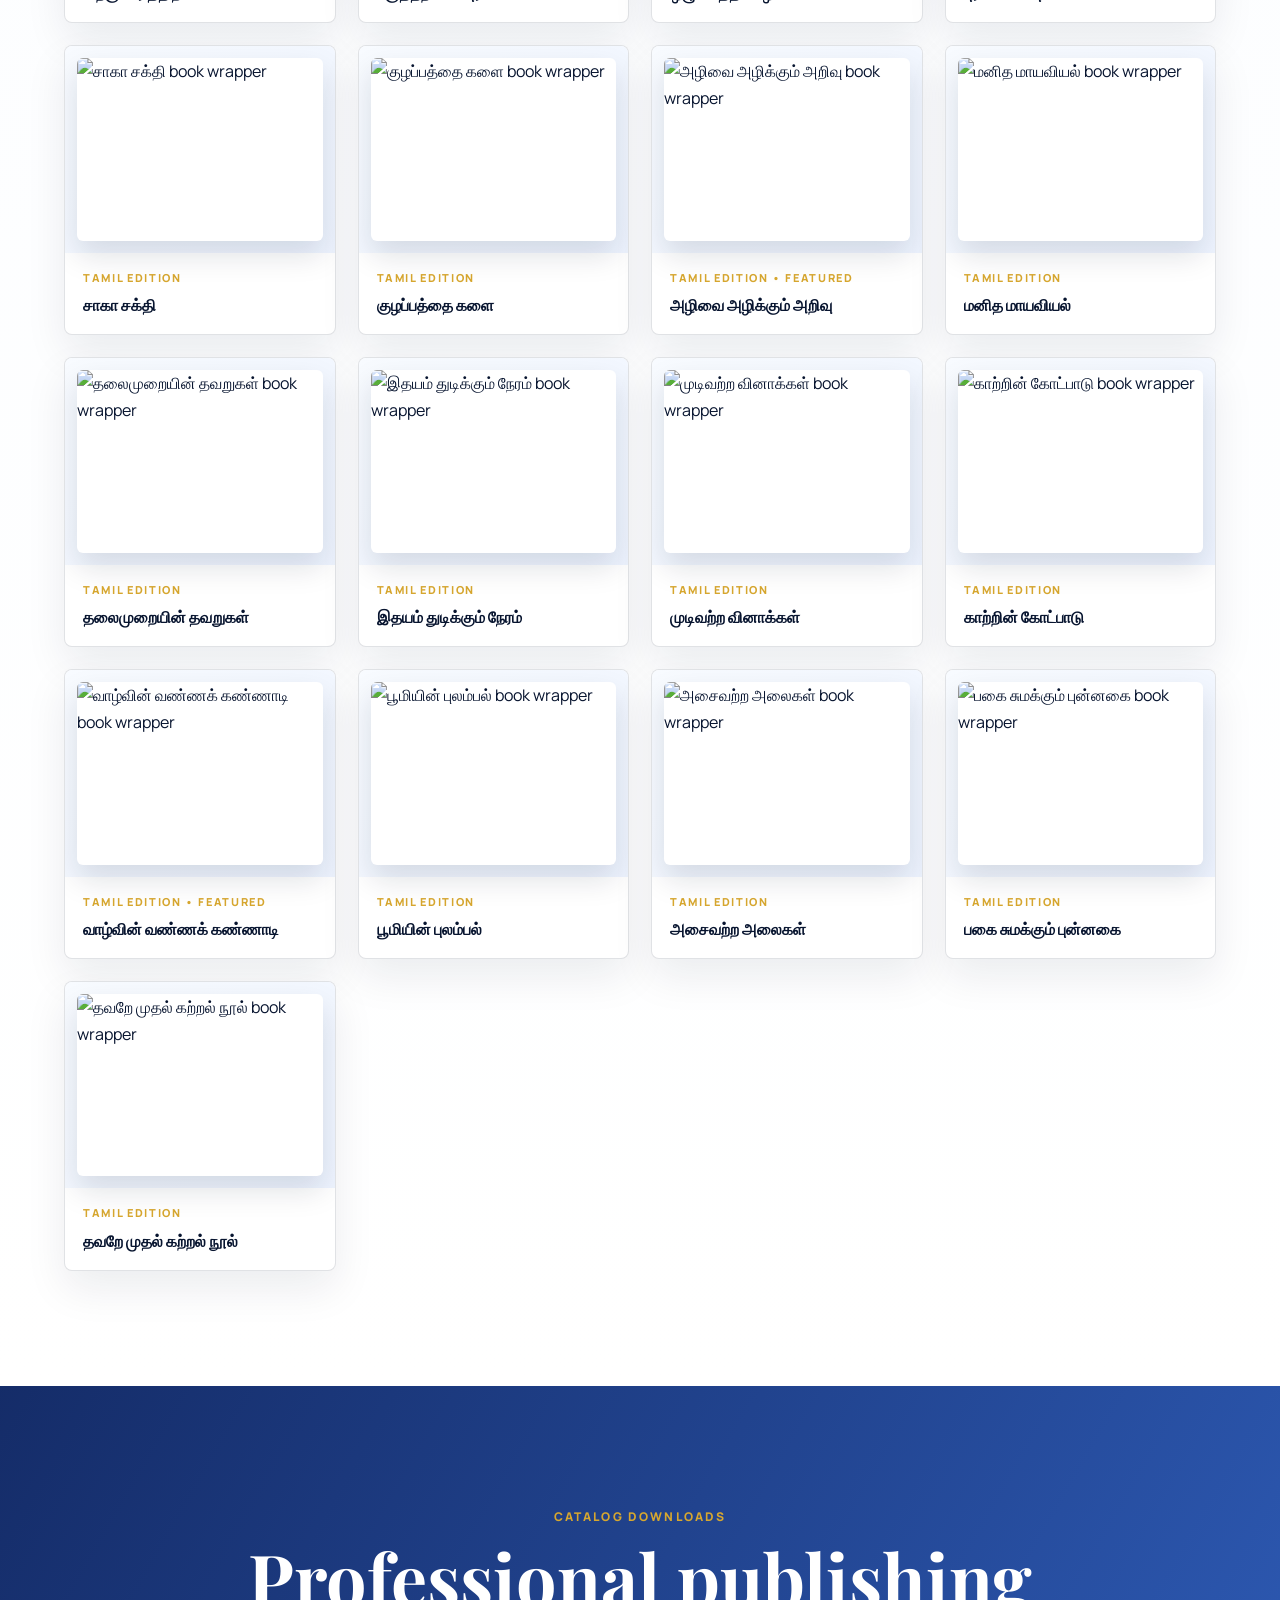
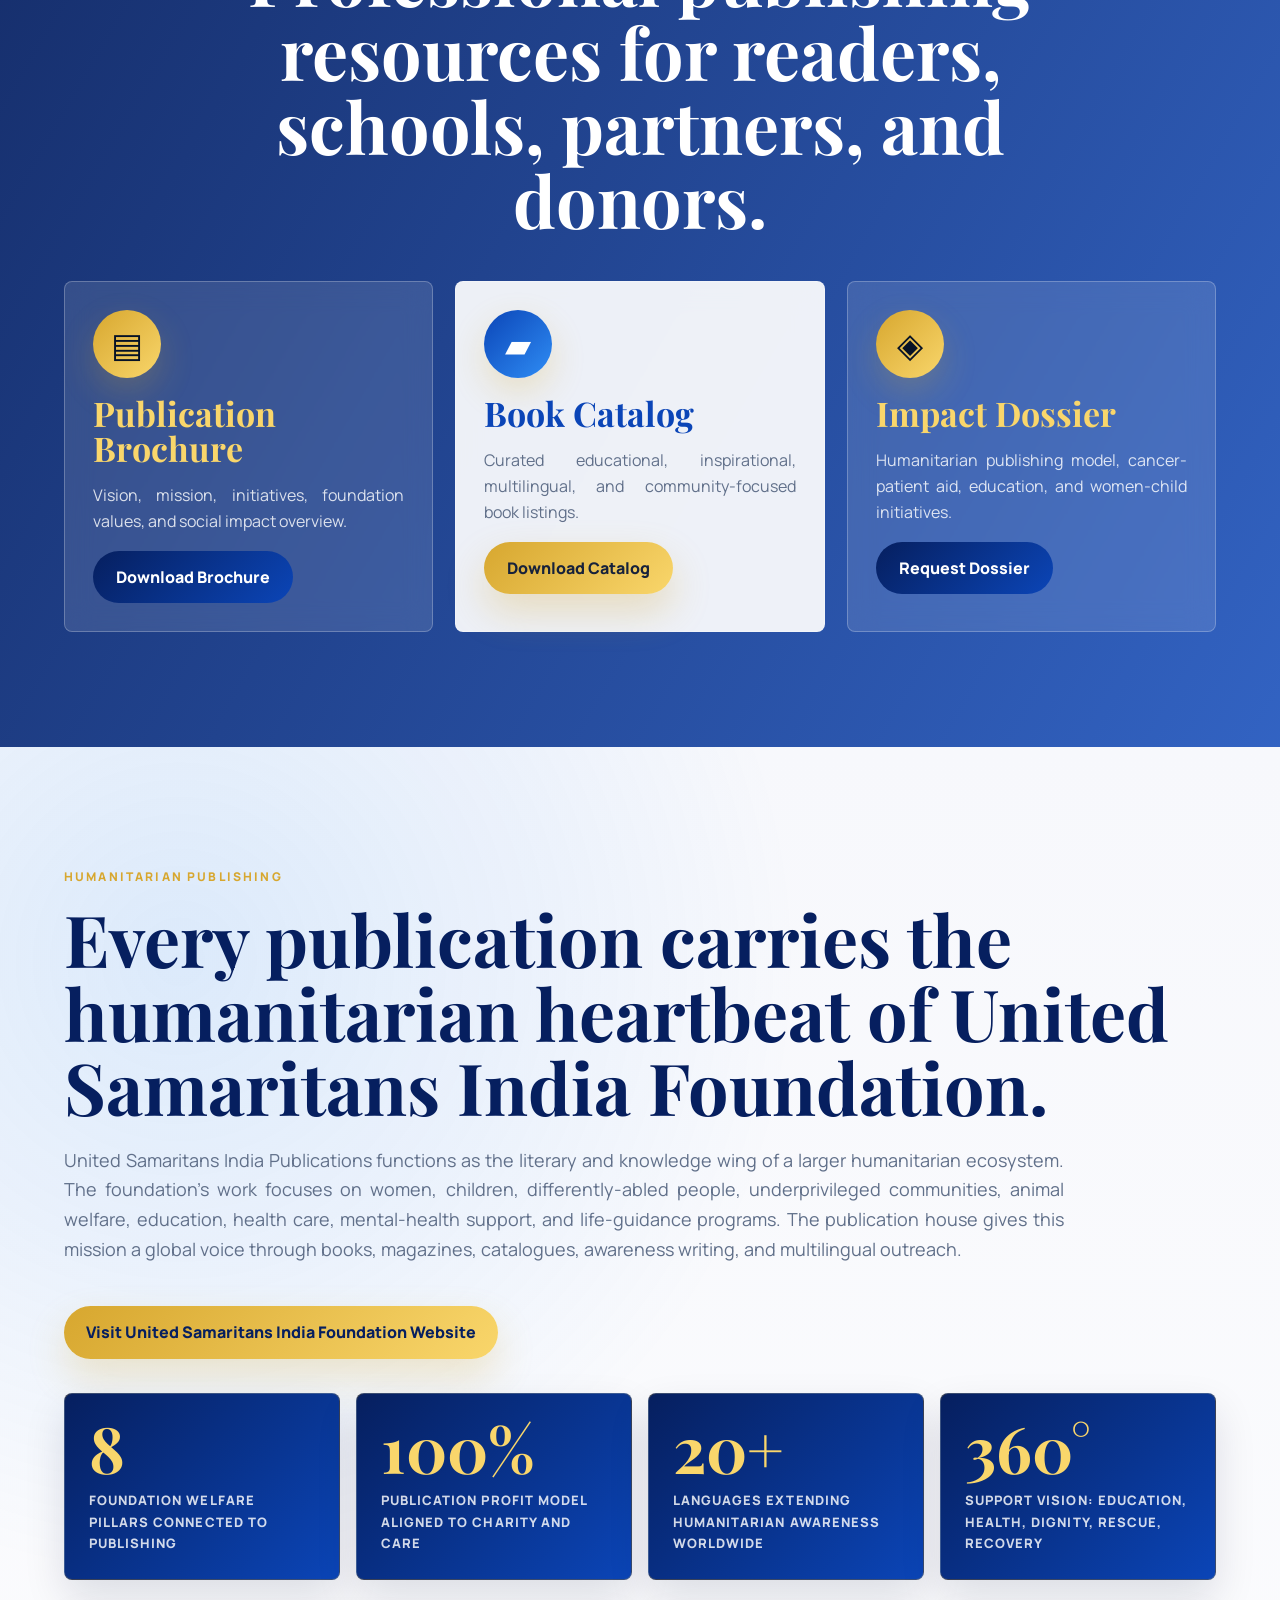
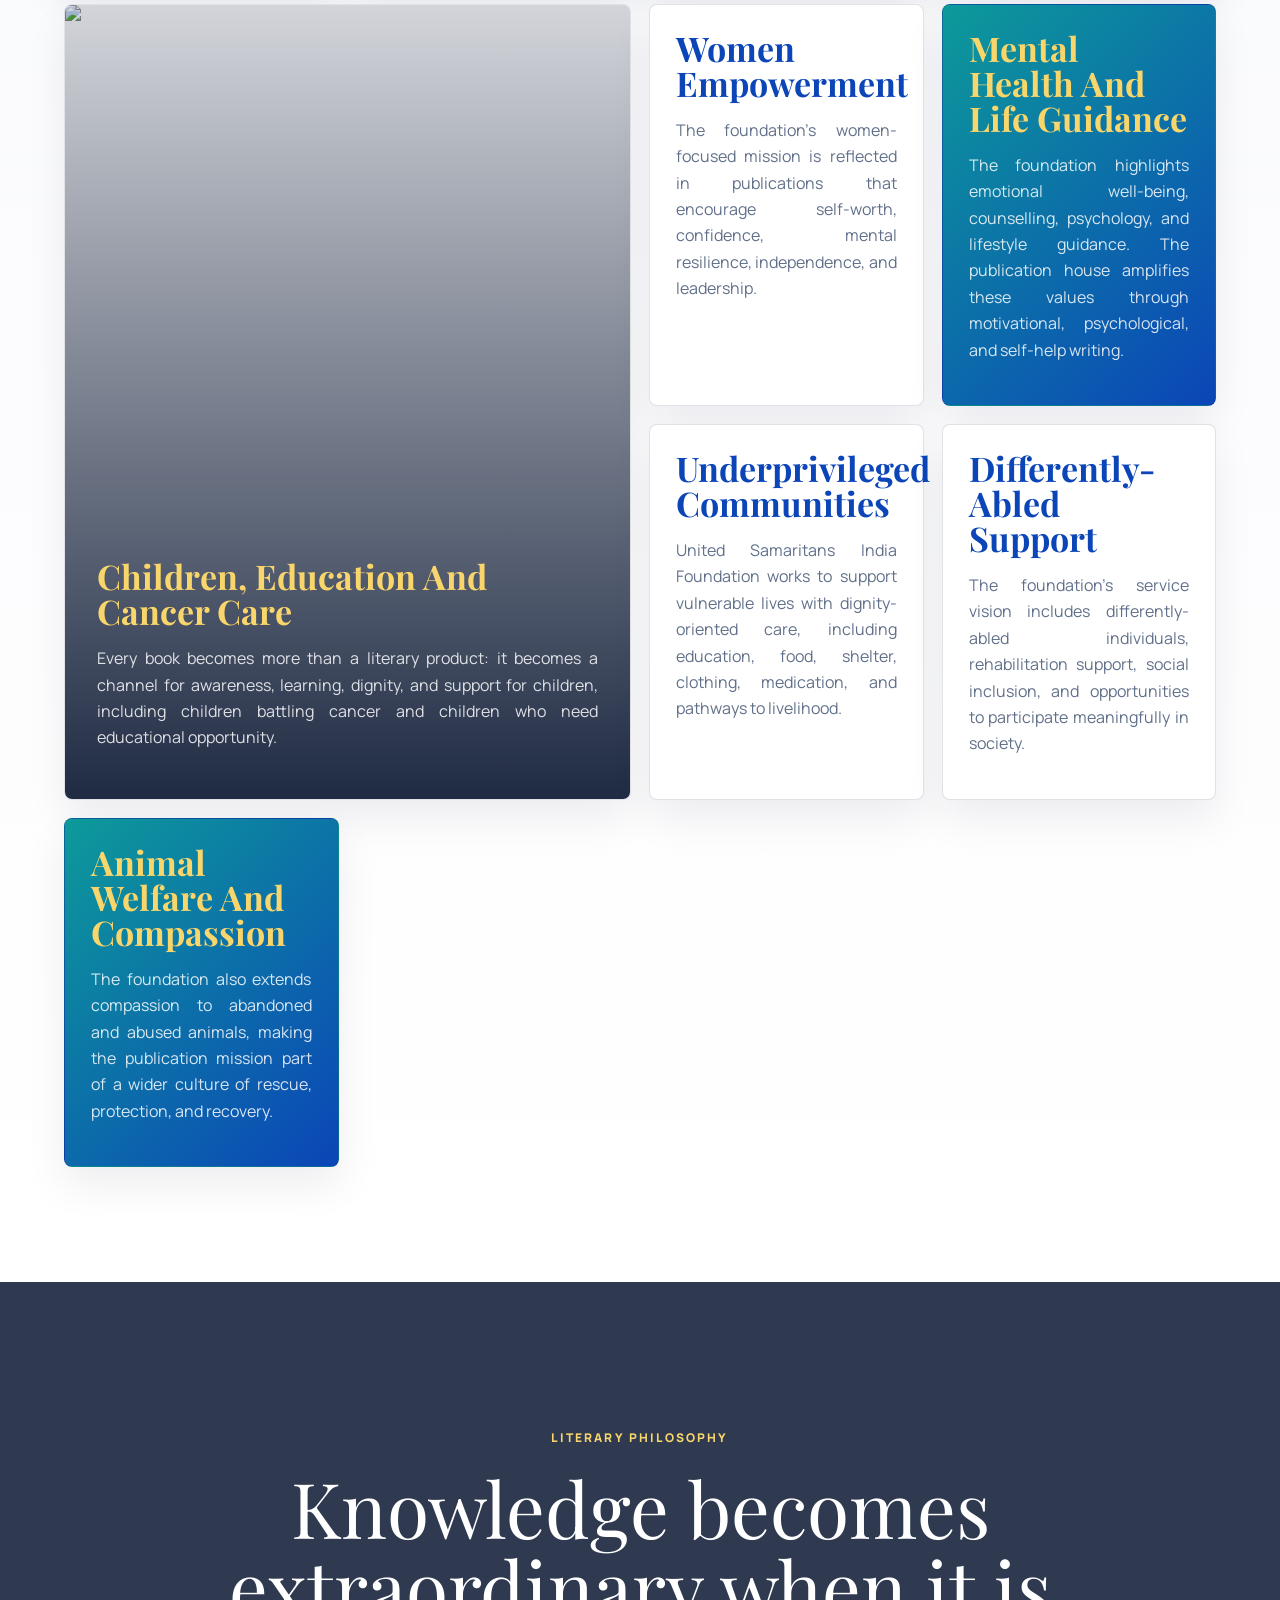
==== commit 8dca4ddf: "Update index.html" ====
--- a/index.html
+++ b/index.html
@@ -533,3 +533,4 @@
   <script src="script.js"></script>
 </body>
 </html>
+<!-- Test Auto Deploy -->
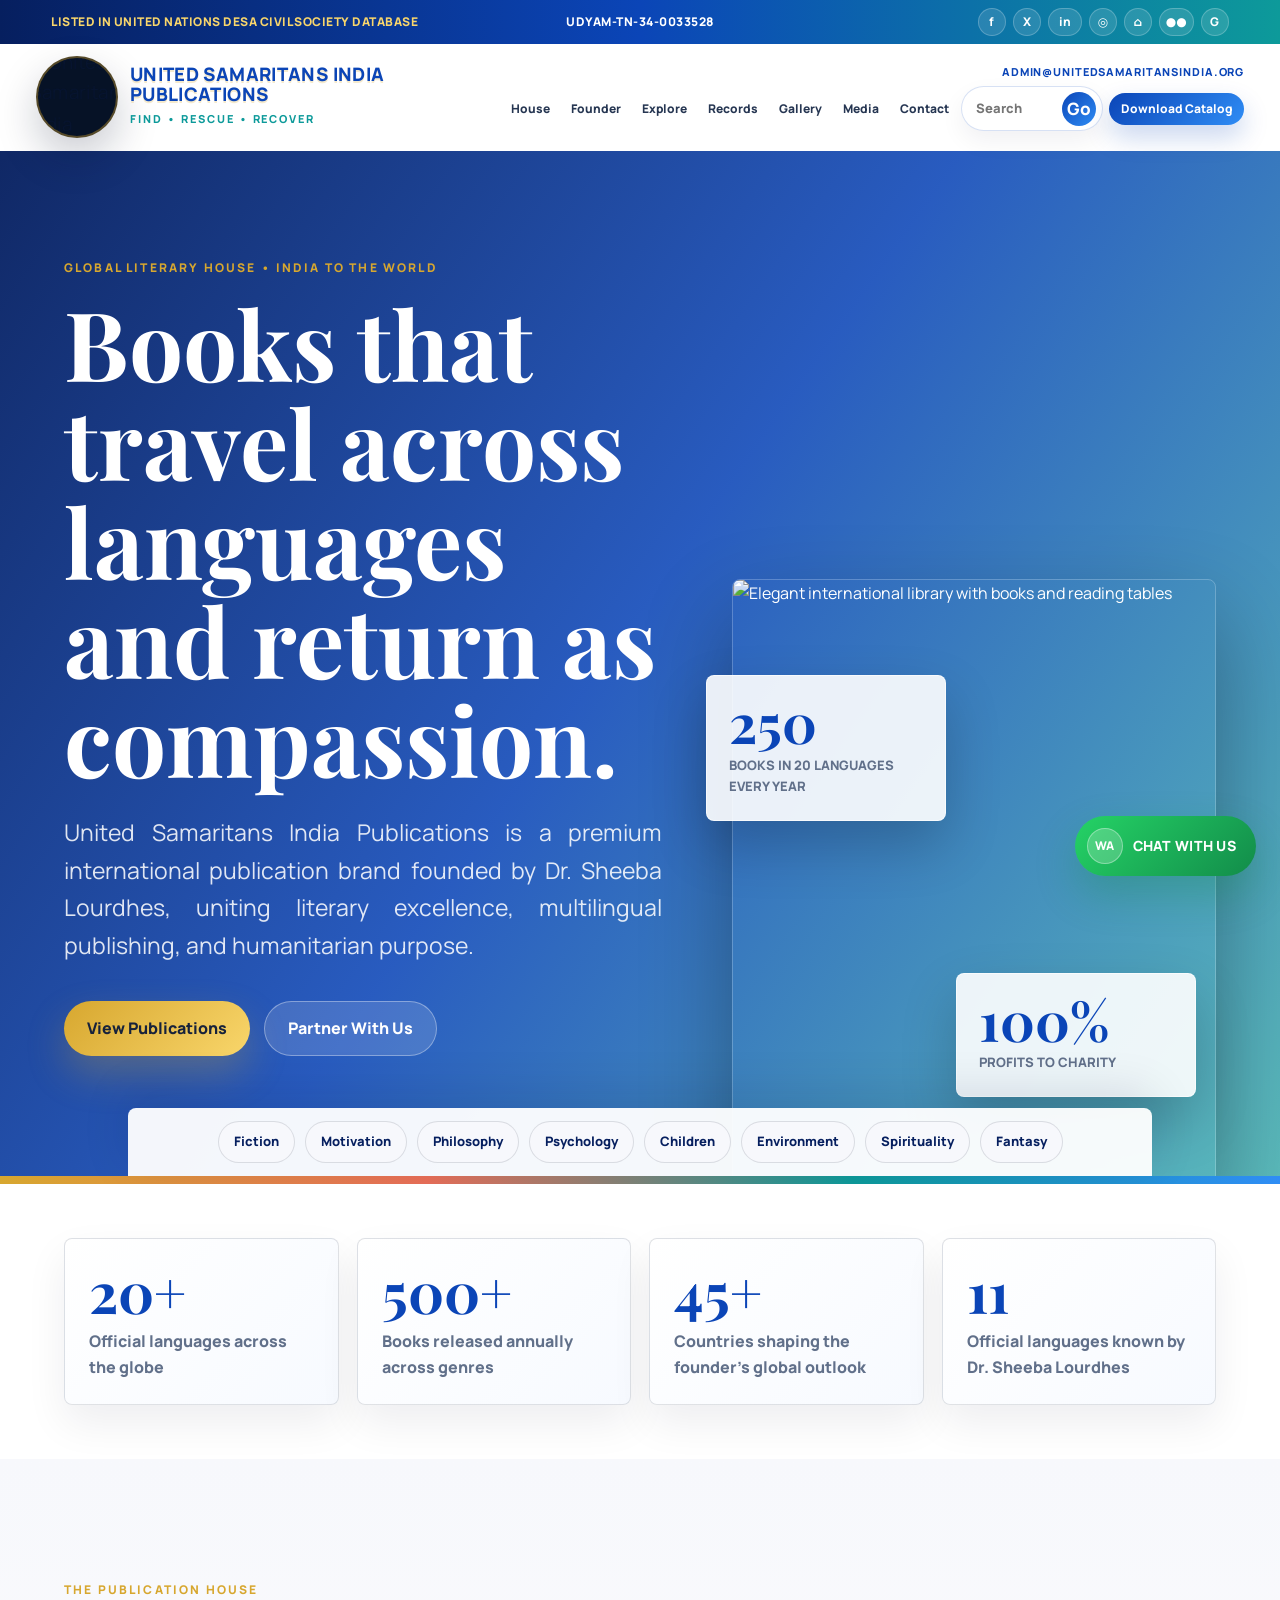
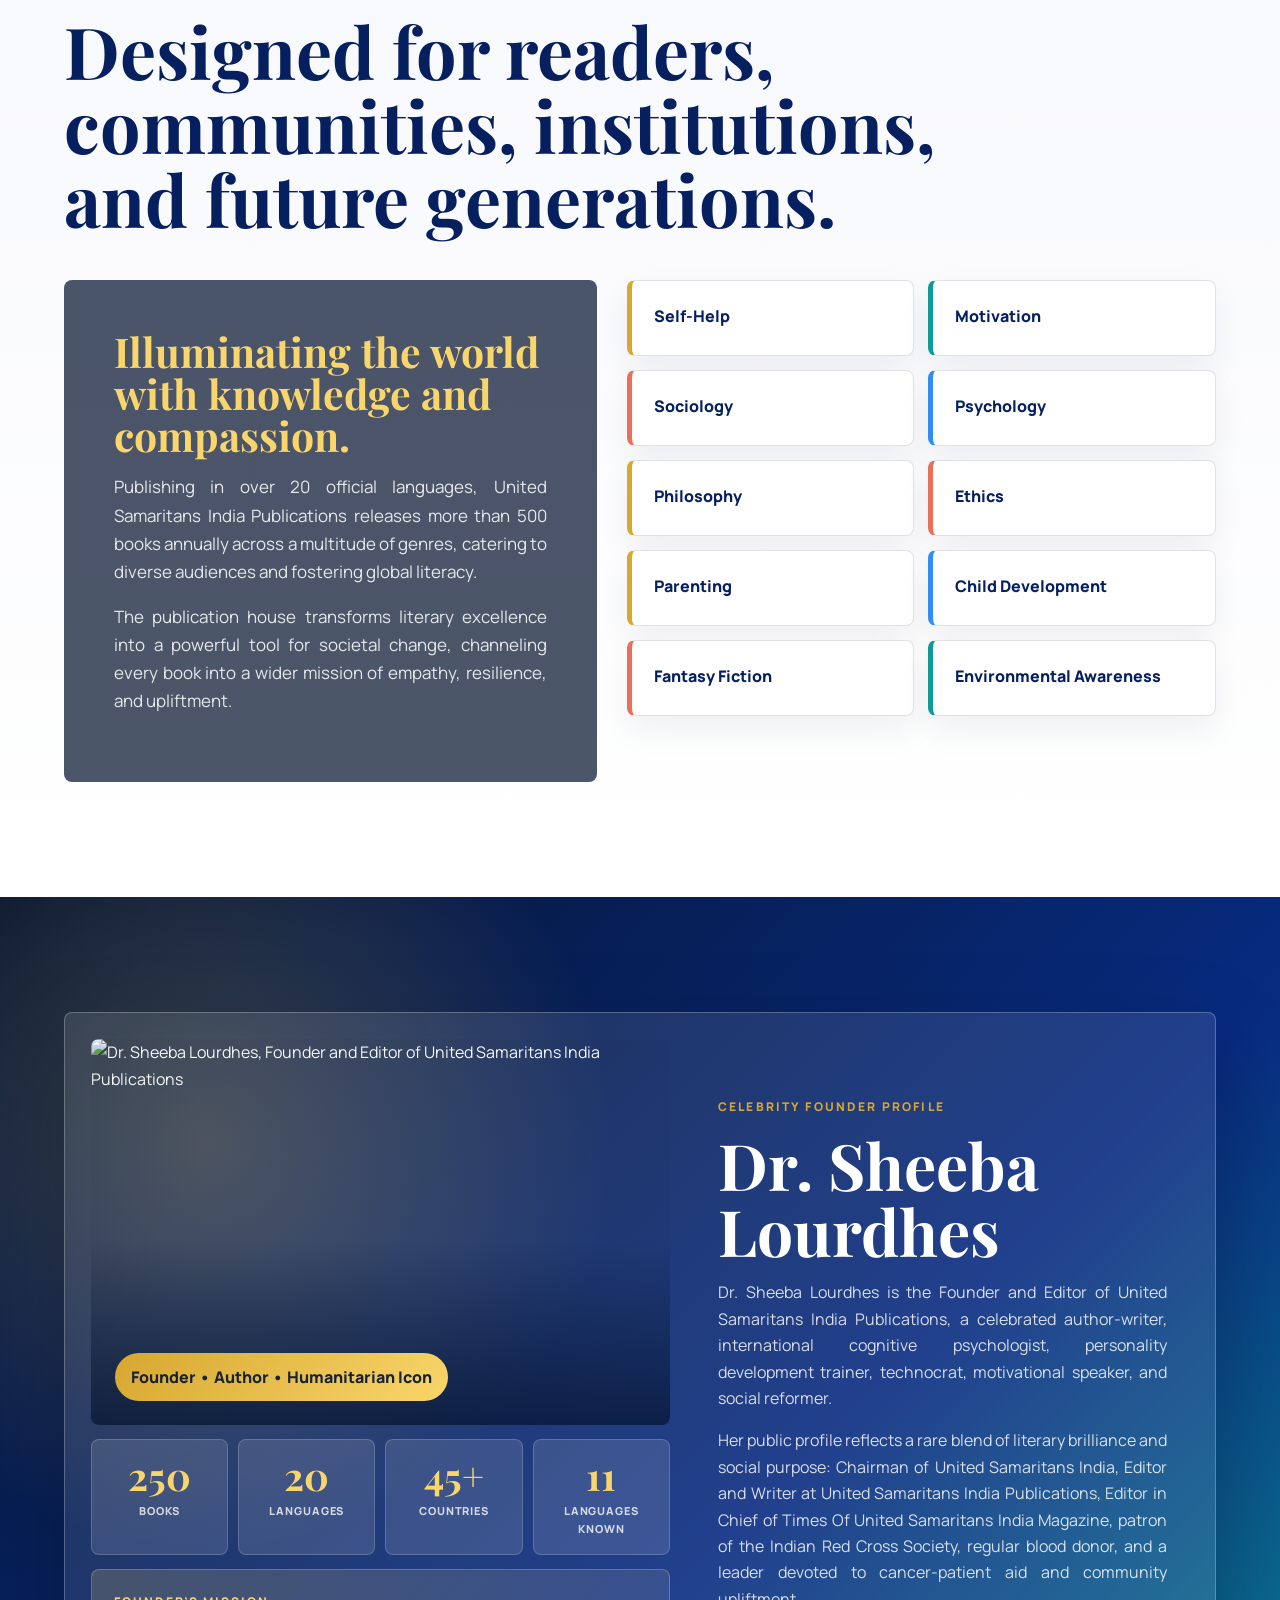
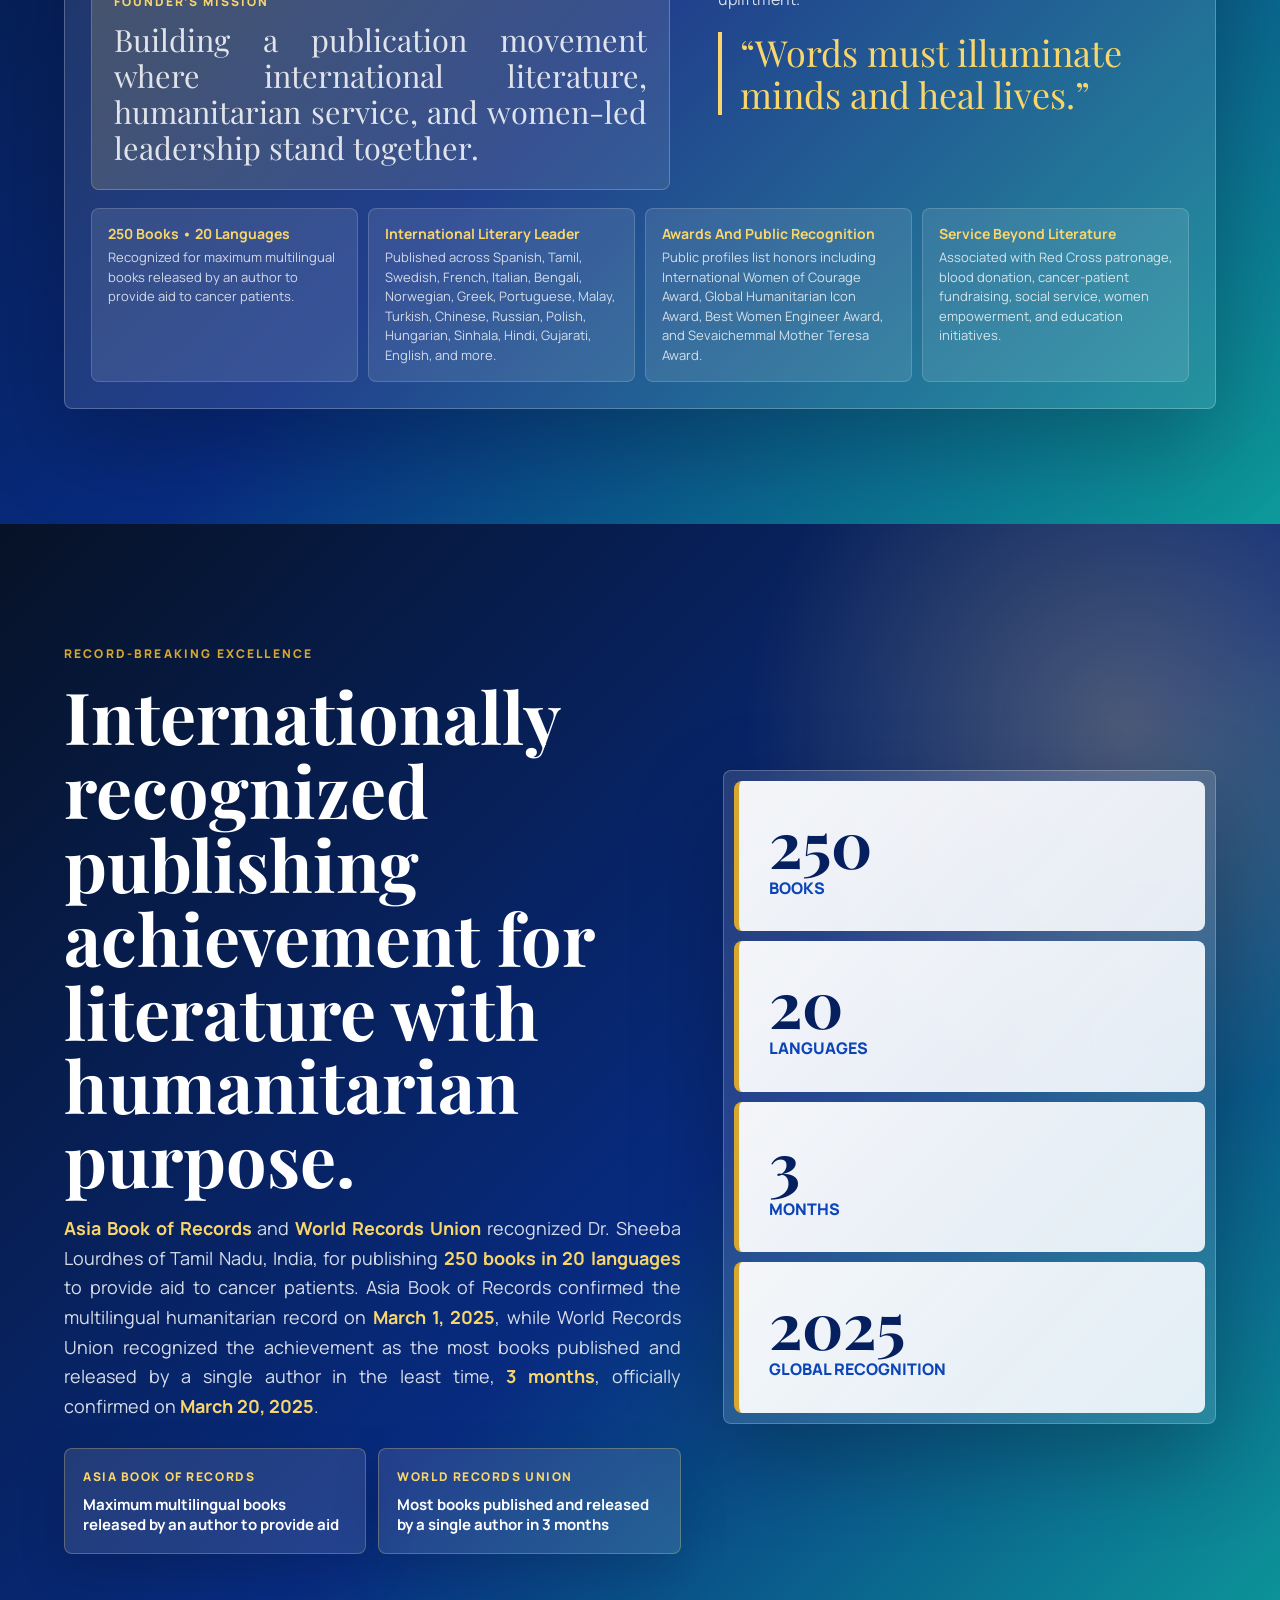
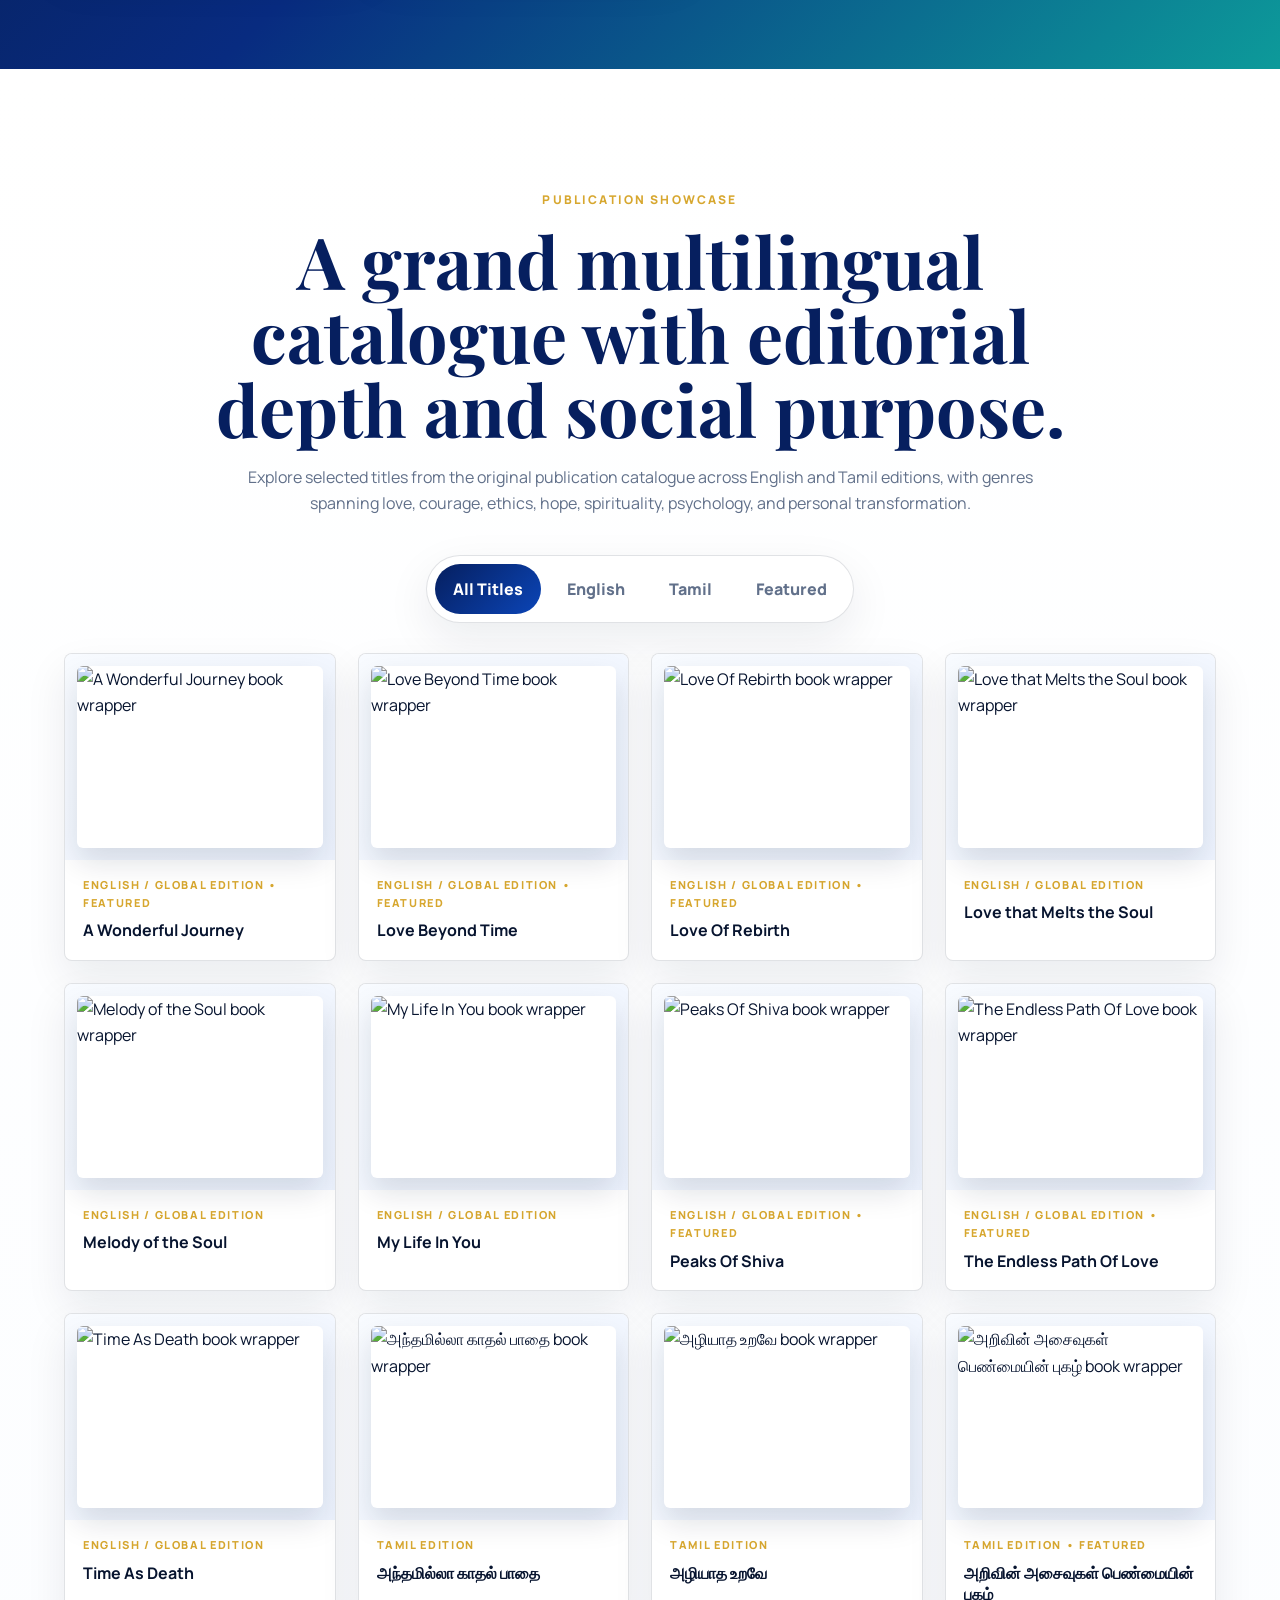
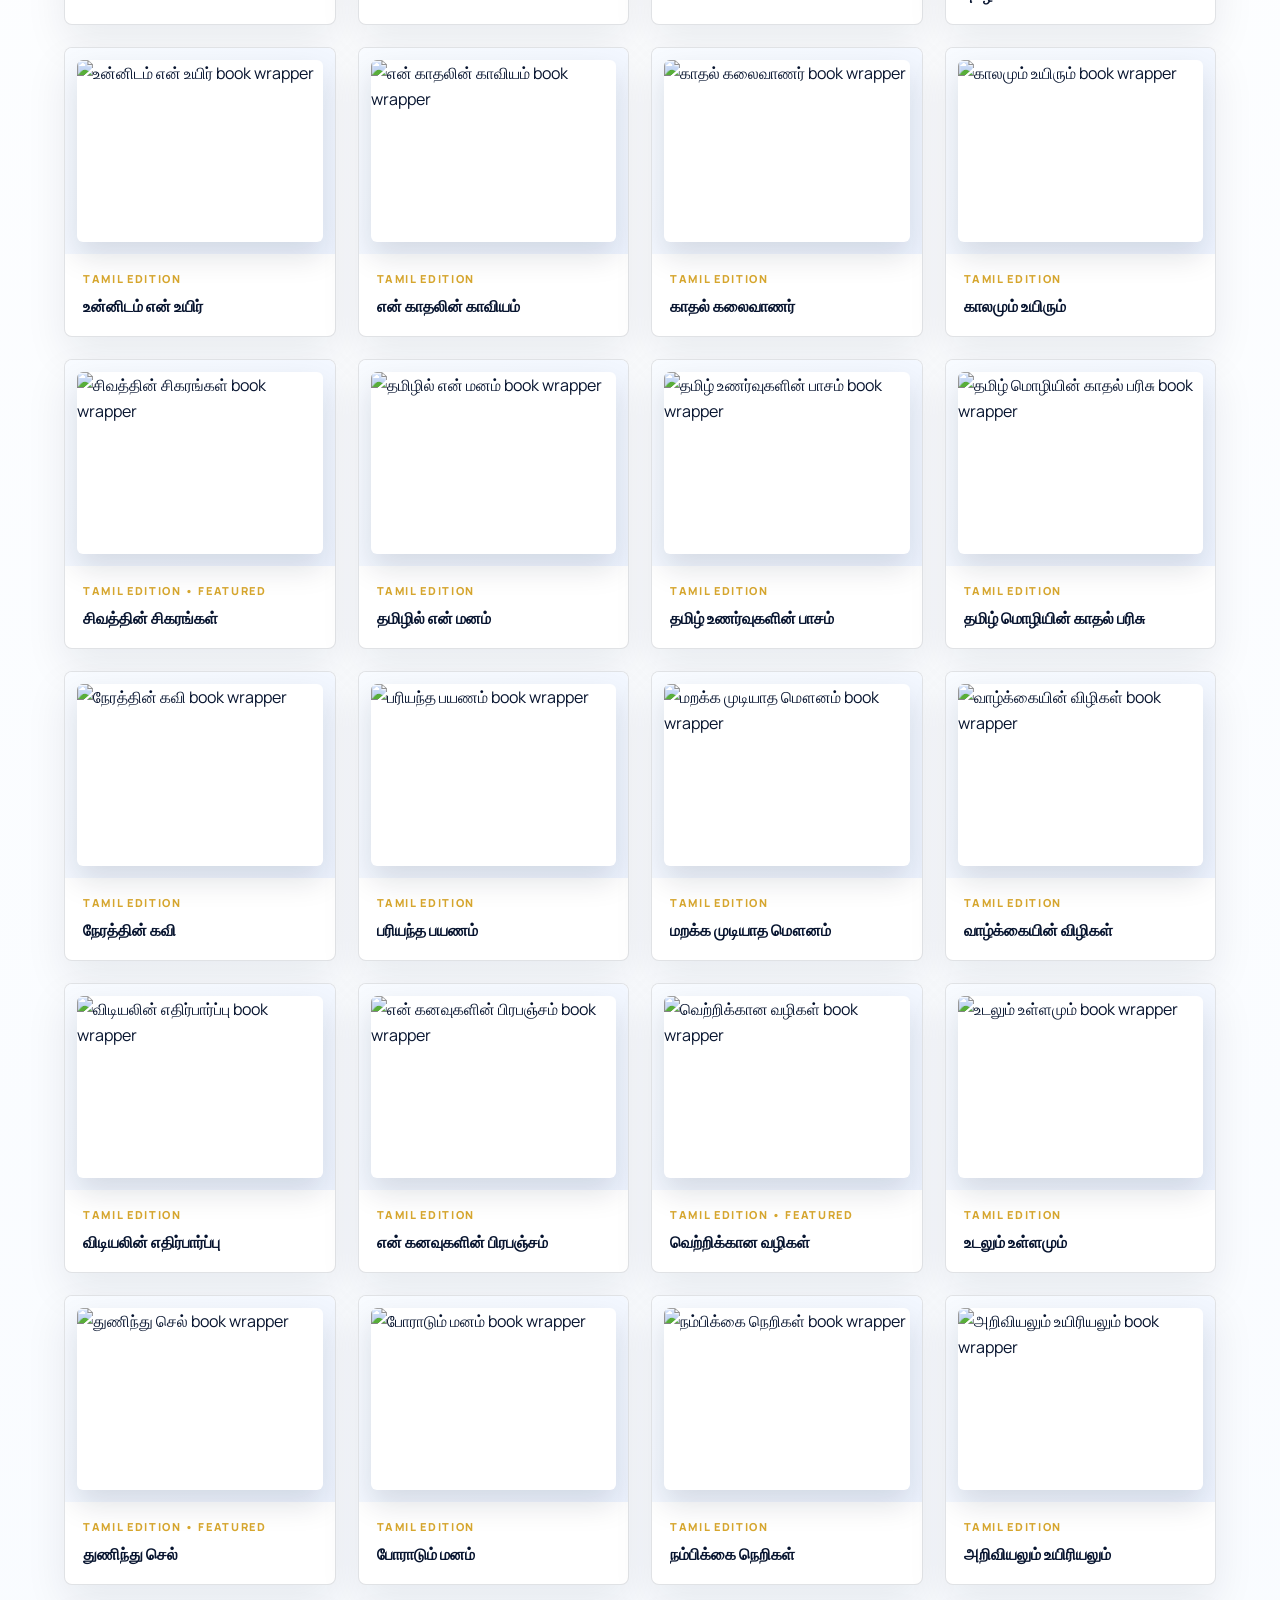
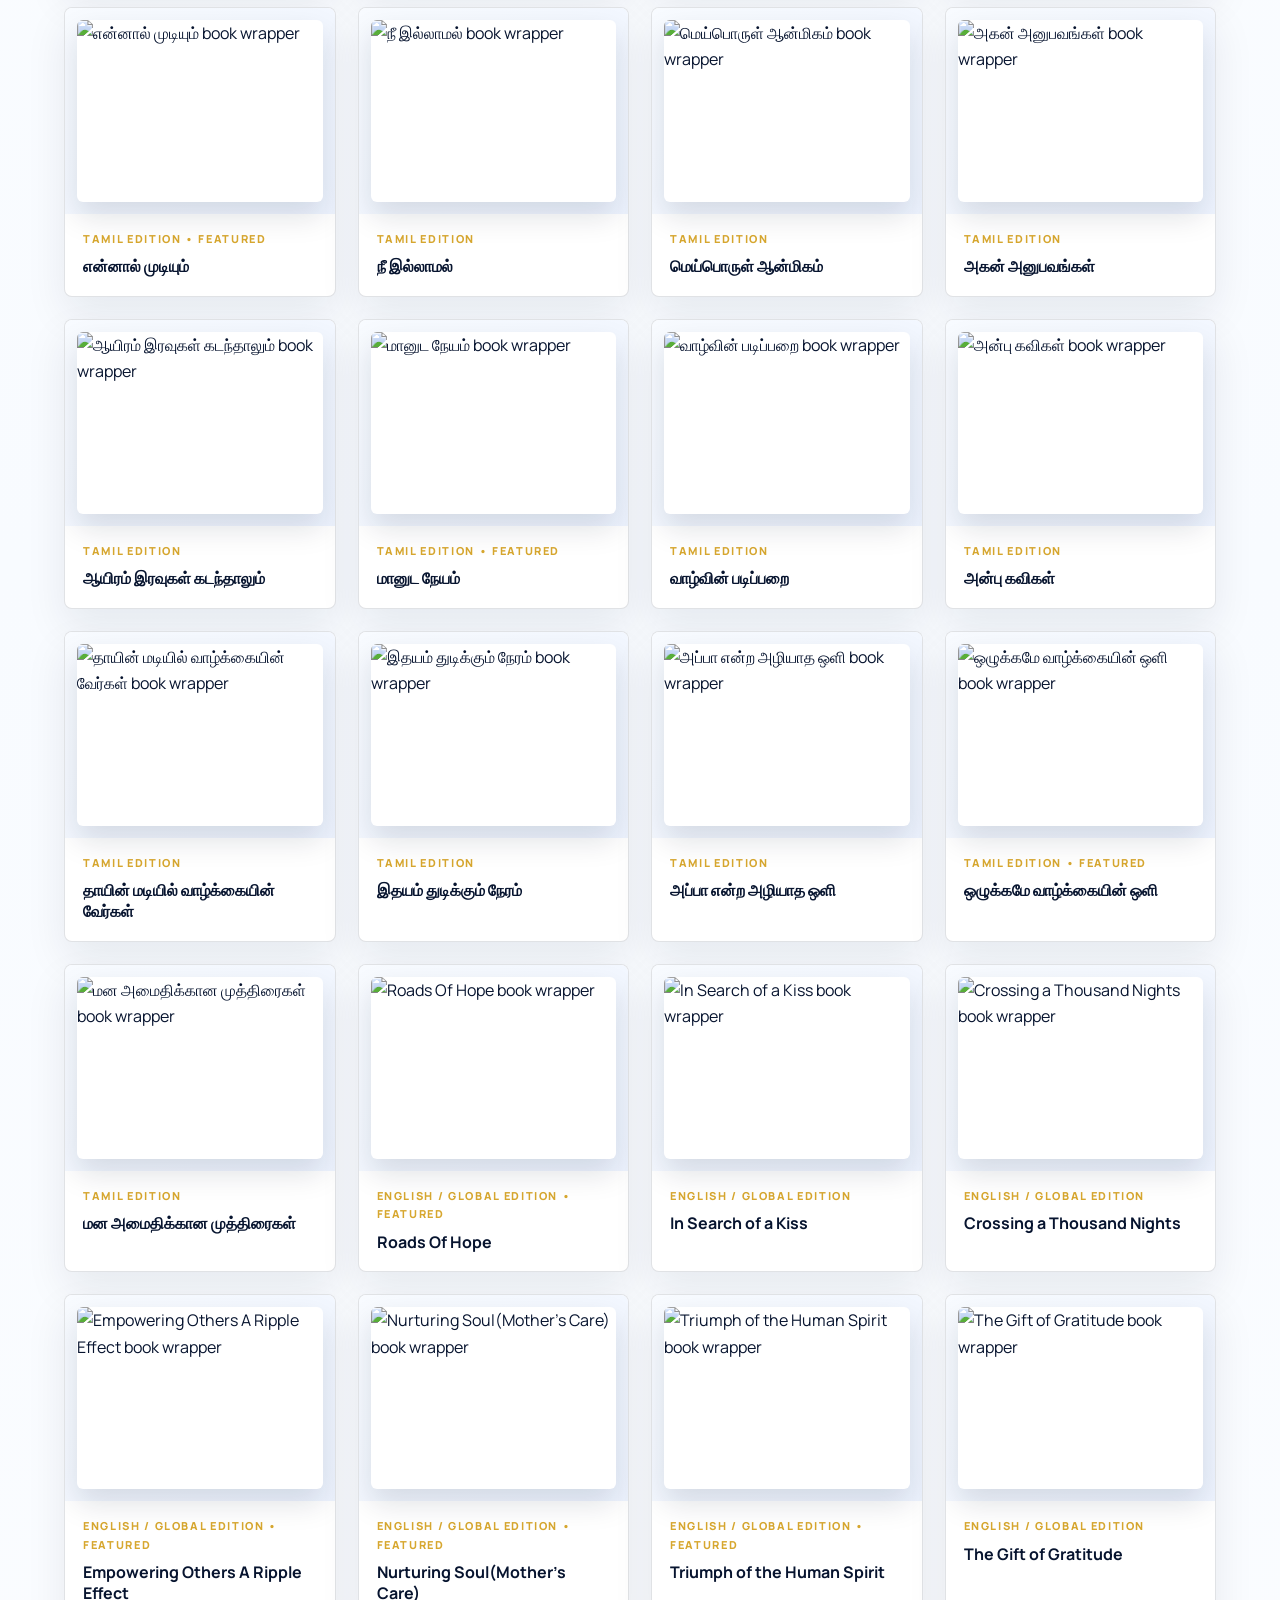
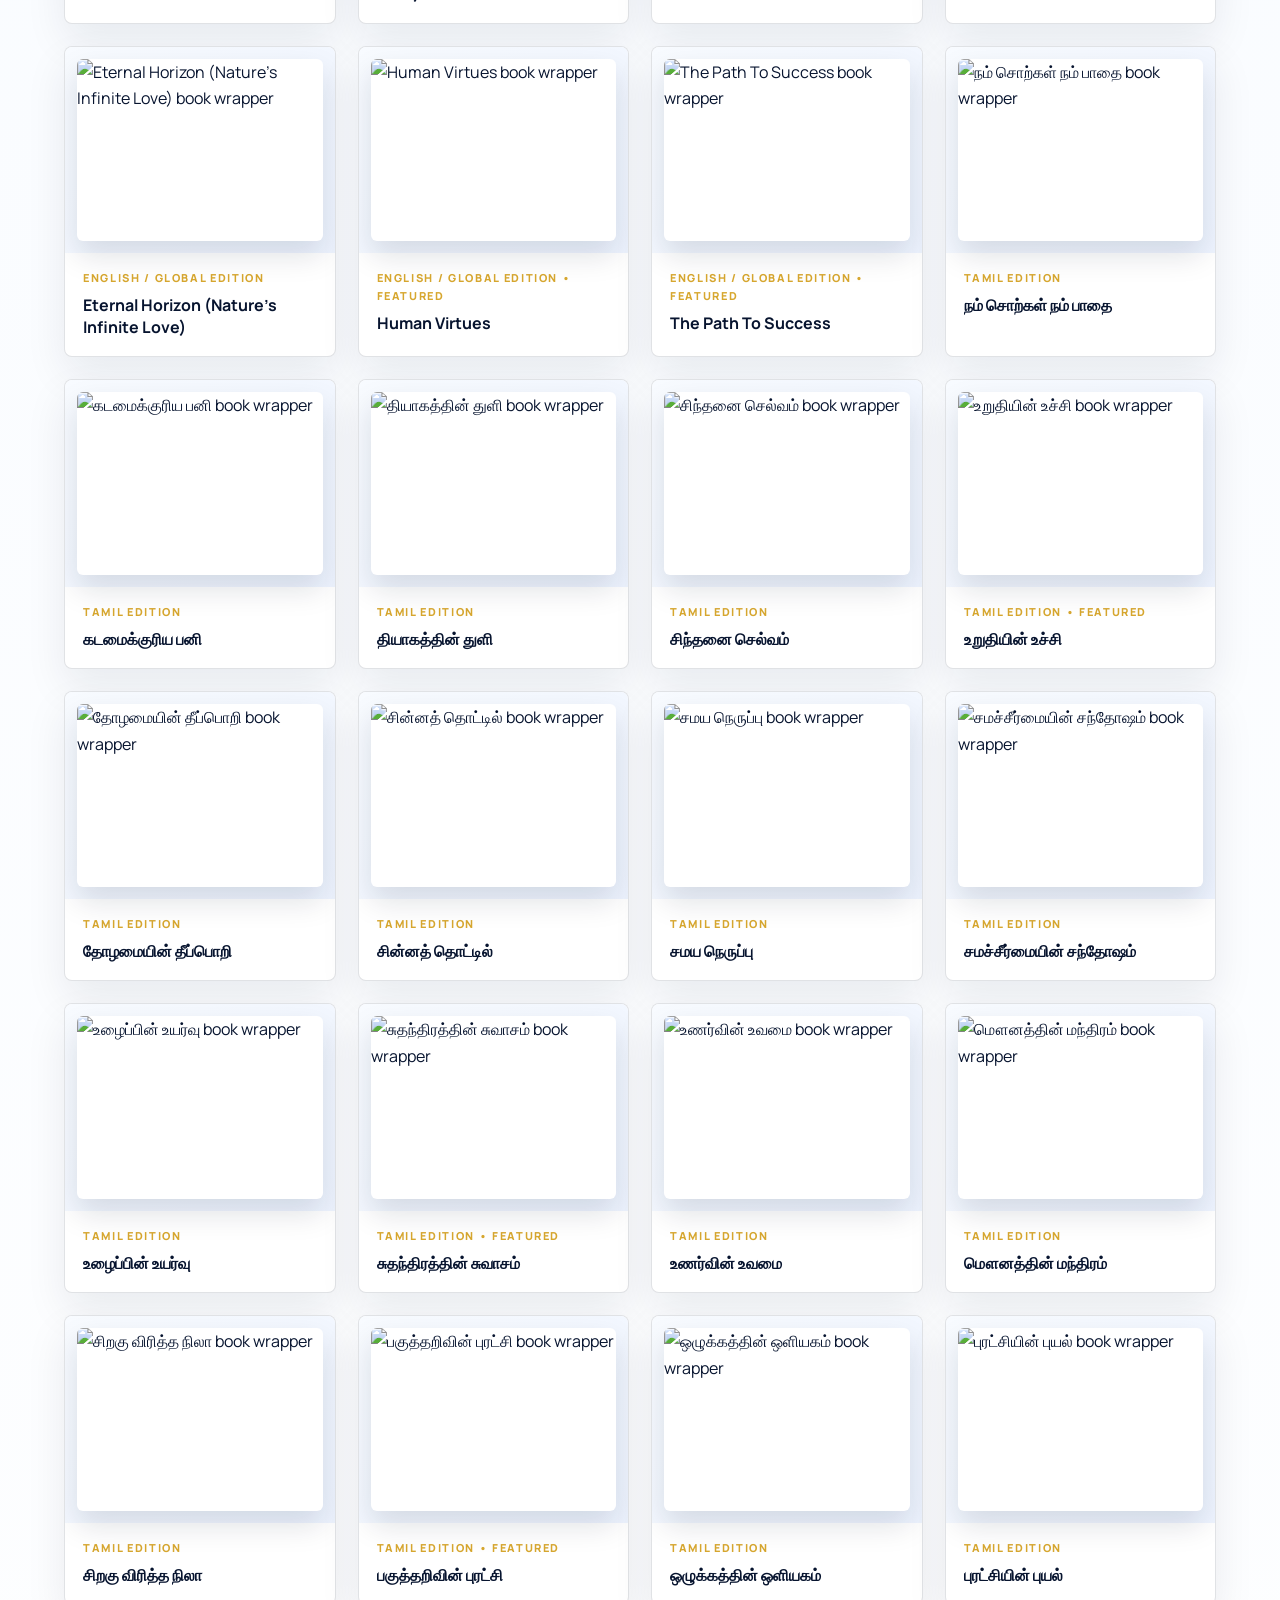
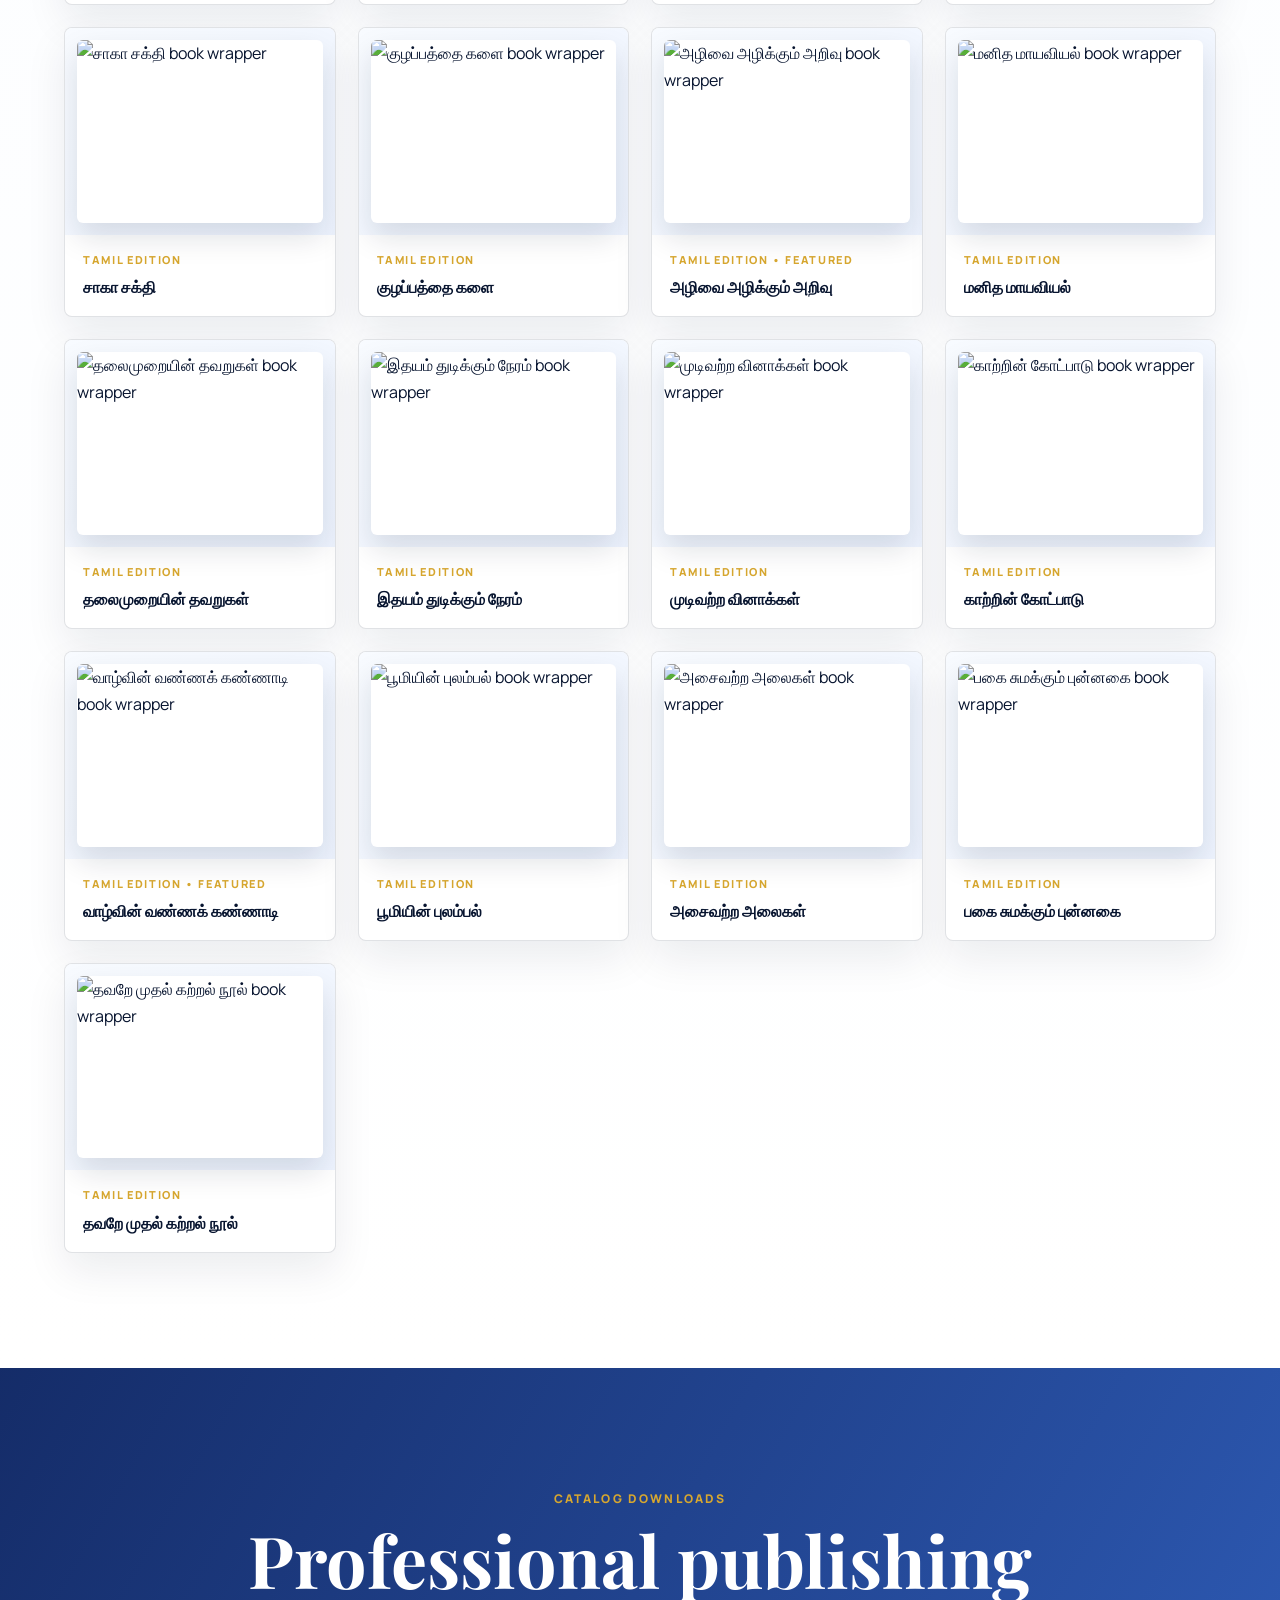
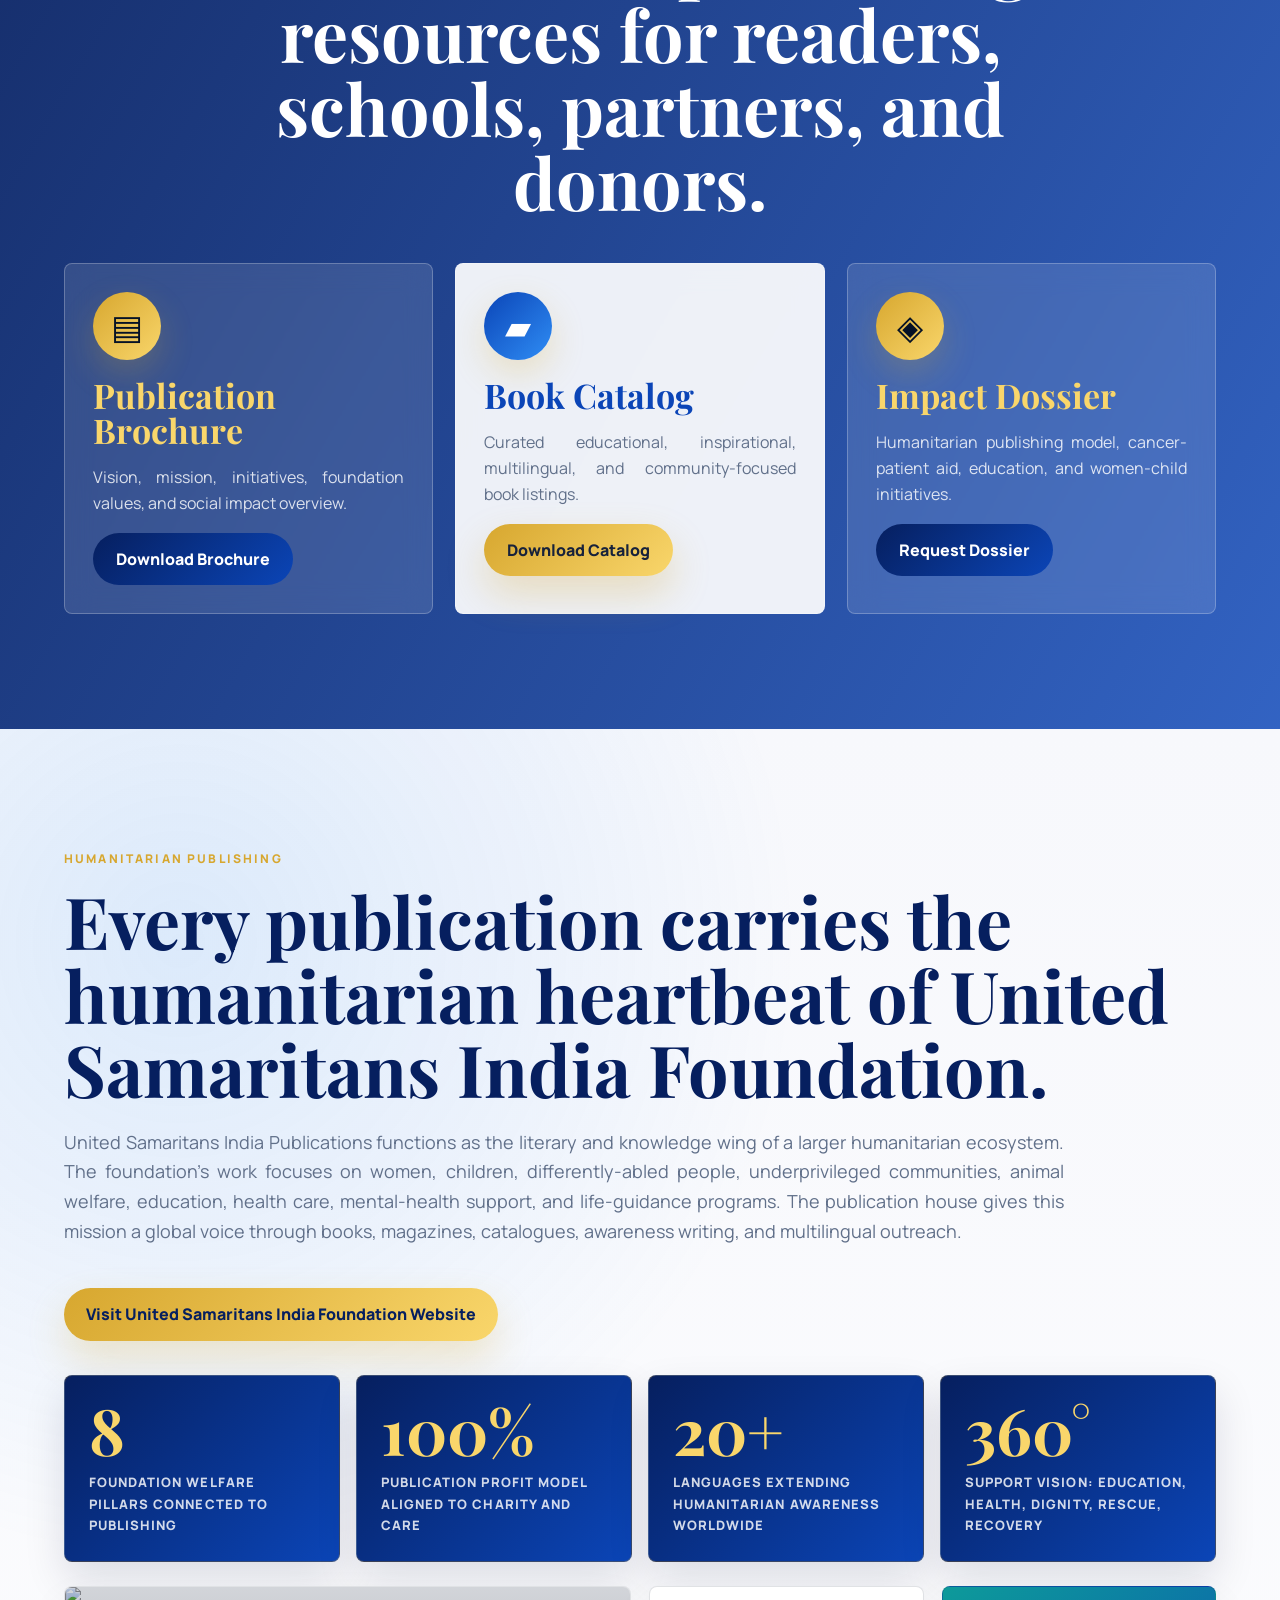
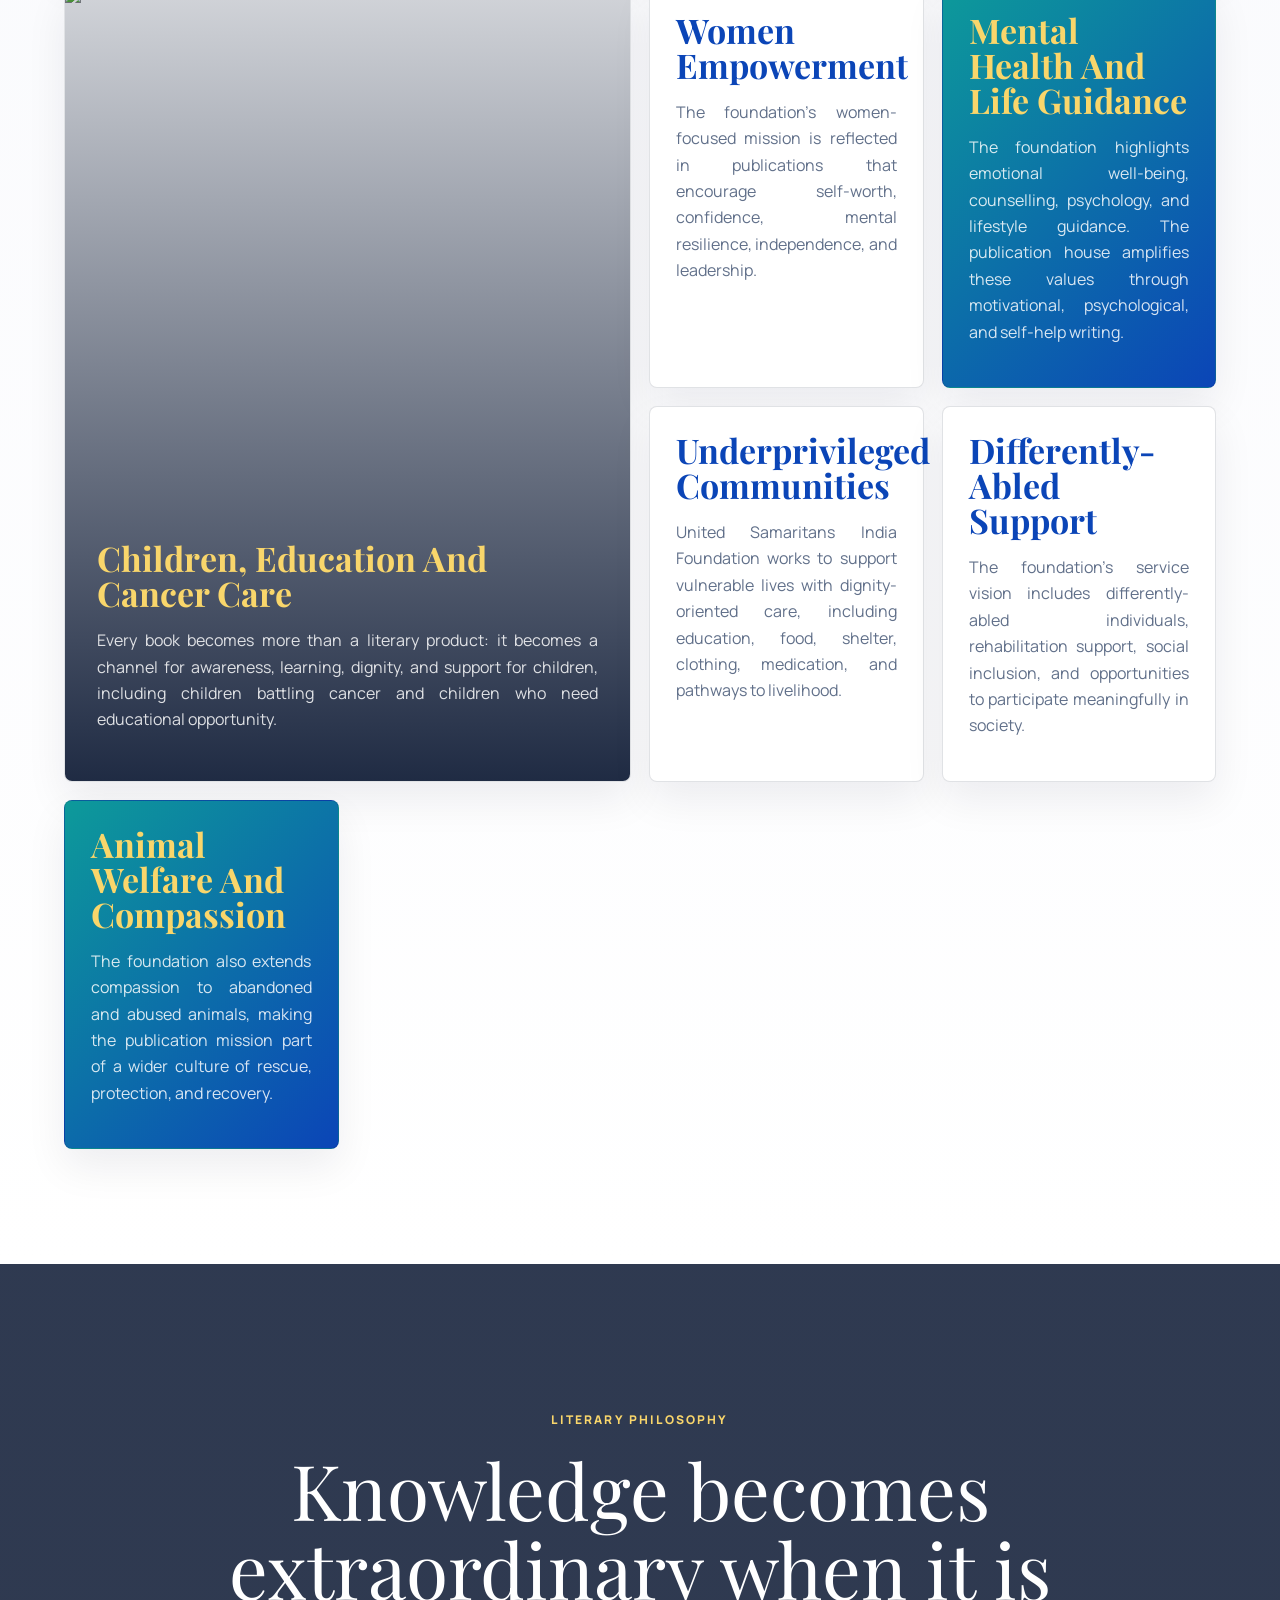
==== commit 1e2cde68: "Add files via upload" ====
--- a/index.html
+++ b/index.html
@@ -52,7 +52,7 @@
       <a href="https://www.facebook.com/profile.php?id=61590558003296" target="_blank" rel="noreferrer" title="Facebook" aria-label="Facebook">f</a>
       <a href="https://x.com/unitedpublicatn" target="_blank" rel="noreferrer" title="Twitter X" aria-label="Twitter X">X</a>
       <a href="https://www.linkedin.com/company/125373990/admin/dashboard/" target="_blank" rel="noreferrer" title="LinkedIn" aria-label="LinkedIn">in</a>
-      <a href="https://www.instagram.com/united_samaritans_india/" target="_blank" rel="noreferrer" title="Instagram" aria-label="Instagram">◎</a>
+      <a href="https://www.instagram.com/unitedsamaritanspublications/" target="_blank" rel="noreferrer" title="Instagram" aria-label="Instagram">◎</a>
       <a href="https://unitedsamaritansindia.org/" target="_blank" rel="noreferrer" title="Website" aria-label="Website">⌂</a>
       <a href="https://www.flickr.com/people/united_samaritans_india/" target="_blank" rel="noreferrer" title="Flickr" aria-label="Flickr">●●</a>
       <a href="https://www.google.com/search?q=my+business&mat=CckXQG_fTiKzEksBTVDHnsAIP3RjoZC_RI872MiKk-LFkabf9zh2u4B-rfvpwoWXIR8Bc1ewU_qRh7aaT-ZJNuBci4OIhM_riG7pAEnveAu3pRK4tsY&hl=en&authuser=0" target="_blank" rel="noreferrer" title="Google Business" aria-label="Google Business">G</a>
@@ -98,7 +98,41 @@
           </div>
         </div>
         <a href="#recognitions">Records</a>
+        <div class="nav-dropdown gallery-nav">
+          <button type="button">Gallery</button>
+          <div class="mega-menu gallery-menu">
+            <a href="#gallery-photos">
+              <strong>Photos</strong>
+              <span>Official United Samaritans India Publications gallery</span>
+            </a>
+            <a href="#gallery-videos">
+              <strong>Videos</strong>
+              <span>Video highlights and publication moments</span>
+            </a>
+          </div>
+        </div>
+        <div class="nav-dropdown media-nav">
+          <button type="button">Media</button>
+          <div class="mega-menu media-menu">
+            <a href="#press">
+              <strong>Press</strong>
+              <span>Media coverage, press banners, and public highlights</span>
+            </a>
+            <a href="#blogs">
+              <strong>Blog</strong>
+              <span>Editorial updates and thought leadership</span>
+            </a>
+          </div>
+        </div>
         <a href="#contact">Contact</a>
+        <form class="site-search" id="siteSearch" role="search" aria-label="Search this page">
+          <label class="sr-only" for="siteSearchInput">Search this website</label>
+          <input id="siteSearchInput" type="search" placeholder="Search" autocomplete="off">
+          <button type="submit" aria-label="Search">
+            <span aria-hidden="true">Go</span>
+          </button>
+        </form>
+        <span class="search-message" id="searchMessage" role="status" aria-live="polite"></span>
         <a class="nav-cta" href="assets/Book_catalogue_United_Samaritans_India_Publications.pdf" download>Download Catalog</a>
       </nav>
     </div>
@@ -421,6 +455,47 @@
       </div>
     </section>
 
+    <section class="section gallery-section" id="gallery-photos">
+      <div class="section-kicker centered reveal">
+        <span class="eyebrow">Gallery</span>
+        <h2>Photos</h2>
+        <p>Official United Samaritans India Publications gallery.</p>
+      </div>
+      <div class="photo-grid" id="photoGallery" aria-label="United Samaritans India Publications photo gallery"></div>
+    </section>
+
+    <section class="section video-section" id="gallery-videos">
+      <div class="section-kicker centered reveal">
+        <span class="eyebrow">Gallery</span>
+        <h2>Videos</h2>
+        <p>Video highlights and publication moments.</p>
+      </div>
+      <div class="video-grid" id="videoGallery" aria-label="United Samaritans India Publications video gallery"></div>
+    </section>
+
+    <section class="section press-section" id="press">
+      <div class="section-kicker centered reveal">
+        <span class="eyebrow">Media</span>
+        <h2>Press</h2>
+        <p>Official press and media highlights from United Samaritans India.</p>
+      </div>
+      <div class="press-grid" id="pressGallery" aria-label="United Samaritans India press gallery"></div>
+    </section>
+
+    <section class="section blogs-section" id="blogs">
+      <div class="section-kicker centered reveal">
+        <span class="eyebrow">Media</span>
+        <h2>Blogs &amp; Media Coverage</h2>
+        <p>Explore published articles, media features, and blog coverage about Dr. Sheeba Lourdhes, United Samaritans India, and our social initiatives.</p>
+      </div>
+      <div class="blogs-tools reveal">
+        <label class="sr-only" for="blogSearchInput">Search blog titles</label>
+        <input id="blogSearchInput" type="search" placeholder="Search blog titles" autocomplete="off">
+        <span id="blogResultCount" aria-live="polite"></span>
+      </div>
+      <div class="blog-grid" id="blogGrid" aria-label="Blogs and media coverage"></div>
+    </section>
+
     <section class="section contact-section" id="contact">
       <div class="contact-copy reveal">
         <span class="eyebrow">Contact The Publication House</span>
@@ -432,7 +507,8 @@
           <p>Plot no 26, Shri Sheeba Illam, Kannabiran Koil Street, Pallikaranai, Chennai, Tamil Nadu, India - 600100</p>
         </div>
       </div>
-      <form class="contact-form reveal" id="contactForm">
+      <form class="contact-form reveal" id="contactForm" name="contact" method="POST" data-netlify="true" action="success.html">
+        <input type="hidden" name="form-name" value="contact">
         <div class="form-row">
           <label>
             Full Name
@@ -472,7 +548,6 @@
           <textarea name="message" placeholder="Tell us how we can help" rows="5" required></textarea>
         </label>
         <button class="btn btn-gold" type="submit">Send Enquiry</button>
-        <p class="form-status" id="formStatus" role="status"></p>
       </form>
     </section>
   </main>
@@ -530,7 +605,34 @@
     </div>
   </footer>
 
+  <div class="whatsapp-widget" id="whatsappWidget">
+    <button class="whatsapp-float" id="whatsappOpen" type="button" aria-expanded="false" aria-controls="whatsappPopup">
+      <span class="whatsapp-icon" aria-hidden="true">WA</span>
+      <span>CHAT WITH US</span>
+    </button>
+
+    <section class="whatsapp-popup" id="whatsappPopup" aria-label="WhatsApp chat" aria-hidden="true">
+      <div class="whatsapp-popup-header">
+        <div>
+          <span>United Samaritans India</span>
+          <h2>Chat with Us</h2>
+        </div>
+        <button class="whatsapp-close" id="whatsappClose" type="button" aria-label="Close chat">x</button>
+      </div>
+      <div class="whatsapp-popup-body">
+        <p class="whatsapp-greeting">Hello! How can we help you today?</p>
+        <p class="whatsapp-response-time">Estimated response time: within a few minutes</p>
+        <p class="whatsapp-status" id="whatsappStatus" aria-live="polite"></p>
+        <label class="sr-only" for="whatsappMessage">Type your message</label>
+        <textarea id="whatsappMessage" rows="4" placeholder="Type your message here"></textarea>
+        <button class="whatsapp-send" id="whatsappSend" type="button">Send via WhatsApp</button>
+      </div>
+    </section>
+  </div>
+
+  <script src="gallery.js"></script>
+  <script src="media.js"></script>
+  <script src="whatsapp-widget.js"></script>
   <script src="script.js"></script>
 </body>
 </html>
-<!-- Test Auto Deploy -->
--- a/style.css
+++ b/style.css
@@ -22,6 +22,8 @@
 
 html {
   scroll-behavior: smooth;
+  max-width: 100%;
+  overflow-x: hidden;
 }
 
 body {
@@ -30,6 +32,8 @@
   font-family: "Manrope", system-ui, sans-serif;
   line-height: 1.65;
   margin: 0;
+  max-width: 100%;
+  overflow-x: hidden;
 }
 
 p {
@@ -138,9 +142,11 @@
   backdrop-filter: blur(18px);
   border-bottom: 1px solid rgba(255, 255, 255, 0.5);
   display: flex;
+  gap: clamp(12px, 1.6vw, 28px);
   justify-content: space-between;
   left: 0;
-  padding: 14px clamp(18px, 4.5vw, 72px);
+  max-width: 100vw;
+  padding: 12px clamp(16px, 2.8vw, 54px);
   position: sticky;
   right: 0;
   top: 0;
@@ -158,8 +164,9 @@
 .brand {
   align-items: center;
   display: inline-flex;
-  gap: 16px;
-  min-width: 420px;
+  flex: 0 1 430px;
+  gap: 12px;
+  min-width: 0;
 }
 
 .brand-seal {
@@ -170,10 +177,10 @@
   box-shadow: 0 18px 42px rgba(7, 20, 47, 0.22);
   display: grid;
   flex: 0 0 auto;
-  height: 96px;
+  height: 82px;
   overflow: hidden;
   place-items: center;
-  width: 96px;
+  width: 82px;
 }
 
 .brand-seal img {
@@ -202,20 +209,20 @@
 .brand-text strong {
   color: var(--royal);
   font-family: "Manrope", system-ui, sans-serif;
-  font-size: clamp(24px, 2.45vw, 39px);
+  font-size: clamp(18px, 1.45vw, 28px);
   font-weight: 900;
   letter-spacing: 0.02em;
   line-height: 1.05;
-  max-width: 620px;
+  max-width: 390px;
   text-shadow: 0 2px 0 rgba(215, 167, 47, 0.24);
   text-transform: uppercase;
 }
 
 .brand-text small {
   color: #0d9a9a;
-  font-size: 14px;
-  font-weight: 900;
-  letter-spacing: 0.24em;
+  font-size: 11px;
+  font-weight: 900;
+  letter-spacing: 0.18em;
   margin-top: 6px;
   text-transform: uppercase;
 }
@@ -225,15 +232,18 @@
   display: grid;
   gap: 5px;
   justify-items: end;
+  min-width: 0;
 }
 
 .header-email {
   color: var(--royal);
-  font-size: 12px;
-  font-weight: 900;
-  letter-spacing: 0.12em;
+  font-size: 11px;
+  font-weight: 900;
+  letter-spacing: 0.08em;
+  max-width: 100%;
   text-transform: uppercase;
   transition: color 0.22s ease;
+  white-space: nowrap;
 }
 
 .header-email:hover {
@@ -243,7 +253,10 @@
 .nav-shell {
   align-items: center;
   display: flex;
-  gap: 6px;
+  flex-wrap: nowrap;
+  gap: 3px;
+  max-width: 100%;
+  min-width: 0;
 }
 
 .nav-shell > a,
@@ -253,10 +266,12 @@
   border-radius: 999px;
   color: #263652;
   cursor: pointer;
-  font-size: 14px;
-  font-weight: 900;
-  padding: 11px 14px;
+  font-size: 12px;
+  font-weight: 900;
+  line-height: 1;
+  padding: 10px 9px;
   transition: background 0.25s ease, color 0.25s ease, transform 0.25s ease;
+  white-space: nowrap;
 }
 
 .nav-shell > a:hover,
@@ -270,6 +285,312 @@
   background: linear-gradient(135deg, var(--royal), var(--sky)) !important;
   color: var(--white) !important;
   box-shadow: 0 12px 26px rgba(11, 69, 183, 0.22);
+  padding-inline: 12px !important;
+}
+
+.site-search {
+  align-items: center;
+  background: var(--white);
+  border: 1px solid rgba(11, 69, 183, 0.16);
+  border-radius: 999px;
+  box-shadow: 0 10px 24px rgba(7, 20, 47, 0.06);
+  display: flex;
+  gap: 4px;
+  min-width: 142px;
+  padding: 4px;
+}
+
+.site-search input {
+  background: transparent;
+  border: 0;
+  color: var(--ink);
+  font-size: 13px;
+  font-weight: 800;
+  min-height: 34px;
+  padding: 7px 6px 7px 10px;
+  width: 92px;
+}
+
+.site-search input:focus {
+  box-shadow: none;
+}
+
+.site-search button {
+  align-items: center;
+  background: linear-gradient(135deg, var(--royal), var(--sky));
+  border: 0;
+  border-radius: 999px;
+  color: var(--white);
+  cursor: pointer;
+  display: inline-flex;
+  flex: 0 0 auto;
+  font-size: 17px;
+  font-weight: 900;
+  height: 34px;
+  justify-content: center;
+  line-height: 1;
+  width: 34px;
+}
+
+.search-message {
+  color: var(--royal);
+  font-size: 12px;
+  font-weight: 900;
+  min-height: 16px;
+  white-space: nowrap;
+}
+
+.search-match {
+  background: rgba(249, 214, 107, 0.42);
+  border-radius: 4px;
+  box-decoration-break: clone;
+  -webkit-box-decoration-break: clone;
+  color: inherit;
+  padding: 0 2px;
+  scroll-margin-top: 130px;
+}
+
+.search-match-current {
+  animation: searchPulse 1.2s ease;
+  background: linear-gradient(135deg, var(--sun), var(--gold));
+  box-shadow: 0 0 0 4px rgba(249, 214, 107, 0.32), 0 8px 20px rgba(7, 20, 47, 0.14);
+  color: #07142f;
+}
+
+@keyframes searchPulse {
+  0% { box-shadow: 0 0 0 8px rgba(249, 214, 107, 0.38), 0 8px 20px rgba(7, 20, 47, 0.14); }
+  100% { box-shadow: 0 0 0 4px rgba(249, 214, 107, 0.32), 0 8px 20px rgba(7, 20, 47, 0.14); }
+}
+
+.sr-only {
+  height: 1px;
+  left: -9999px;
+  overflow: hidden;
+  position: absolute;
+  top: auto;
+  width: 1px;
+}
+
+.whatsapp-widget {
+  bottom: 24px;
+  opacity: 0;
+  pointer-events: none;
+  position: fixed;
+  right: 24px;
+  transform: translateY(14px);
+  transition: opacity 0.35s ease, transform 0.35s ease;
+  z-index: 1200;
+}
+
+.whatsapp-widget.is-visible {
+  opacity: 1;
+  pointer-events: auto;
+  transform: translateY(0);
+}
+
+.whatsapp-float {
+  align-items: center;
+  background: linear-gradient(135deg, #25d366, #128c4a);
+  border: 0;
+  border-radius: 999px;
+  box-shadow: 0 18px 40px rgba(18, 140, 74, 0.32);
+  color: var(--white);
+  cursor: pointer;
+  display: inline-flex;
+  font-size: 14px;
+  font-weight: 900;
+  gap: 10px;
+  letter-spacing: 0.02em;
+  min-height: 58px;
+  padding: 12px 20px 12px 12px;
+  transition: box-shadow 0.25s ease, transform 0.25s ease;
+}
+
+.whatsapp-widget.is-pulsing .whatsapp-float {
+  animation: whatsappPulse 1.8s ease;
+}
+
+.whatsapp-float:hover,
+.whatsapp-float:focus-visible {
+  box-shadow: 0 22px 48px rgba(18, 140, 74, 0.42);
+  transform: translateY(-3px);
+}
+
+.whatsapp-icon {
+  align-items: center;
+  background: rgba(255, 255, 255, 0.2);
+  border: 1px solid rgba(255, 255, 255, 0.35);
+  border-radius: 50%;
+  display: inline-flex;
+  font-size: 12px;
+  height: 36px;
+  justify-content: center;
+  width: 36px;
+}
+
+.whatsapp-popup {
+  background: var(--white);
+  border: 1px solid rgba(18, 140, 74, 0.14);
+  border-radius: 18px;
+  bottom: 78px;
+  box-shadow: 0 24px 70px rgba(7, 20, 47, 0.24);
+  opacity: 0;
+  overflow: hidden;
+  pointer-events: none;
+  position: absolute;
+  right: 0;
+  transform: translateY(12px) scale(0.96);
+  transform-origin: bottom right;
+  transition: opacity 0.25s ease, transform 0.25s ease;
+  width: min(340px, calc(100vw - 32px));
+}
+
+.whatsapp-widget.is-open .whatsapp-popup {
+  opacity: 1;
+  pointer-events: auto;
+  transform: translateY(0) scale(1);
+}
+
+.whatsapp-popup-header {
+  align-items: center;
+  background: linear-gradient(135deg, #075e54, #128c4a);
+  color: var(--white);
+  display: flex;
+  justify-content: space-between;
+  gap: 14px;
+  padding: 17px 18px;
+}
+
+.whatsapp-popup-header span {
+  color: rgba(255, 255, 255, 0.78);
+  display: block;
+  font-size: 11px;
+  font-weight: 900;
+  letter-spacing: 0.08em;
+  line-height: 1.2;
+  margin-bottom: 4px;
+  text-transform: uppercase;
+}
+
+.whatsapp-popup-header h2 {
+  font-family: "Manrope", system-ui, sans-serif;
+  font-size: 17px;
+  line-height: 1.2;
+  margin: 0;
+}
+
+.whatsapp-close {
+  align-items: center;
+  background: rgba(255, 255, 255, 0.16);
+  border: 1px solid rgba(255, 255, 255, 0.26);
+  border-radius: 50%;
+  color: var(--white);
+  cursor: pointer;
+  display: inline-flex;
+  font-size: 16px;
+  font-weight: 900;
+  height: 32px;
+  justify-content: center;
+  line-height: 1;
+  width: 32px;
+}
+
+.whatsapp-popup-body {
+  display: grid;
+  gap: 12px;
+  padding: 18px;
+}
+
+.whatsapp-greeting {
+  color: var(--ink);
+  font-size: 14px;
+  font-weight: 800;
+  margin: 0;
+  text-align: left;
+}
+
+.whatsapp-response-time {
+  align-items: center;
+  background: rgba(37, 211, 102, 0.1);
+  border: 1px solid rgba(18, 140, 74, 0.12);
+  border-radius: 999px;
+  color: #128c4a;
+  display: inline-flex;
+  font-size: 12px;
+  font-weight: 900;
+  margin: 0;
+  padding: 8px 11px;
+  text-align: left;
+}
+
+.whatsapp-status {
+  background: rgba(7, 94, 84, 0.08);
+  border-left: 3px solid #25d366;
+  border-radius: 10px;
+  color: #075e54;
+  display: none;
+  font-size: 12px;
+  font-weight: 800;
+  line-height: 1.45;
+  margin: 0;
+  padding: 10px 12px;
+  text-align: left;
+}
+
+.whatsapp-status.is-visible {
+  display: block;
+}
+
+.whatsapp-popup textarea {
+  background: #f7fbf8;
+  border: 1px solid rgba(18, 140, 74, 0.18);
+  border-radius: 12px;
+  color: var(--ink);
+  min-height: 104px;
+  padding: 12px;
+  resize: vertical;
+  width: 100%;
+}
+
+.whatsapp-popup textarea:focus {
+  border-color: #25d366;
+  box-shadow: 0 0 0 4px rgba(37, 211, 102, 0.16);
+  outline: 0;
+}
+
+.whatsapp-send {
+  background: linear-gradient(135deg, #25d366, #128c4a);
+  border: 0;
+  border-radius: 999px;
+  color: var(--white);
+  cursor: pointer;
+  font-weight: 900;
+  min-height: 44px;
+  padding: 11px 18px;
+  transition: box-shadow 0.25s ease, transform 0.25s ease;
+}
+
+.whatsapp-send:hover,
+.whatsapp-send:focus-visible {
+  box-shadow: 0 14px 28px rgba(18, 140, 74, 0.28);
+  transform: translateY(-2px);
+}
+
+@keyframes whatsappPulse {
+  0% {
+    box-shadow: 0 18px 40px rgba(18, 140, 74, 0.32), 0 0 0 0 rgba(37, 211, 102, 0.34);
+    transform: translateY(0) scale(1);
+  }
+
+  45% {
+    box-shadow: 0 22px 48px rgba(18, 140, 74, 0.42), 0 0 0 14px rgba(37, 211, 102, 0);
+    transform: translateY(-2px) scale(1.02);
+  }
+
+  100% {
+    box-shadow: 0 18px 40px rgba(18, 140, 74, 0.32), 0 0 0 0 rgba(37, 211, 102, 0);
+    transform: translateY(0) scale(1);
+  }
 }
 
 .nav-dropdown {
@@ -588,6 +909,10 @@
   text-align: center;
 }
 
+.section-kicker.centered p {
+  text-align: center;
+}
+
 .section-kicker h2,
 .founder-details h2,
 .record-copy h2,
@@ -1306,6 +1631,329 @@
   margin-top: 18px;
 }
 
+.gallery-section {
+  background: linear-gradient(180deg, #ffffff, var(--paper));
+}
+
+.photo-grid {
+  display: grid;
+  gap: 16px;
+  grid-template-columns: repeat(4, minmax(0, 1fr));
+  margin-top: 34px;
+}
+
+.photo-item {
+  background: var(--white);
+  border: 1px solid var(--line);
+  border-radius: 8px;
+  box-shadow: 0 16px 34px rgba(7, 20, 47, 0.08);
+  display: grid;
+  overflow: hidden;
+  position: relative;
+  transition: box-shadow 0.24s ease, transform 0.24s ease;
+}
+
+.photo-item:hover {
+  box-shadow: 0 24px 54px rgba(7, 20, 47, 0.16);
+  transform: translateY(-5px);
+}
+
+.photo-item img {
+  aspect-ratio: 4 / 3;
+  height: 100%;
+  object-fit: cover;
+  transition: transform 0.34s ease;
+  width: 100%;
+}
+
+.photo-item:hover img {
+  transform: scale(1.05);
+}
+
+.photo-item span {
+  background: linear-gradient(180deg, rgba(7, 20, 47, 0), rgba(7, 20, 47, 0.78));
+  bottom: 0;
+  color: rgba(255, 255, 255, 0.46);
+  font-size: 12px;
+  font-weight: 900;
+  left: 0;
+  padding: 34px 12px 11px;
+  position: absolute;
+  right: 0;
+}
+
+.video-section {
+  background: var(--white);
+}
+
+.video-grid {
+  display: grid;
+  gap: 18px;
+  grid-template-columns: repeat(3, minmax(0, 1fr));
+  margin-top: 34px;
+}
+
+.video-card {
+  background: var(--white);
+  border: 1px solid var(--line);
+  border-radius: 8px;
+  box-shadow: 0 16px 34px rgba(7, 20, 47, 0.08);
+  color: var(--navy);
+  display: grid;
+  overflow: hidden;
+  position: relative;
+  transition: box-shadow 0.24s ease, transform 0.24s ease;
+}
+
+.video-card:hover {
+  box-shadow: 0 24px 54px rgba(7, 20, 47, 0.16);
+  transform: translateY(-5px);
+}
+
+.video-card img {
+  aspect-ratio: 16 / 9;
+  object-fit: cover;
+  width: 100%;
+}
+
+.video-card strong {
+  color: rgba(38, 54, 82, 0.42);
+  padding: 16px;
+}
+
+.press-section {
+  background: linear-gradient(180deg, var(--paper), #ffffff);
+}
+
+.press-grid {
+  display: grid;
+  gap: 22px;
+  grid-template-columns: repeat(3, minmax(0, 1fr));
+  margin-top: 34px;
+}
+
+.press-item {
+  background: var(--white);
+  border: 1px solid var(--line);
+  border-radius: 8px;
+  box-shadow: 0 16px 34px rgba(7, 20, 47, 0.08);
+  cursor: zoom-in;
+  display: grid;
+  overflow: hidden;
+  padding: 0;
+  position: relative;
+  transition: box-shadow 0.24s ease, transform 0.24s ease;
+}
+
+.press-item:hover,
+.press-item:focus-visible {
+  box-shadow: 0 24px 54px rgba(7, 20, 47, 0.16);
+  outline: 0;
+  transform: translateY(-5px);
+}
+
+.press-item img {
+  aspect-ratio: 4 / 3;
+  height: 100%;
+  object-fit: cover;
+  transition: transform 0.34s ease;
+  width: 100%;
+}
+
+.press-item:hover img,
+.press-item:focus-visible img {
+  transform: scale(1.04);
+}
+
+.blogs-section {
+  background: var(--white);
+}
+
+.blogs-tools {
+  align-items: center;
+  display: flex;
+  gap: 14px;
+  justify-content: space-between;
+  margin: 34px auto 0;
+  max-width: 980px;
+}
+
+.blogs-tools input {
+  background: var(--white);
+  border: 1px solid var(--line);
+  border-radius: 999px;
+  box-shadow: 0 14px 34px rgba(7, 20, 47, 0.08);
+  color: var(--ink);
+  flex: 1;
+  font-weight: 800;
+  min-height: 50px;
+  padding: 12px 20px;
+}
+
+.blogs-tools input:focus {
+  border-color: rgba(11, 69, 183, 0.42);
+  box-shadow: 0 0 0 4px rgba(11, 69, 183, 0.12);
+  outline: 0;
+}
+
+.blogs-tools span {
+  color: var(--muted);
+  flex: 0 0 auto;
+  font-size: 13px;
+  font-weight: 900;
+}
+
+.blog-grid {
+  display: grid;
+  gap: 22px;
+  grid-template-columns: repeat(3, minmax(0, 1fr));
+  margin-top: 28px;
+}
+
+.blog-card {
+  background: var(--white);
+  border: 1px solid var(--line);
+  border-radius: 8px;
+  box-shadow: 0 16px 34px rgba(7, 20, 47, 0.08);
+  color: var(--ink);
+  display: grid;
+  gap: 16px;
+  min-height: 210px;
+  padding: 22px;
+  transition: border-color 0.24s ease, box-shadow 0.24s ease, transform 0.24s ease;
+}
+
+.blog-card:hover,
+.blog-card:focus-visible {
+  border-color: rgba(215, 167, 47, 0.42);
+  box-shadow: 0 24px 54px rgba(7, 20, 47, 0.16);
+  outline: 0;
+  transform: translateY(-5px);
+}
+
+.blog-card h3 {
+  font-family: "Manrope", "Noto Sans Tamil", Latha, Vijaya, system-ui, sans-serif;
+  font-size: 17px;
+  line-height: 1.45;
+  margin: 0;
+}
+
+.blog-source {
+  align-self: start;
+  color: var(--royal);
+  font-size: 12px;
+  font-weight: 900;
+  letter-spacing: 0.06em;
+  text-transform: uppercase;
+}
+
+.blog-read-more {
+  align-self: end;
+  color: var(--gold);
+  font-size: 13px;
+  font-weight: 900;
+}
+
+.blog-empty {
+  background: rgba(11, 69, 183, 0.06);
+  border: 1px solid var(--line);
+  border-radius: 8px;
+  color: var(--muted);
+  font-weight: 900;
+  grid-column: 1 / -1;
+  padding: 26px;
+  text-align: center;
+}
+
+.press-lightbox {
+  align-items: center;
+  background: rgba(7, 20, 47, 0.84);
+  display: flex;
+  inset: 0;
+  justify-content: center;
+  opacity: 0;
+  padding: clamp(18px, 4vw, 54px);
+  pointer-events: none;
+  position: fixed;
+  transition: opacity 0.25s ease;
+  z-index: 1400;
+}
+
+.press-lightbox.is-open {
+  opacity: 1;
+  pointer-events: auto;
+}
+
+.press-lightbox-content {
+  display: grid;
+  gap: 14px;
+  justify-items: end;
+  max-height: 92vh;
+  max-width: min(1040px, 96vw);
+}
+
+.press-lightbox img {
+  background: var(--white);
+  border-radius: 8px;
+  box-shadow: 0 28px 80px rgba(0, 0, 0, 0.36);
+  max-height: 84vh;
+  max-width: 100%;
+  object-fit: contain;
+}
+
+.press-lightbox-close {
+  align-items: center;
+  background: var(--white);
+  border: 0;
+  border-radius: 999px;
+  color: var(--ink);
+  cursor: pointer;
+  display: inline-flex;
+  font-size: 20px;
+  font-weight: 900;
+  height: 42px;
+  justify-content: center;
+  width: 42px;
+}
+
+.video-play {
+  background: linear-gradient(135deg, var(--gold), var(--sun));
+  border-radius: 999px;
+  color: var(--navy);
+  font-size: 12px;
+  font-weight: 900;
+  left: 16px;
+  padding: 8px 13px;
+  position: absolute;
+  top: 16px;
+}
+
+.video-placeholder {
+  align-items: center;
+  background:
+    radial-gradient(circle at 18% 20%, rgba(249, 214, 107, 0.32), transparent 28%),
+    linear-gradient(135deg, var(--navy), var(--royal));
+  border-radius: 8px;
+  color: var(--white);
+  display: grid;
+  min-height: 260px;
+  overflow: hidden;
+  padding: clamp(28px, 6vw, 64px);
+}
+
+.video-placeholder strong {
+  color: var(--sun);
+  font-family: var(--display);
+  font-size: clamp(44px, 8vw, 96px);
+  line-height: 0.9;
+}
+
+.video-placeholder span {
+  color: rgba(255, 255, 255, 0.82);
+  font-size: clamp(16px, 2vw, 22px);
+  max-width: 680px;
+}
+
 .contact-section {
   background: linear-gradient(180deg, #ffffff, var(--paper));
   display: grid;
@@ -1523,19 +2171,84 @@
   transform: translateY(0);
 }
 
+.success-page {
+  background:
+    linear-gradient(135deg, rgba(6, 31, 95, 0.94), rgba(11, 69, 183, 0.86)),
+    url("https://images.unsplash.com/photo-1524995997946-a1c2e315a42f?auto=format&fit=crop&w=1800&q=85") center/cover;
+  min-height: 100vh;
+}
+
+.success-shell {
+  align-items: center;
+  display: grid;
+  min-height: 100vh;
+  padding: clamp(24px, 5vw, 72px);
+}
+
+.success-card {
+  background: rgba(255, 255, 255, 0.94);
+  border: 1px solid rgba(255, 255, 255, 0.54);
+  border-radius: 8px;
+  box-shadow: 0 34px 90px rgba(0, 0, 0, 0.24);
+  margin: auto;
+  max-width: 760px;
+  padding: clamp(28px, 5vw, 56px);
+  text-align: center;
+}
+
+.success-card img {
+  border-radius: 50%;
+  box-shadow: 0 18px 42px rgba(7, 20, 47, 0.2);
+  height: 118px;
+  margin: 0 auto 24px;
+  object-fit: cover;
+  width: 118px;
+}
+
+.success-card h1 {
+  color: var(--navy);
+  font-size: clamp(40px, 6vw, 76px);
+}
+
+.success-card p {
+  color: var(--muted);
+  font-size: 18px;
+  margin: 18px auto 28px;
+  max-width: 560px;
+  text-align: center;
+}
+
 @media (max-width: 1180px) {
   .brand {
-    min-width: 360px;
+    flex-basis: 340px;
   }
 
   .brand-seal {
-    height: 82px;
+    height: 72px;
+    width: 72px;
+  }
+
+  .brand-text strong {
+    font-size: 22px;
+    max-width: 300px;
+  }
+
+  .site-header {
+    padding-inline: 18px;
+  }
+
+  .nav-shell > a,
+  .nav-dropdown > button {
+    font-size: 11px;
+    padding-inline: 7px;
+  }
+
+  .site-search {
+    min-width: 132px;
+  }
+
+  .site-search input {
     width: 82px;
-  }
-
-  .brand-text strong {
-    font-size: 25px;
-    max-width: 460px;
   }
 }
 
@@ -1580,7 +2293,7 @@
   }
 }
 
-@media (max-width: 980px) {
+@media (max-width: 1120px) {
   .announcement {
     align-items: stretch;
     flex-direction: column;
@@ -1602,6 +2315,16 @@
 
   .menu-toggle {
     display: block;
+  }
+
+  .site-header {
+    align-items: center;
+    padding: 12px 18px;
+  }
+
+  .brand {
+    flex: 1 1 auto;
+    max-width: calc(100% - 70px);
   }
 
   .header-right {
@@ -1631,6 +2354,8 @@
     display: grid;
     left: 0;
     opacity: 0;
+    max-height: calc(100vh - 112px);
+    overflow-y: auto;
     padding: 18px;
     pointer-events: none;
     position: fixed;
@@ -1648,7 +2373,30 @@
 
   .nav-shell > a,
   .nav-dropdown > button {
+    border-radius: 8px;
+    font-size: 14px;
+    padding: 12px 14px;
     text-align: left;
+  }
+
+  .nav-cta {
+    justify-content: center;
+    text-align: center;
+  }
+
+  .site-search {
+    justify-self: stretch;
+    min-width: 0;
+    width: 100%;
+  }
+
+  .site-search input {
+    flex: 1;
+    width: 100%;
+  }
+
+  .search-message {
+    padding-inline: 6px;
   }
 
   .mega-menu {
@@ -1669,9 +2417,41 @@
   .book-grid {
     grid-template-columns: repeat(2, minmax(0, 1fr));
   }
+
+  .photo-grid {
+    grid-template-columns: repeat(3, minmax(0, 1fr));
+  }
+
+  .press-grid {
+    grid-template-columns: repeat(2, minmax(0, 1fr));
+  }
+
+  .blog-grid {
+    grid-template-columns: repeat(2, minmax(0, 1fr));
+  }
+
+  .video-grid {
+    grid-template-columns: repeat(2, minmax(0, 1fr));
+  }
 }
 
 @media (max-width: 620px) {
+  .whatsapp-widget {
+    bottom: 16px;
+    right: 16px;
+  }
+
+  .whatsapp-float {
+    font-size: 13px;
+    min-height: 54px;
+    padding-right: 16px;
+  }
+
+  .whatsapp-popup {
+    bottom: 72px;
+    max-width: calc(100vw - 32px);
+  }
+
   .site-header {
     padding-inline: 14px;
   }
@@ -1690,6 +2470,31 @@
     font-size: 16px;
     line-height: 1.08;
     max-width: 220px;
+  }
+
+  .photo-grid {
+    grid-template-columns: repeat(2, minmax(0, 1fr));
+  }
+
+  .press-grid {
+    grid-template-columns: 1fr;
+  }
+
+  .blogs-tools {
+    align-items: stretch;
+    flex-direction: column;
+  }
+
+  .blogs-tools span {
+    padding-inline: 6px;
+  }
+
+  .blog-grid {
+    grid-template-columns: 1fr;
+  }
+
+  .video-grid {
+    grid-template-columns: 1fr;
   }
 
   .brand-text small {
